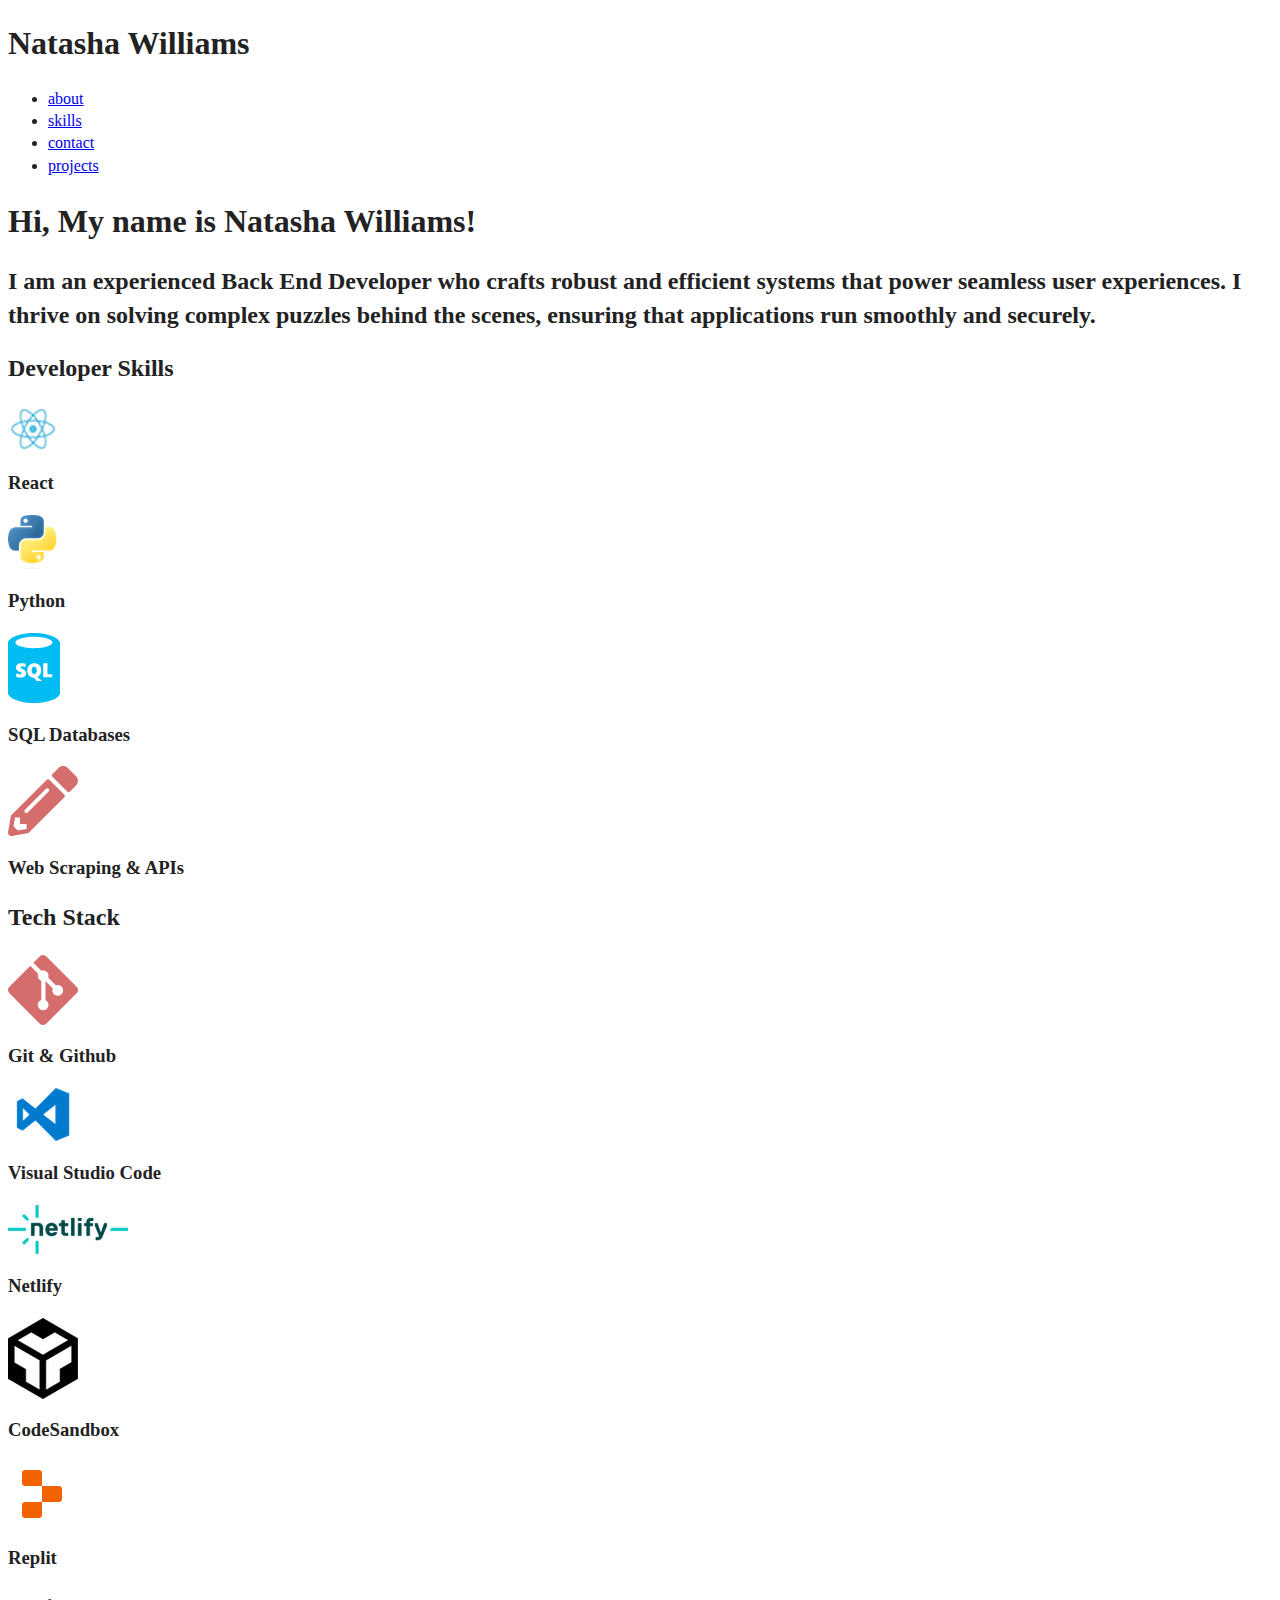
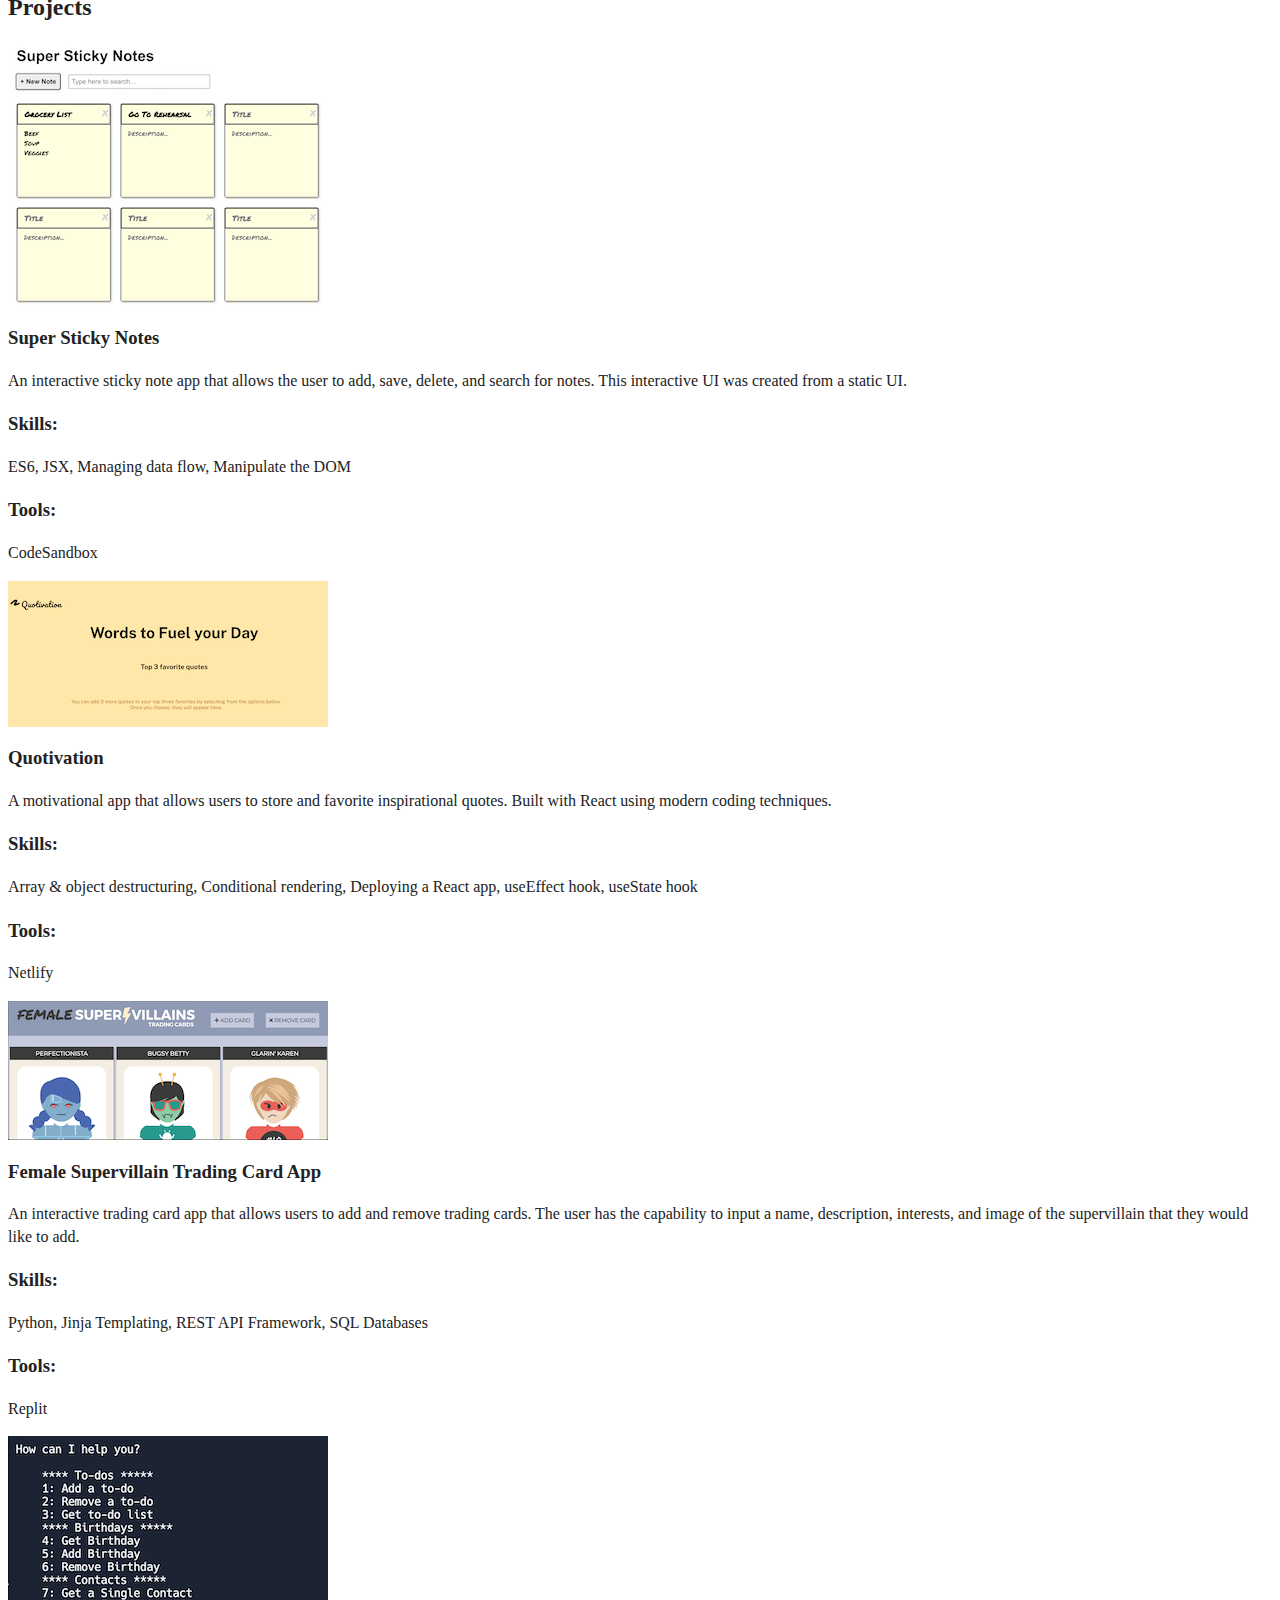
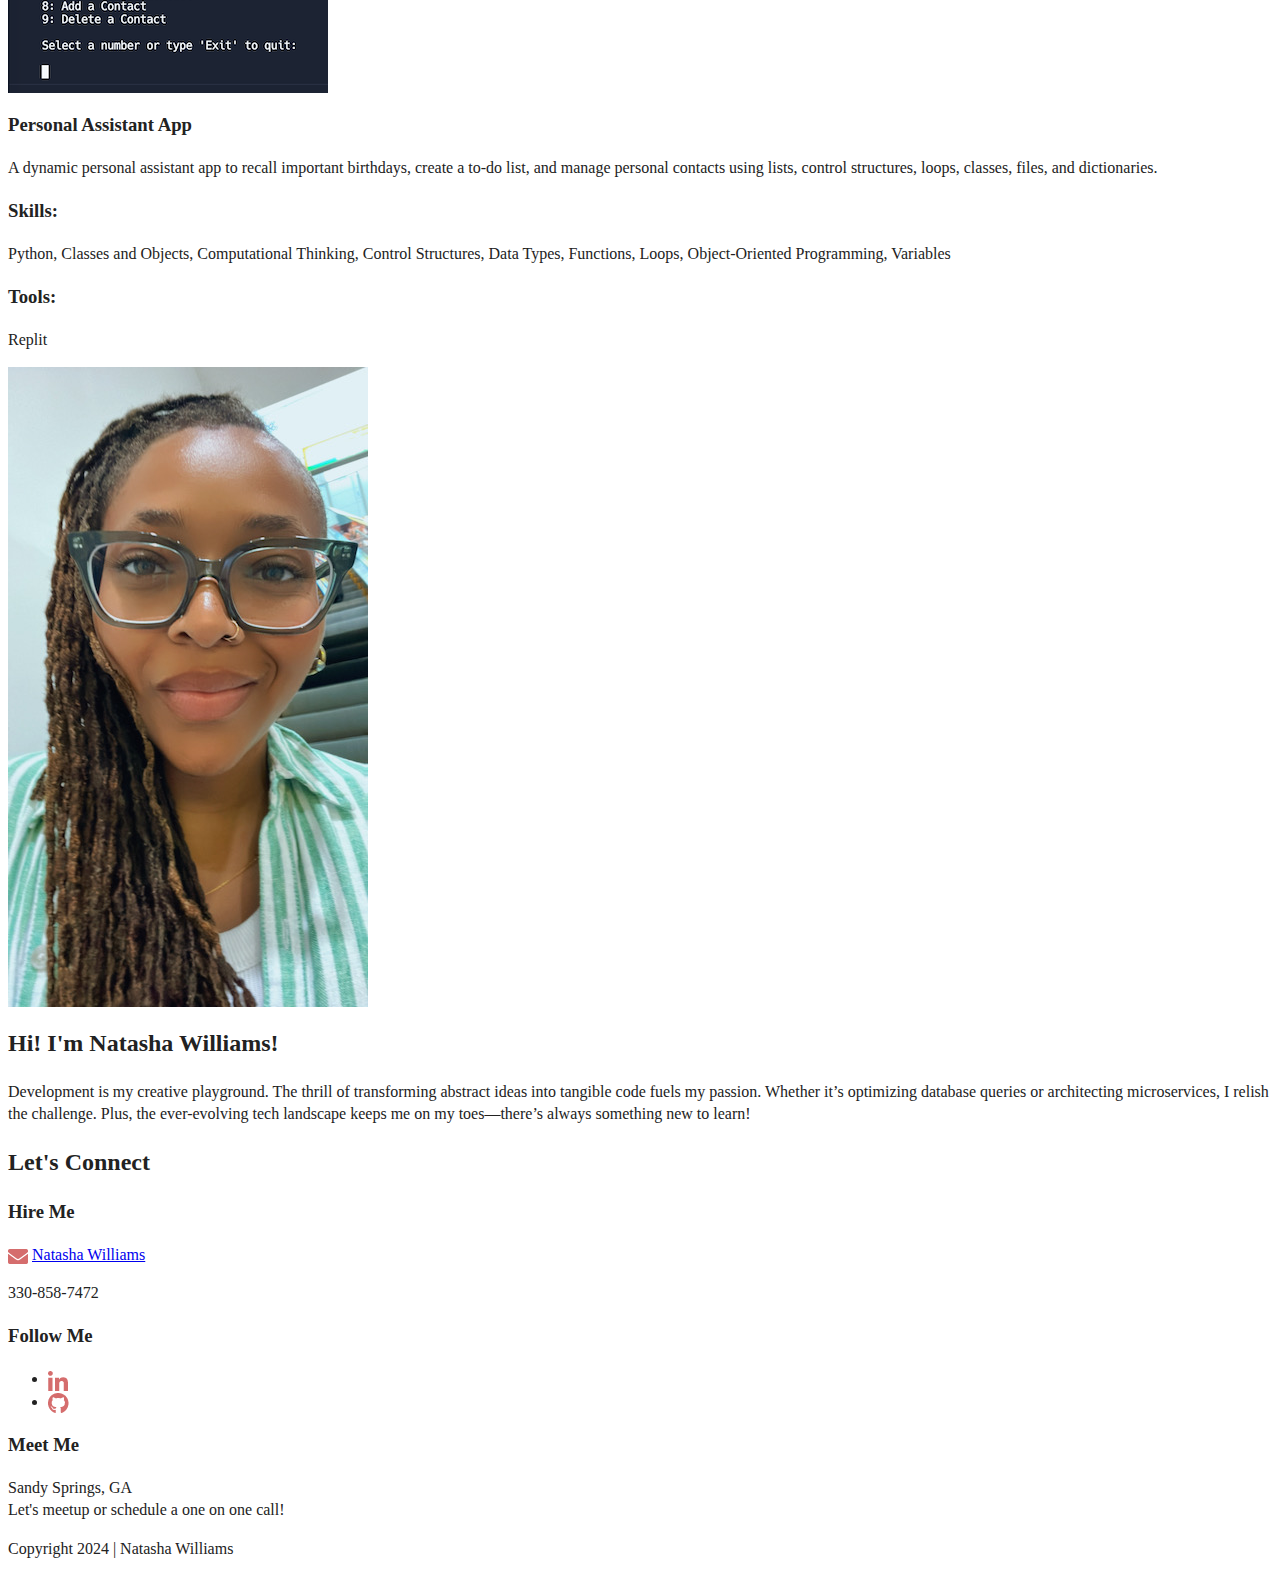
==== index.html @ 3edacfc2 "Initial commit. Code for homepage added." ====
<!doctype html>
<html class="no-js" lang="">

<head>
  <meta charset="utf-8">
  <meta name="viewport" content="width=device-width, initial-scale=1">
  <title></title>
  <link rel="stylesheet" href="/css/main.css">
  <link rel="stylesheet" href="/css/normailze.css">
  <meta name="description" content="">

  <meta property="og:title" content="">
  <meta property="og:type" content="">
  <meta property="og:url" content="">
  <meta property="og:image" content="">
  <meta property="og:image:alt" content="">

  <link rel="icon" href="/favicon.ico" sizes="any">
  <link rel="icon" href="/icon.svg" type="image/svg+xml">
  <link rel="apple-touch-icon" href="icon.png">

  <link rel="manifest" href="site.webmanifest">
  <meta name="theme-color" content="#fafafa">
</head>

<body>
  <header class="homepage-hero">
    <div class="content-wrapper">
      <h1>Natasha Williams</h1>
      <nav>
        <ul>
          <li><a href="#about">about</a></li>
          <li><a href="#skills">skills</a></li>
          <li><a href="#contact">contact</a></li>
          <li><a href="projects/index.html">projects</a></li>
        </ul>
      </nav>
      <h1>Hi, My name is Natasha Williams!</h1>
    </div>
  </header>
  <main>
    <section id="opening-header">
      <div class="content-wrapper">
        <h2>I am an experienced Back End Developer who crafts robust and efficient systems that power seamless user
          experiences. I thrive on solving complex puzzles behind the scenes, ensuring that applications run smoothly
          and securely.
        </h2>
      </div>
    </section>
    <section id="skills">
      <div class="content-wrapper">
        <h2>Developer Skills</h2>
        <div class="skill-list">
          <img src="img/react-logo.png" alt="react-icon">
          <h3>React</h3>
        </div>
        <div class="skill-list">
          <img src="img/Python-logo-notext.svg.png" alt="python-icon">
          <h3>Python</h3>
        </div>
        <div class="skill-list">
          <img src="img/sql-database-generic.svg" alt="sql-icon">
          <h3>SQL Databases</h3>
        </div>
        <div class="skill-list">
          <img src="img/pencil-icon.png" alt="pencil-icon">
          <h3>Web Scraping & APIs</h3>
        </div>
        <h2>Tech Stack</h2>
        <div class="skill-list">
          <img src="img/git-icon.png" alt="git-icon">
          <h3>Git & Github</h3>
        </div>
        <div class="skill-list">
          <img src="img/visual-studio-code-logo.png" alt="vscode-icon">
          <h3>Visual Studio Code</h3>
        </div>
        <div class="skill-list">
          <img src="img/Netlify_logo_(2).svg.png" alt="netlify-icon">
          <h3>Netlify</h3>
          <div class="skill-list">
            <img src="img/code-sandbox-logo.png" alt="codesandbox-icon">
            <h3>CodeSandbox</h3>
          </div>
          <div class="skill-list">
            <img src="img/New_Replit_Logo.svg.png" alt="replit-icon">
            <h3>Replit</h3>
          </div>
        </div>
      </div>
    </section>
    <section id="projects">
      <div class="content-wrapper">
        <h2>Projects</h2>
        <div>
          <a href="https://codesandbox.io/p/sandbox/sticky-note-ui-final-qdxdzt?file=%2Fsrc%2FApp.js"
            target="_blank"><img src="img/sticky-note.png" alt="sticky-note"></a>
          <h3>Super Sticky Notes</h3>
          <p>An interactive sticky note app that allows the user to add, save, delete, and search for notes. This
            interactive UI was created from a static UI.
          </p>
          <h3>Skills:</h3>
          <p>
            ES6, JSX, Managing data flow, Manipulate the DOM</p>
          <h3>Tools:</h3>
          <p>
            CodeSandbox</p>
        </div>
        <div>
          <a href="https://nwill86-quotivation.netlify.app/" target="_blank"><img src="img/quotivation.png"
              alt="quotivation app"></a>
          <h3>Quotivation</h3>
          <p>A motivational app that allows users to store and favorite inspirational quotes. Built with React using
            modern coding techniques.
          </p>
          <h3>Skills:</h3>
          <p>
            Array & object destructuring, Conditional rendering, Deploying a React app, useEffect hook, useState hook
          </p>
          <h3>Tools:</h3>
          <p>
            Netlify</p>
        </div>
      </div>
      <div>
        <a href="https://replit.com/@natasharenee86/SuperVillain-Trading-Card-App" target="_blank"><img
            src="img/female-supervillain.png" alt="quotivation app"></a>
        <h3>Female Supervillain Trading Card App</h3>
        <p>An interactive trading card app that allows users to add and remove trading cards. The user has the
          capability to input a name, description, interests, and image of the supervillain that they would like to add.
        </p>
        <h3>Skills:</h3>
        <p>
          Python, Jinja Templating, REST API Framework, SQL Databases
        </p>
        <h3>Tools:</h3>
        <p>
          Replit</p>
      </div>
      </div>
      <div>
        <a href="https://replit.com/@natasharenee86/Personal-Assistant-App" target="_blank"><img
            src="img/personal-assistant.png" alt="quotivation app"></a>
        <h3>Personal Assistant App</h3>
        <p>A dynamic personal assistant app to recall important birthdays, create a to-do list, and manage personal
          contacts using lists, control structures, loops, classes, files, and dictionaries.
        </p>
        <h3>Skills:</h3>
        <p>
          Python, Classes and Objects, Computational Thinking, Control Structures, Data Types, Functions, Loops,
          Object-Oriented Programming, Variables
        </p>
        <h3>Tools:</h3>
        <p>
          Replit</p>
      </div>
      </div>
    </section>
    <section>
      <div class="content-wrapper">
        <div class="about">
          <img src="img/Natasha Williams.JPG" alt="natasha in green glasses">
          <h2>Hi! I'm Natasha Williams!</h2>
          <p>Development is my creative playground. The thrill of transforming abstract ideas into tangible code fuels
            my passion. Whether it’s optimizing database queries or architecting microservices, I relish the challenge.
            Plus, the ever-evolving tech landscape keeps me on my toes—there’s always something new to learn!
          </p>

        </div>
    </section>
  </main>
  <footer id="contact">
    <div class="content-wrapper">
      <div class="contact-info">
        <h2>Let's Connect</h2>
        <h3 id="email-heager">Hire Me</h3>
        <img src="img/envelope.png" alt="envelope" id="envelope-icon">
        <a href="mailto:narewproductionsllc@gmail.com">Natasha Williams</a>
        <p>330-858-7472</p>
        <h3 id="socialmedia-header">Follow Me</h3>
        <ul>
          <li><a href="https://www.linkedin.com/in/natasha-williams-711b16265" target="_blank"><img
                src="img/linkedin.png" alt="linkedin logo"></a></li>
          <li><a href="https://github.com/" target="_blank"><img src="img/github.png" alt="github logo"></a>
          </li>
        </ul>
        <h3 id="meetup-header">Meet Me</h3>
        <p>Sandy Springs, GA<br> Let's meetup or schedule a one on one call!</p>
      </div>
      <p>Copyright 2024 | Natasha Williams</p>
    </div>
  </footer>

</body>

</html>
---- css/main.css ----
/*! HTML5 Boilerplate v9.0.0-RC1 | MIT License | https://html5boilerplate.com/ */

/* main.css 3.0.0 | MIT License | https://github.com/h5bp/main.css#readme */
/*
 * What follows is the result of much research on cross-browser styling.
 * Credit left inline and big thanks to Nicolas Gallagher, Jonathan Neal,
 * Kroc Camen, and the H5BP dev community and team.
 */

/* ==========================================================================
   Base styles: opinionated defaults
   ========================================================================== */

html {
  color: #222;
  font-size: 1em;
  line-height: 1.4;
}

/*
 * Remove text-shadow in selection highlight:
 * https://twitter.com/miketaylr/status/12228805301
 *
 * Customize the background color to match your design.
 */

::-moz-selection {
  background: #b3d4fc;
  text-shadow: none;
}

::selection {
  background: #b3d4fc;
  text-shadow: none;
}

/*
 * A better looking default horizontal rule
 */

hr {
  display: block;
  height: 1px;
  border: 0;
  border-top: 1px solid #ccc;
  margin: 1em 0;
  padding: 0;
}

/*
 * Remove the gap between audio, canvas, iframes,
 * images, videos and the bottom of their containers:
 * https://github.com/h5bp/html5-boilerplate/issues/440
 */

audio,
canvas,
iframe,
img,
svg,
video {
  vertical-align: middle;
}

/*
 * Remove default fieldset styles.
 */

fieldset {
  border: 0;
  margin: 0;
  padding: 0;
}

/*
 * Allow only vertical resizing of textareas.
 */

textarea {
  resize: vertical;
}

/* ==========================================================================
   Author's custom styles
   ========================================================================== */

/* ==========================================================================
   Helper classes
   ========================================================================== */

/*
 * Hide visually and from screen readers
 */

.hidden,
[hidden] {
  display: none !important;
}

/*
 * Hide only visually, but have it available for screen readers:
 * https://snook.ca/archives/html_and_css/hiding-content-for-accessibility
 *
 * 1. For long content, line feeds are not interpreted as spaces and small width
 *    causes content to wrap 1 word per line:
 *    https://medium.com/@jessebeach/beware-smushed-off-screen-accessible-text-5952a4c2cbfe
 */

.visually-hidden {
  border: 0;
  clip: rect(0, 0, 0, 0);
  height: 1px;
  margin: -1px;
  overflow: hidden;
  padding: 0;
  position: absolute;
  white-space: nowrap;
  width: 1px;
  /* 1 */
}

/*
 * Extends the .visually-hidden class to allow the element
 * to be focusable when navigated to via the keyboard:
 * https://www.drupal.org/node/897638
 */

.visually-hidden.focusable:active,
.visually-hidden.focusable:focus {
  clip: auto;
  height: auto;
  margin: 0;
  overflow: visible;
  position: static;
  white-space: inherit;
  width: auto;
}

/*
 * Hide visually and from screen readers, but maintain layout
 */

.invisible {
  visibility: hidden;
}

/*
 * Clearfix: contain floats
 *
 * The use of `table` rather than `block` is only necessary if using
 * `::before` to contain the top-margins of child elements.
 */

.clearfix::before,
.clearfix::after {
  content: "";
  display: table;
}

.clearfix::after {
  clear: both;
}

/* ==========================================================================
   EXAMPLE Media Queries for Responsive Design.
   These examples override the primary ('mobile first') styles.
   Modify as content requires.
   ========================================================================== */

@media only screen and (min-width: 35em) {
  /* Style adjustments for viewports that meet the condition */
}

@media print,
  (-webkit-min-device-pixel-ratio: 1.25),
  (min-resolution: 1.25dppx),
  (min-resolution: 120dpi) {
  /* Style adjustments for high resolution devices */
}

/* ==========================================================================
   Print styles.
   Inlined to avoid the additional HTTP request:
   https://www.phpied.com/delay-loading-your-print-css/
   ========================================================================== */

@media print {
  *,
  *::before,
  *::after {
    background: #fff !important;
    color: #000 !important;
    /* Black prints faster */
    box-shadow: none !important;
    text-shadow: none !important;
  }

  a,
  a:visited {
    text-decoration: underline;
  }

  a[href]::after {
    content: " (" attr(href) ")";
  }

  abbr[title]::after {
    content: " (" attr(title) ")";
  }

  /*
   * Don't show links that are fragment identifiers,
   * or use the `javascript:` pseudo protocol
   */
  a[href^="#"]::after,
  a[href^="javascript:"]::after {
    content: "";
  }

  pre {
    white-space: pre-wrap !important;
  }

  pre,
  blockquote {
    border: 1px solid #999;
    page-break-inside: avoid;
  }

  tr,
  img {
    page-break-inside: avoid;
  }

  p,
  h2,
  h3 {
    orphans: 3;
    widows: 3;
  }

  h2,
  h3 {
    page-break-after: avoid;
  }
}
---- css/normailze.css ----
/*! HTML5 Boilerplate v9.0.0-RC1 | MIT License | https://html5boilerplate.com/ */

/* main.css 3.0.0 | MIT License | https://github.com/h5bp/main.css#readme */
/*
 * What follows is the result of much research on cross-browser styling.
 * Credit left inline and big thanks to Nicolas Gallagher, Jonathan Neal,
 * Kroc Camen, and the H5BP dev community and team.
 */

/* ==========================================================================
   Base styles: opinionated defaults
   ========================================================================== */

html {
  color: #222;
  font-size: 1em;
  line-height: 1.4;
}

/*
 * Remove text-shadow in selection highlight:
 * https://twitter.com/miketaylr/status/12228805301
 *
 * Customize the background color to match your design.
 */

::-moz-selection {
  background: #b3d4fc;
  text-shadow: none;
}

::selection {
  background: #b3d4fc;
  text-shadow: none;
}

/*
 * A better looking default horizontal rule
 */

hr {
  display: block;
  height: 1px;
  border: 0;
  border-top: 1px solid #ccc;
  margin: 1em 0;
  padding: 0;
}

/*
 * Remove the gap between audio, canvas, iframes,
 * images, videos and the bottom of their containers:
 * https://github.com/h5bp/html5-boilerplate/issues/440
 */

audio,
canvas,
iframe,
img,
svg,
video {
  vertical-align: middle;
}

/*
 * Remove default fieldset styles.
 */

fieldset {
  border: 0;
  margin: 0;
  padding: 0;
}

/*
 * Allow only vertical resizing of textareas.
 */

textarea {
  resize: vertical;
}

/* ==========================================================================
   Author's custom styles
   ========================================================================== */

/* ==========================================================================
   Helper classes
   ========================================================================== */

/*
 * Hide visually and from screen readers
 */

.hidden,
[hidden] {
  display: none !important;
}

/*
 * Hide only visually, but have it available for screen readers:
 * https://snook.ca/archives/html_and_css/hiding-content-for-accessibility
 *
 * 1. For long content, line feeds are not interpreted as spaces and small width
 *    causes content to wrap 1 word per line:
 *    https://medium.com/@jessebeach/beware-smushed-off-screen-accessible-text-5952a4c2cbfe
 */

.visually-hidden {
  border: 0;
  clip: rect(0, 0, 0, 0);
  height: 1px;
  margin: -1px;
  overflow: hidden;
  padding: 0;
  position: absolute;
  white-space: nowrap;
  width: 1px;
  /* 1 */
}

/*
 * Extends the .visually-hidden class to allow the element
 * to be focusable when navigated to via the keyboard:
 * https://www.drupal.org/node/897638
 */

.visually-hidden.focusable:active,
.visually-hidden.focusable:focus {
  clip: auto;
  height: auto;
  margin: 0;
  overflow: visible;
  position: static;
  white-space: inherit;
  width: auto;
}

/*
 * Hide visually and from screen readers, but maintain layout
 */

.invisible {
  visibility: hidden;
}

/*
 * Clearfix: contain floats
 *
 * The use of `table` rather than `block` is only necessary if using
 * `::before` to contain the top-margins of child elements.
 */

.clearfix::before,
.clearfix::after {
  content: "";
  display: table;
}

.clearfix::after {
  clear: both;
}

/* ==========================================================================
   EXAMPLE Media Queries for Responsive Design.
   These examples override the primary ('mobile first') styles.
   Modify as content requires.
   ========================================================================== */

@media only screen and (min-width: 35em) {
  /* Style adjustments for viewports that meet the condition */
}

@media print,
  (-webkit-min-device-pixel-ratio: 1.25),
  (min-resolution: 1.25dppx),
  (min-resolution: 120dpi) {
  /* Style adjustments for high resolution devices */
}

/* ==========================================================================
   Print styles.
   Inlined to avoid the additional HTTP request:
   https://www.phpied.com/delay-loading-your-print-css/
   ========================================================================== */

@media print {
  *,
  *::before,
  *::after {
    background: #fff !important;
    color: #000 !important;
    /* Black prints faster */
    box-shadow: none !important;
    text-shadow: none !important;
  }

  a,
  a:visited {
    text-decoration: underline;
  }

  a[href]::after {
    content: " (" attr(href) ")";
  }

  abbr[title]::after {
    content: " (" attr(title) ")";
  }

  /*
   * Don't show links that are fragment identifiers,
   * or use the `javascript:` pseudo protocol
   */
  a[href^="#"]::after,
  a[href^="javascript:"]::after {
    content: "";
  }

  pre {
    white-space: pre-wrap !important;
  }

  pre,
  blockquote {
    border: 1px solid #999;
    page-break-inside: avoid;
  }

  tr,
  img {
    page-break-inside: avoid;
  }

  p,
  h2,
  h3 {
    orphans: 3;
    widows: 3;
  }

  h2,
  h3 {
    page-break-after: avoid;
  }
}
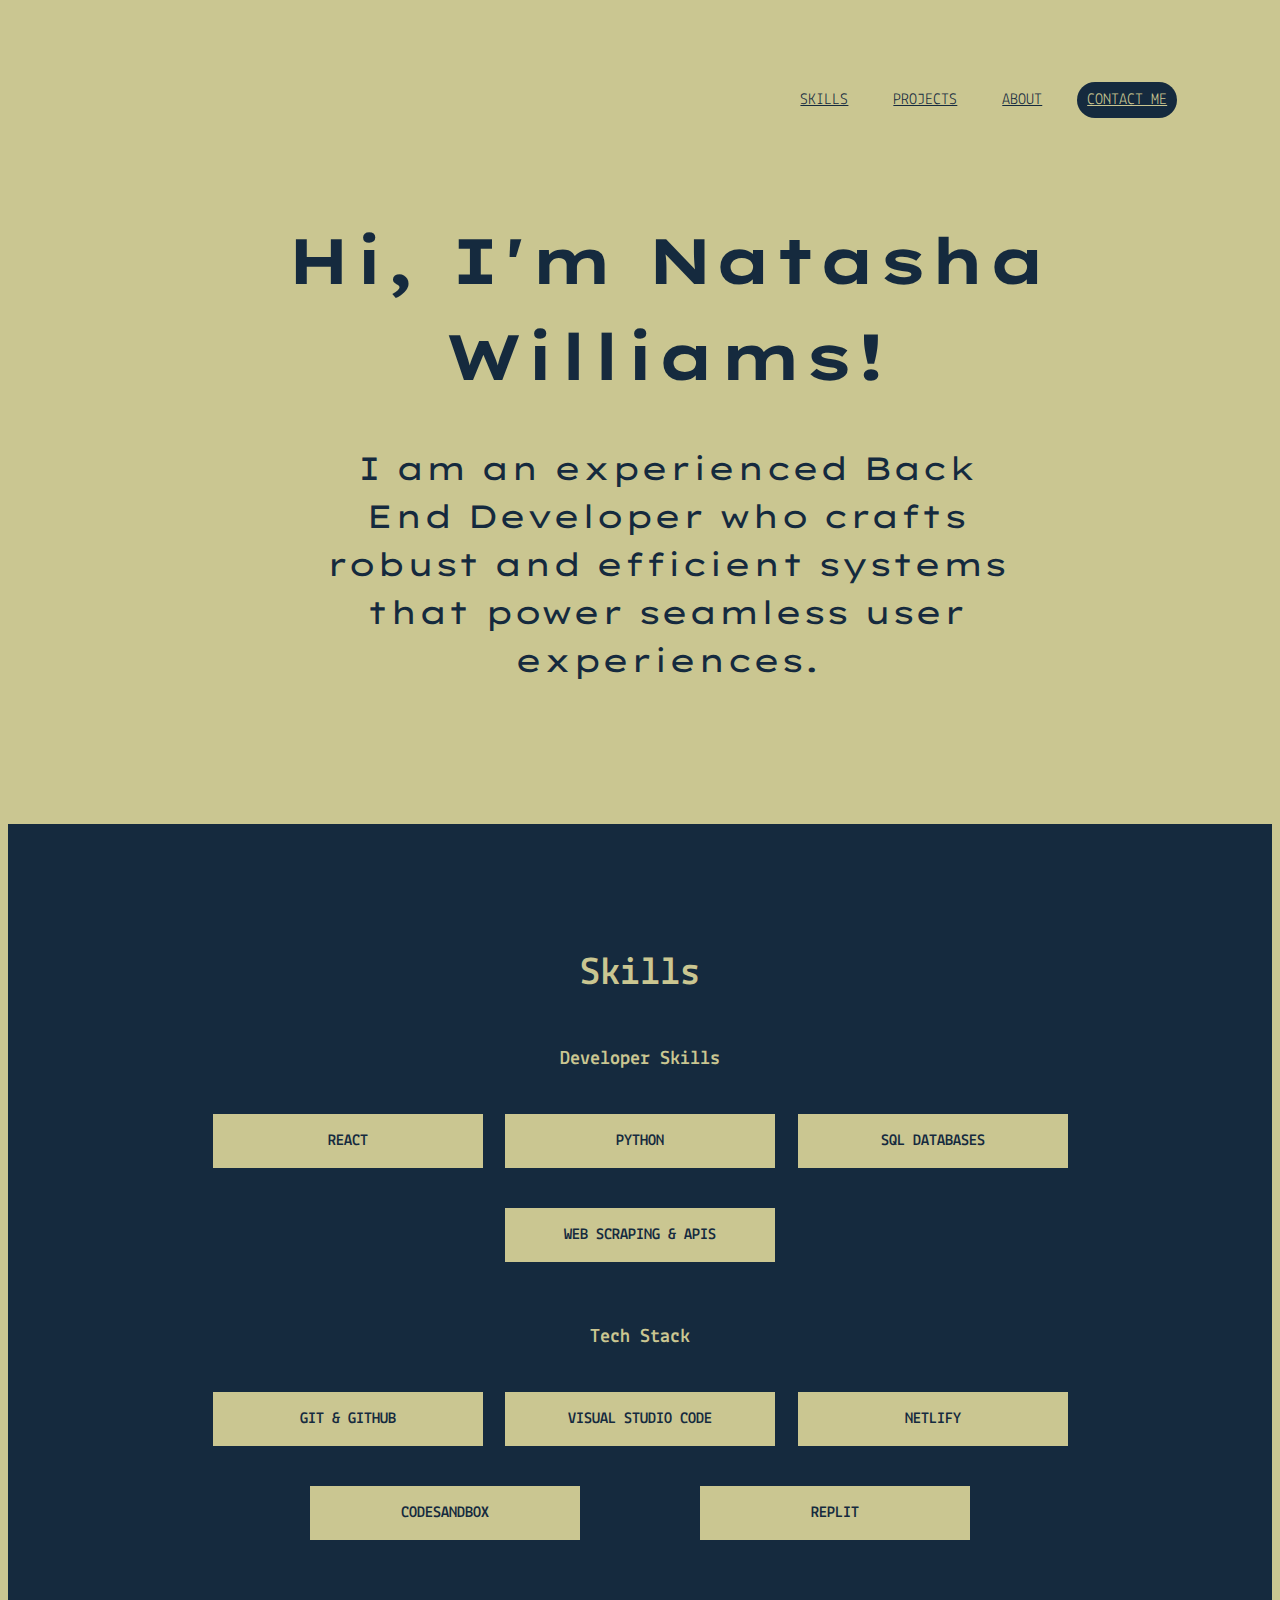
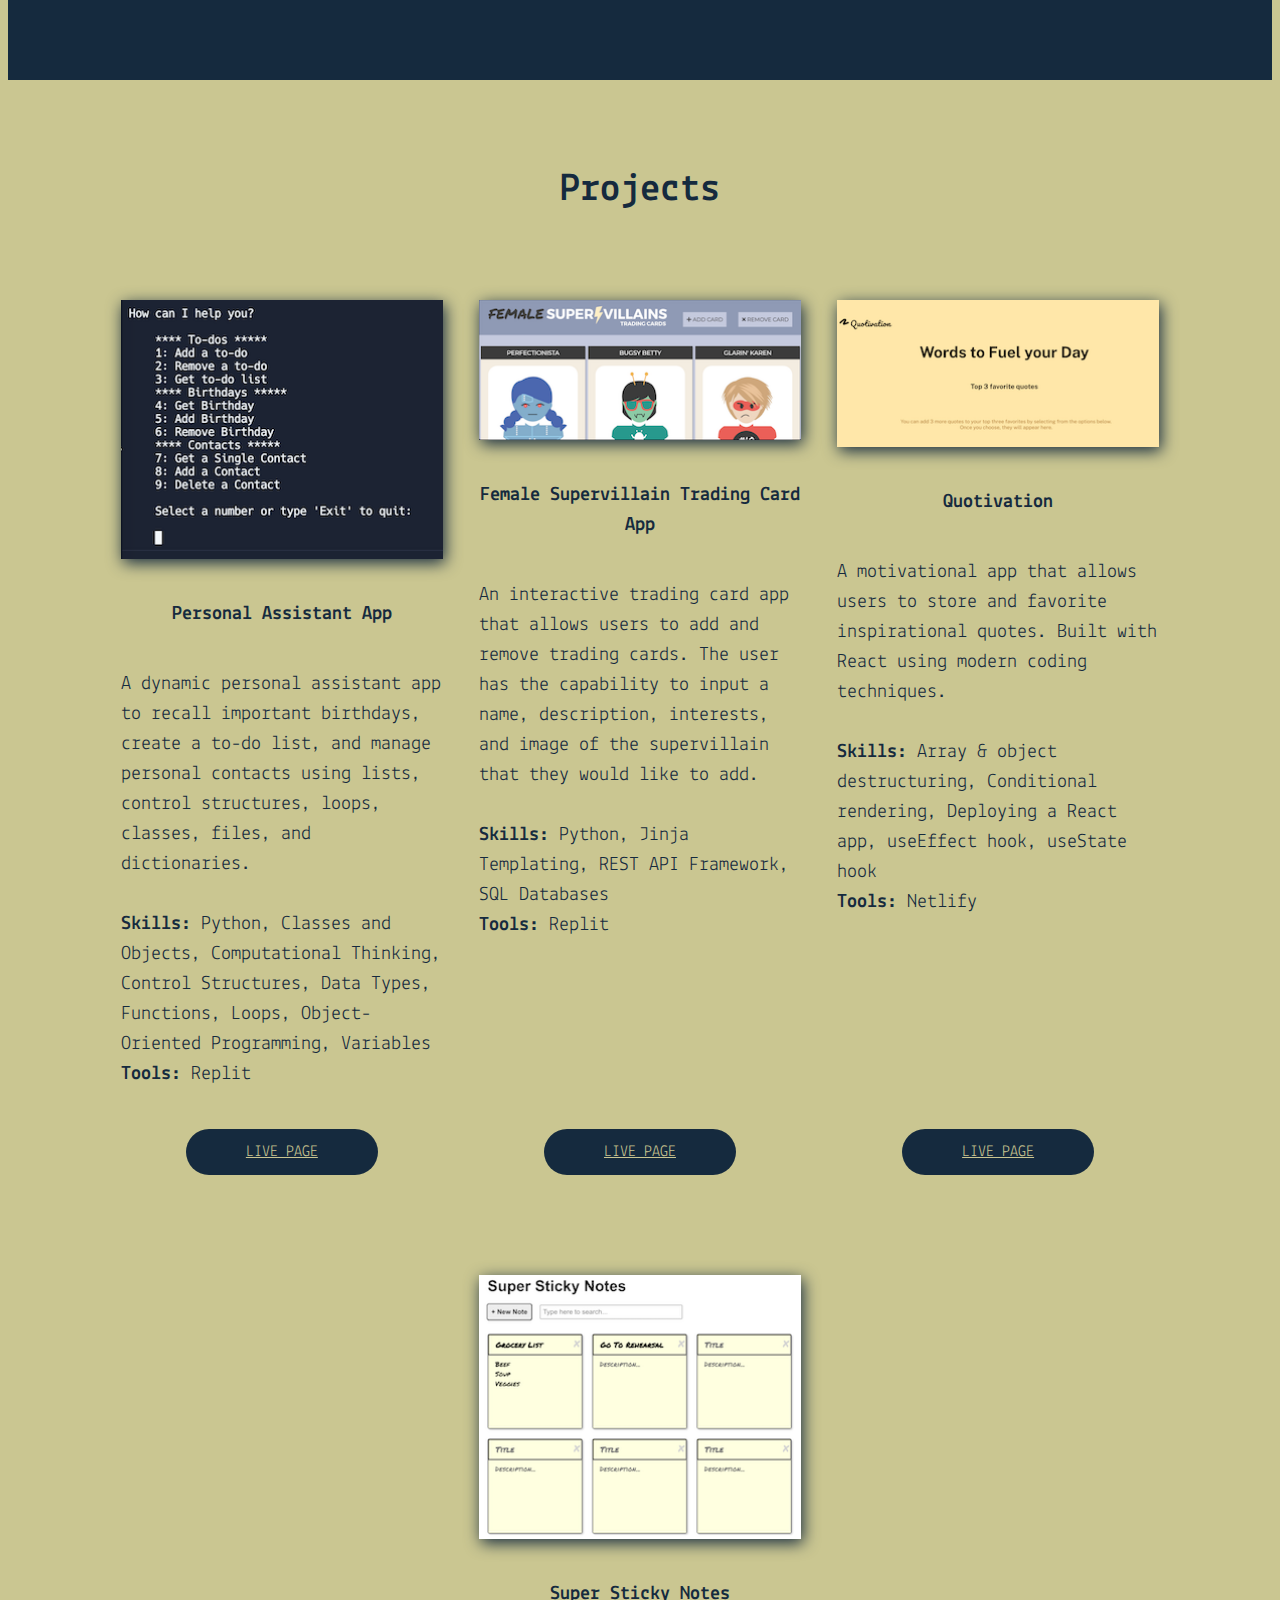
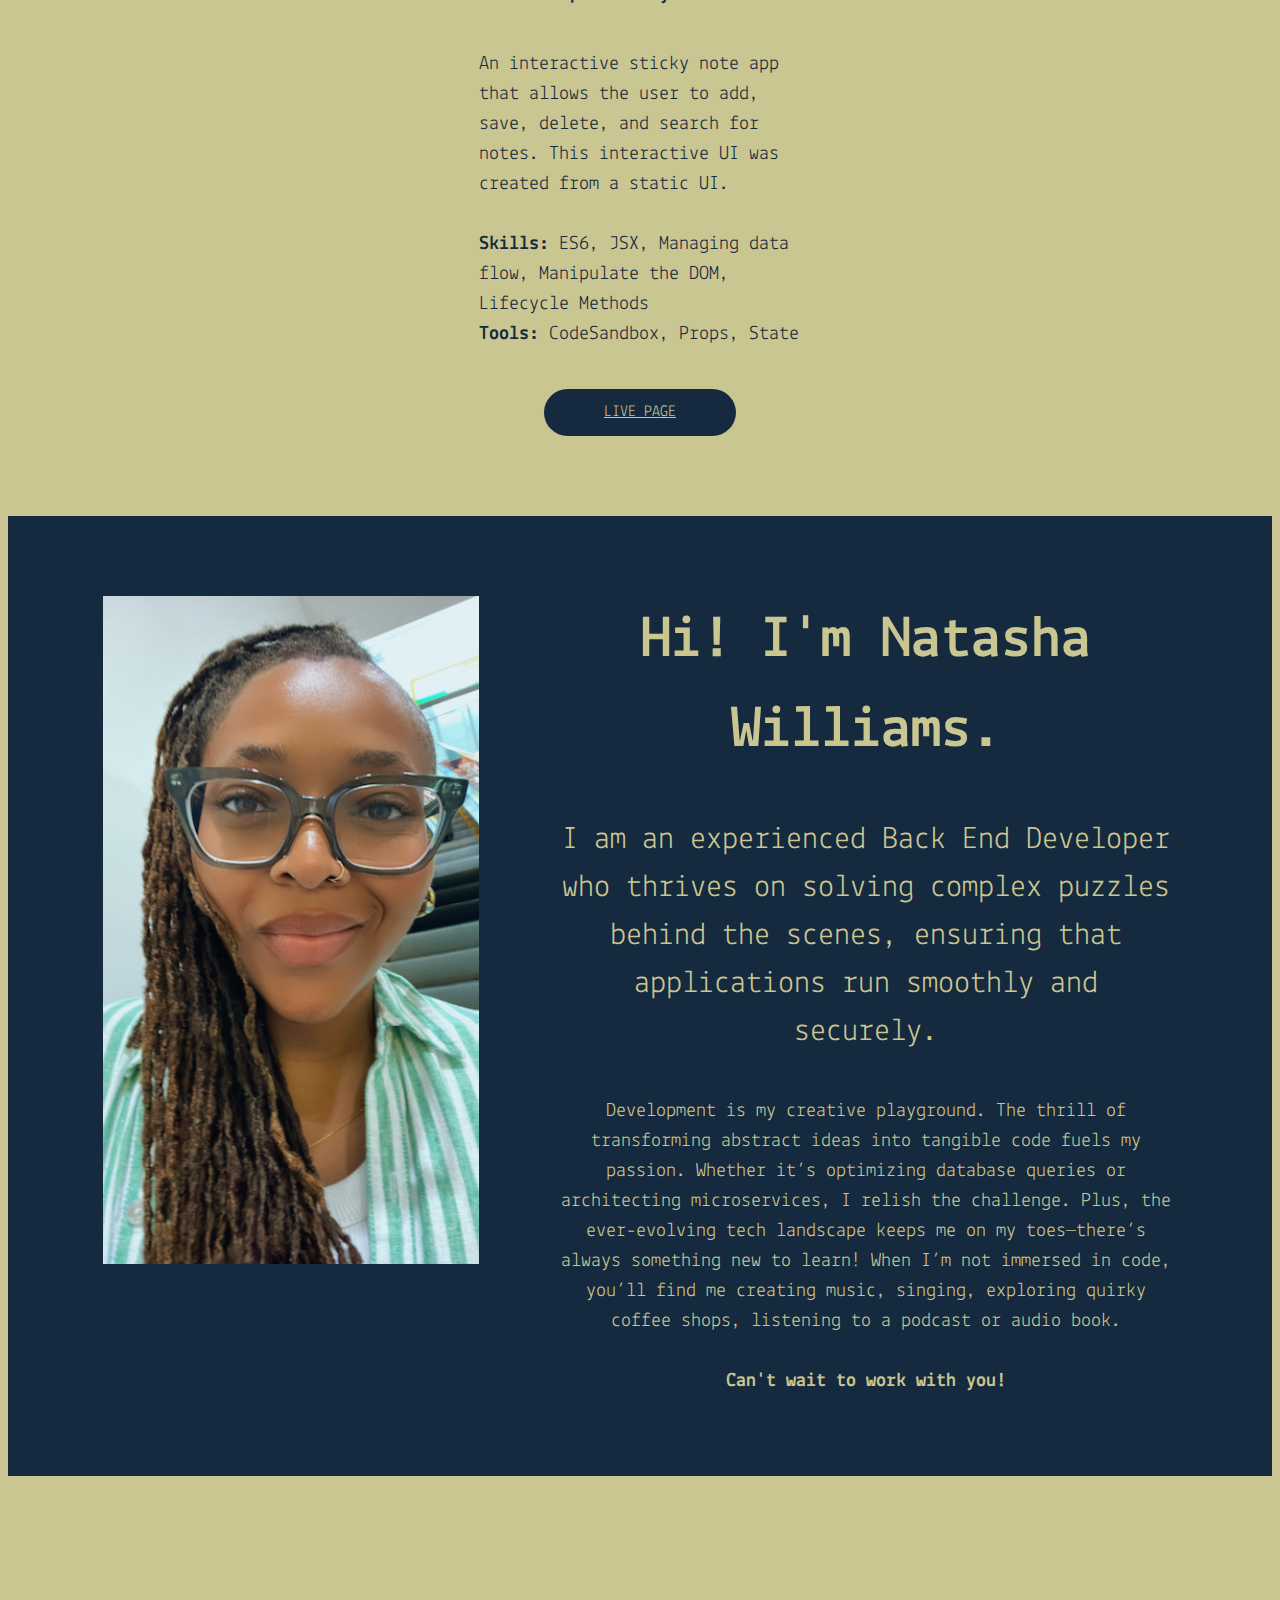
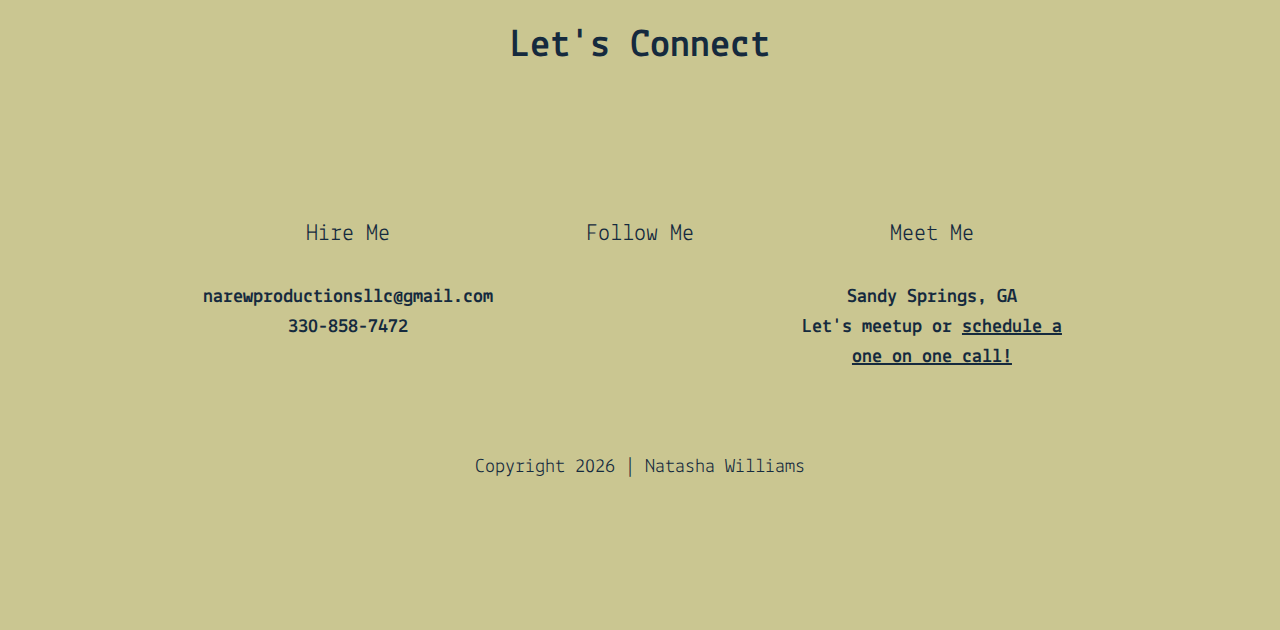
==== commit b7e002bf: "Deleted comments and console.logs in code. Also rearraged project order." ====
--- a/index.html
+++ b/index.html
@@ -4,9 +4,9 @@
 <head>
   <meta charset="utf-8">
   <meta name="viewport" content="width=device-width, initial-scale=1">
-  <title></title>
-  <link rel="stylesheet" href="/css/main.css">
-  <link rel="stylesheet" href="/css/normailze.css">
+  <title>Natasha Williams | Back End Portfolio</title>
+  <link rel="stylesheet" href="css/main.css">
+  <link rel="stylesheet" href="css/normailze.css">
   <meta name="description" content="">
 
   <meta property="og:title" content="">
@@ -20,174 +20,224 @@
   <link rel="apple-touch-icon" href="icon.png">
 
   <link rel="manifest" href="site.webmanifest">
+
+  <!-- Google Fonts -->
+
+  <link rel="preconnect" href="https://fonts.googleapis.com">
+  <link rel="preconnect" href="https://fonts.gstatic.com" crossorigin>
+  <link
+    href="https://fonts.googleapis.com/css2?family=Lekton:wght@400;700&family=Lexend+Tera:wght@100..900&display=swap"
+    rel="stylesheet">
+  <link rel="stylesheet" href="https://use.fontawesome.com/releases/v5.5.0/css/all.css"
+    integrity="sha384-B4dIYHKNBt8Bc12p+WXckhzcICo0wtJAoU8YZTY5qE0Id1GSseTk6S+L3BlXeVIU" crossorigin="anonymous">
   <meta name="theme-color" content="#fafafa">
 </head>
 
 <body>
-  <header class="homepage-hero">
+
+  <header>
     <div class="content-wrapper">
-      <h1>Natasha Williams</h1>
       <nav>
         <ul>
-          <li><a href="#about">about</a></li>
-          <li><a href="#skills">skills</a></li>
-          <li><a href="#contact">contact</a></li>
-          <li><a href="projects/index.html">projects</a></li>
+          <li><a href="#skills">Skills</a></li>
+          <li><a href="#projects">Projects</a></li>
+          <li><a href="#about">About</a></li>
+          <li><a href="#contact" id="contact-link">Contact Me</a></li>
         </ul>
       </nav>
-      <h1>Hi, My name is Natasha Williams!</h1>
+      <div class="home-title">
+        <h1>Hi, I'm Natasha Williams!</h1>
+        <h2>I am an experienced Back End Developer who crafts robust and efficient systems that power seamless user
+          experiences.
+        </h2>
+      </div>
     </div>
   </header>
+
   <main>
-    <section id="opening-header">
-      <div class="content-wrapper">
-        <h2>I am an experienced Back End Developer who crafts robust and efficient systems that power seamless user
-          experiences. I thrive on solving complex puzzles behind the scenes, ensuring that applications run smoothly
-          and securely.
-        </h2>
-      </div>
-    </section>
     <section id="skills">
       <div class="content-wrapper">
-        <h2>Developer Skills</h2>
+        <h3 class="skills-header">Skills</h3>
+        <h4>Developer Skills</h4>
         <div class="skill-list">
-          <img src="img/react-logo.png" alt="react-icon">
-          <h3>React</h3>
-        </div>
-        <div class="skill-list">
-          <img src="img/Python-logo-notext.svg.png" alt="python-icon">
-          <h3>Python</h3>
-        </div>
-        <div class="skill-list">
-          <img src="img/sql-database-generic.svg" alt="sql-icon">
-          <h3>SQL Databases</h3>
-        </div>
-        <div class="skill-list">
-          <img src="img/pencil-icon.png" alt="pencil-icon">
-          <h3>Web Scraping & APIs</h3>
-        </div>
-        <h2>Tech Stack</h2>
-        <div class="skill-list">
-          <img src="img/git-icon.png" alt="git-icon">
-          <h3>Git & Github</h3>
-        </div>
-        <div class="skill-list">
-          <img src="img/visual-studio-code-logo.png" alt="vscode-icon">
-          <h3>Visual Studio Code</h3>
-        </div>
-        <div class="skill-list">
-          <img src="img/Netlify_logo_(2).svg.png" alt="netlify-icon">
-          <h3>Netlify</h3>
-          <div class="skill-list">
-            <img src="img/code-sandbox-logo.png" alt="codesandbox-icon">
-            <h3>CodeSandbox</h3>
+          <p class="skill">React</p>
+          <p class="skill">Python</p>
+          <p class="skill">SQL Databases</p>
+          <p class="skill">Web Scraping & APIs</p>
+        </div>
+        <h4>Tech Stack</h4>
+        <div class="tool-wrapper">
+          <p class="tool">Git & Github</p>
+          <p class="tool">Visual Studio Code</p>
+          <p class="tool">Netlify</p>
+          <p class="tool">CodeSandbox</p>
+          <p class="tool">Replit</p>
+        </div>
+    </section>
+    <article class="portfolio">
+      <section id="projects">
+        <div class="content-wrapper">
+          <h3 class="portfolio-header">Projects</h3>
+          <div class="portfolio-wrapper">
+            <div class="portfolio-project">
+              <figure>
+                <a href="https://replit.com/@natasharenee86/Personal-Assistant-App" target="_blank"><img
+                    src="img/personal-assistant.png" alt="personal assistant app"></a>
+              </figure>
+              <h4>Personal Assistant App</h4>
+              <p class="project-description">A dynamic personal assistant app to recall important birthdays, create a
+                to-do
+                list, and manage personal
+                contacts using lists, control structures, loops, classes, files, and dictionaries.
+              </p>
+              <p>
+                <span>Skills: </span>
+                Python, Classes and Objects, Computational Thinking, Control Structures, Data Types, Functions, Loops,
+                Object-Oriented Programming, Variables
+              </p>
+              <p class="flex-fill">
+                <span>Tools: </span>
+                Replit
+              </p>
+              <a class="project-link" href="https://replit.com/@natasharenee86/Personal-Assistant-App"
+                target="_blank">Live
+                Page</a>
+            </div>
+            <div class="portfolio-project">
+              <figure>
+                <a href="https://replit.com/@natasharenee86/SuperVillain-Trading-Card-App" target="_blank"><img
+                    src="img/female-supervillain.png" alt="quotivation app"></a>
+              </figure>
+              <h4>Female Supervillain Trading Card App</h4>
+              <p class="project-description">An interactive trading card app that allows users to add and remove trading
+                cards. The user has the
+                capability to input a name, description, interests, and image of the supervillain that they would like
+                to add.
+              </p>
+              <p>
+                <span>Skills: </span>
+                Python, Jinja Templating, REST API Framework, SQL Databases
+              </p>
+              <p class="flex-fill">
+                <span>Tools: </span>
+                Replit
+              </p>
+              <a class="project-link" href="https://replit.com/@natasharenee86/SuperVillain-Trading-Card-App"
+                target="_blank">Live
+                Page</a>
+            </div>
+            <div class="portfolio-project">
+              <figure>
+                <a href="https://nwill86-quotivation.netlify.app/" target="_blank"><img src="img/quotivation.png"
+                    alt="Quotivation App"></a>
+              </figure>
+              <h4>Quotivation</h4>
+              <p class="project-description">A motivational app that allows users to store and favorite inspirational
+                quotes. Built with React using
+                modern coding techniques.
+              </p>
+              <p>
+                <span>Skills: </span>
+                Array & object destructuring, Conditional rendering, Deploying a React app, useEffect hook, useState
+                hook
+              </p>
+              <p class="flex-fill">
+                <span>Tools: </span>
+                Netlify
+              </p>
+              <a class="project-link" href="https://nwill86-quotivation.netlify.app/" target="_blank">Live
+                Page</a>
+            </div>
+          
+            <div class="portfolio-project">
+              <figure>
+                <a href="https://qdxdzt.csb.app/"
+                  target="_blank"><img src="img/sticky-note.png" alt="Sticky Note Project"></a>
+              </figure>
+              <h4>Super Sticky Notes</h4>
+              <p class="project-description">An interactive sticky note app that allows the user to add, save, delete,
+                and search for notes. This
+                interactive UI was created from a static UI.
+              </p>
+              <p>
+                <span>Skills: </span>
+                ES6, JSX, Managing data flow, Manipulate the DOM, Lifecycle Methods
+              </p>
+              <p class="flex-fill">
+                <span>Tools: </span>
+                CodeSandbox, Props, State
+              </p>
+              <a class="project-link"
+                href="https://qdxdzt.csb.app/"
+                target="_blank">Live Page</a>
+            </div>
+      </section>
+    </article>
+    <section id="about">
+      <div class="content-wrapper">
+        <div class="about-content-wrapper">
+          <figure>
+            <img src="img/Natasha Williams.JPG" alt="natasha in green glasses">
+          </figure>
+          <div class="about-info">
+            <h3>Hi! I'm Natasha Williams.</h3>
+            <h4>I am an experienced Back End Developer who thrives on solving complex puzzles behind the scenes,
+              ensuring that applications run smoothly
+              and securely.</h4>
+            <p class="about-text">Development is my creative playground. The thrill of transforming abstract ideas into
+              tangible code fuels
+              my passion. Whether it’s optimizing database queries or architecting microservices, I relish the
+              challenge. Plus, the ever-evolving tech landscape keeps me on my toes—there’s always something new to
+              learn! When I’m not immersed in code, you’ll find me creating music, singing, exploring quirky coffee
+              shops, listening to a podcast or audio book.
+            </p>
+            <p>
+              <span>Can't wait to work with you!</span>
+            </p>
           </div>
-          <div class="skill-list">
-            <img src="img/New_Replit_Logo.svg.png" alt="replit-icon">
-            <h3>Replit</h3>
-          </div>
         </div>
       </div>
-    </section>
-    <section id="projects">
-      <div class="content-wrapper">
-        <h2>Projects</h2>
-        <div>
-          <a href="https://codesandbox.io/p/sandbox/sticky-note-ui-final-qdxdzt?file=%2Fsrc%2FApp.js"
-            target="_blank"><img src="img/sticky-note.png" alt="sticky-note"></a>
-          <h3>Super Sticky Notes</h3>
-          <p>An interactive sticky note app that allows the user to add, save, delete, and search for notes. This
-            interactive UI was created from a static UI.
-          </p>
-          <h3>Skills:</h3>
-          <p>
-            ES6, JSX, Managing data flow, Manipulate the DOM</p>
-          <h3>Tools:</h3>
-          <p>
-            CodeSandbox</p>
-        </div>
-        <div>
-          <a href="https://nwill86-quotivation.netlify.app/" target="_blank"><img src="img/quotivation.png"
-              alt="quotivation app"></a>
-          <h3>Quotivation</h3>
-          <p>A motivational app that allows users to store and favorite inspirational quotes. Built with React using
-            modern coding techniques.
-          </p>
-          <h3>Skills:</h3>
-          <p>
-            Array & object destructuring, Conditional rendering, Deploying a React app, useEffect hook, useState hook
-          </p>
-          <h3>Tools:</h3>
-          <p>
-            Netlify</p>
-        </div>
-      </div>
-      <div>
-        <a href="https://replit.com/@natasharenee86/SuperVillain-Trading-Card-App" target="_blank"><img
-            src="img/female-supervillain.png" alt="quotivation app"></a>
-        <h3>Female Supervillain Trading Card App</h3>
-        <p>An interactive trading card app that allows users to add and remove trading cards. The user has the
-          capability to input a name, description, interests, and image of the supervillain that they would like to add.
-        </p>
-        <h3>Skills:</h3>
-        <p>
-          Python, Jinja Templating, REST API Framework, SQL Databases
-        </p>
-        <h3>Tools:</h3>
-        <p>
-          Replit</p>
-      </div>
-      </div>
-      <div>
-        <a href="https://replit.com/@natasharenee86/Personal-Assistant-App" target="_blank"><img
-            src="img/personal-assistant.png" alt="quotivation app"></a>
-        <h3>Personal Assistant App</h3>
-        <p>A dynamic personal assistant app to recall important birthdays, create a to-do list, and manage personal
-          contacts using lists, control structures, loops, classes, files, and dictionaries.
-        </p>
-        <h3>Skills:</h3>
-        <p>
-          Python, Classes and Objects, Computational Thinking, Control Structures, Data Types, Functions, Loops,
-          Object-Oriented Programming, Variables
-        </p>
-        <h3>Tools:</h3>
-        <p>
-          Replit</p>
-      </div>
-      </div>
-    </section>
-    <section>
-      <div class="content-wrapper">
-        <div class="about">
-          <img src="img/Natasha Williams.JPG" alt="natasha in green glasses">
-          <h2>Hi! I'm Natasha Williams!</h2>
-          <p>Development is my creative playground. The thrill of transforming abstract ideas into tangible code fuels
-            my passion. Whether it’s optimizing database queries or architecting microservices, I relish the challenge.
-            Plus, the ever-evolving tech landscape keeps me on my toes—there’s always something new to learn!
-          </p>
-
-        </div>
     </section>
   </main>
   <footer id="contact">
     <div class="content-wrapper">
-      <div class="contact-info">
-        <h2>Let's Connect</h2>
-        <h3 id="email-heager">Hire Me</h3>
-        <img src="img/envelope.png" alt="envelope" id="envelope-icon">
-        <a href="mailto:narewproductionsllc@gmail.com">Natasha Williams</a>
-        <p>330-858-7472</p>
-        <h3 id="socialmedia-header">Follow Me</h3>
-        <ul>
-          <li><a href="https://www.linkedin.com/in/natasha-williams-711b16265" target="_blank"><img
-                src="img/linkedin.png" alt="linkedin logo"></a></li>
-          <li><a href="https://github.com/" target="_blank"><img src="img/github.png" alt="github logo"></a>
-          </li>
-        </ul>
-        <h3 id="meetup-header">Meet Me</h3>
-        <p>Sandy Springs, GA<br> Let's meetup or schedule a one on one call!</p>
+      <h3>Let's Connect</h3>
+      <div class="contact-wrapper">
+        <div class="contact-info">
+          <h5 class="contact-title">Hire Me</h5>
+          <p class="email">narewproductionsllc@gmail.com</p>
+          <p>330-858-7472</p>
+          
+        </div>
+        <div class="contact-info follow-section">
+          <h5 class="contact-title">Follow Me</h5>
+          <ul class="social-icons">
+            <li>
+              <a href="https://www.linkedin.com/in/natasha-williams-711b16265" target="_blank">
+                <i class="fab fa-linkedin-in">
+                </i>
+              </a>
+            </li>
+            <li>
+              <a href="https://github.com/nwill86" target="_blank">
+                <i class="fab fa-github">
+                </i>
+              </a>
+            </li>
+          </ul>
+        </div>
+        <div class="contact-info">
+          <h5 class="contact-title">Meet Me</h5>
+          <p>Sandy Springs, GA</p>
+          <p>Let's meetup or <a href="https://calendly.com/narewproductionsllc/30min" target="_blank">schedule a one on
+              one call!</a></p>
+        </div>
       </div>
-      <p>Copyright 2024 | Natasha Williams</p>
+      <p>Copyright
+        <script>document.write(new Date().getFullYear())</script>
+        | Natasha Williams
+      </p>
+    </div>
     </div>
   </footer>
 
--- a/css/main.css
+++ b/css/main.css
@@ -1,247 +1,984 @@
-/*! HTML5 Boilerplate v9.0.0-RC1 | MIT License | https://html5boilerplate.com/ */
-
-/* main.css 3.0.0 | MIT License | https://github.com/h5bp/main.css#readme */
-/*
- * What follows is the result of much research on cross-browser styling.
- * Credit left inline and big thanks to Nicolas Gallagher, Jonathan Neal,
- * Kroc Camen, and the H5BP dev community and team.
- */
-
-/* ==========================================================================
-   Base styles: opinionated defaults
-   ========================================================================== */
-
-html {
-  color: #222;
-  font-size: 1em;
-  line-height: 1.4;
-}
-
-/*
- * Remove text-shadow in selection highlight:
- * https://twitter.com/miketaylr/status/12228805301
- *
- * Customize the background color to match your design.
- */
-
-::-moz-selection {
-  background: #b3d4fc;
-  text-shadow: none;
-}
-
-::selection {
-  background: #b3d4fc;
-  text-shadow: none;
-}
-
-/*
- * A better looking default horizontal rule
- */
-
-hr {
-  display: block;
-  height: 1px;
-  border: 0;
-  border-top: 1px solid #ccc;
-  margin: 1em 0;
-  padding: 0;
-}
-
-/*
- * Remove the gap between audio, canvas, iframes,
- * images, videos and the bottom of their containers:
- * https://github.com/h5bp/html5-boilerplate/issues/440
- */
-
-audio,
-canvas,
-iframe,
-img,
-svg,
-video {
-  vertical-align: middle;
-}
-
-/*
- * Remove default fieldset styles.
- */
-
-fieldset {
-  border: 0;
-  margin: 0;
-  padding: 0;
-}
-
-/*
- * Allow only vertical resizing of textareas.
- */
-
-textarea {
-  resize: vertical;
-}
-
-/* ==========================================================================
-   Author's custom styles
-   ========================================================================== */
-
-/* ==========================================================================
-   Helper classes
-   ========================================================================== */
-
-/*
- * Hide visually and from screen readers
- */
-
-.hidden,
-[hidden] {
-  display: none !important;
-}
-
-/*
- * Hide only visually, but have it available for screen readers:
- * https://snook.ca/archives/html_and_css/hiding-content-for-accessibility
- *
- * 1. For long content, line feeds are not interpreted as spaces and small width
- *    causes content to wrap 1 word per line:
- *    https://medium.com/@jessebeach/beware-smushed-off-screen-accessible-text-5952a4c2cbfe
- */
-
-.visually-hidden {
-  border: 0;
-  clip: rect(0, 0, 0, 0);
-  height: 1px;
-  margin: -1px;
-  overflow: hidden;
-  padding: 0;
-  position: absolute;
-  white-space: nowrap;
-  width: 1px;
-  /* 1 */
-}
-
-/*
- * Extends the .visually-hidden class to allow the element
- * to be focusable when navigated to via the keyboard:
- * https://www.drupal.org/node/897638
- */
-
-.visually-hidden.focusable:active,
-.visually-hidden.focusable:focus {
-  clip: auto;
-  height: auto;
-  margin: 0;
-  overflow: visible;
-  position: static;
-  white-space: inherit;
-  width: auto;
-}
-
-/*
- * Hide visually and from screen readers, but maintain layout
- */
-
-.invisible {
-  visibility: hidden;
-}
-
-/*
- * Clearfix: contain floats
- *
- * The use of `table` rather than `block` is only necessary if using
- * `::before` to contain the top-margins of child elements.
- */
-
-.clearfix::before,
-.clearfix::after {
-  content: "";
-  display: table;
-}
-
-.clearfix::after {
-  clear: both;
-}
-
-/* ==========================================================================
-   EXAMPLE Media Queries for Responsive Design.
-   These examples override the primary ('mobile first') styles.
-   Modify as content requires.
-   ========================================================================== */
-
-@media only screen and (min-width: 35em) {
-  /* Style adjustments for viewports that meet the condition */
-}
-
-@media print,
+   html {
+    color: #222;
+    font-size: 1em;
+    line-height: 1.4;
+  }
+  
+  
+  ::-moz-selection {
+    background: #b3d4fc;
+    text-shadow: none;
+  }
+  
+  ::selection {
+    background: #b3d4fc;
+    text-shadow: none;
+  }
+  
+  
+  hr {
+    display: block;
+    height: 1px;
+    border: 0;
+    border-top: 1px solid #ccc;
+    margin: 1em 0;
+    padding: 0;
+  }
+
+  audio,
+  canvas,
+  iframe,
+  img,
+  svg,
+  video {
+    vertical-align: middle;
+  }
+  
+
+  
+  fieldset {
+    border: 0;
+    margin: 0;
+    padding: 0;
+  }
+  
+  
+  textarea {
+    resize: vertical;
+  }
+  
+  
+  body {
+    font-size: 1em;
+    font-family: 'Lekton', sans-serif;
+    color: #152A3E;
+    background-color: #CAC691;
+
+  }
+  
+  ul,
+  ol {
+    list-style-type: none;
+    margin: 0;
+    padding: 0;
+  }
+  
+  a {
+    color: #152A3E;
+    text-decoration: underline;
+  }
+  
+  h1 {
+    color: #152A3E;
+    font-family: 'Lexend Tera', serif;
+    font-size: 1.75rem;
+    line-height: 1.5;
+    width: 100%
+  }
+  
+  h2 {
+    color: #152A3E;
+    font-family: 'Lexend Tera', serif;
+    font-size: 1.25rem;
+    line-height: 1.5;
+    width: 100%;
+    font-weight: 400;
+  }
+  
+  h3 {
+    font-size: 1.75rem;
+  }
+  
+  h4 {
+    font-size: 1.25rem;
+  }
+  
+  h5 {
+    font-size: 1.5rem;
+  }
+  
+  .project-link,
+  .skill-list p,
+  .tool-wrapper p {
+    text-transform: uppercase;
+    font-size: 1.125rem;
+    color: #152A3E;
+  }
+  
+  
+  
+  .about-info h4,
+  .contact-title {
+    font-weight: 400;
+  }
+  
+  h3,
+  h4,
+  h5,
+  h6 {
+    font-family: 'Lekton', serif;
+    line-height: 1.5;
+    width: 100%
+  }
+  
+  p,
+  li {
+    font-size: 1rem;
+    line-height: 1.5;
+  }
+  
+  span {
+    font-weight: bold;
+  }
+  
+  img {
+    width: 100%;
+  }
+  
+  figure {
+    margin: 0;
+  }
+  
+  address {
+    font-style: normal;
+  }
+  
+
+  header,
+  #projects,
+  #skills,
+  #about,
+  footer {
+    display: flex;
+    justify-content: center;
+    text-align: center;
+    flex-flow: row wrap;
+  }
+  
+  .content-wrapper {
+    width: 85%;
+  }
+  
+  #projects p,
+  #about p {
+    width: 100%;
+    text-align: left;
+  }
+  
+  h1,
+  h2,
+  h3,
+  h4,
+  h5,
+  h6 {
+    margin: 0;
+  }
+  
+  p {
+    margin: 0;
+  }
+  
+  header {
+    padding-top: 30px;
+    padding-bottom: 60px;
+  }
+  
+  nav {
+    margin-bottom: 60px;
+  }
+  
+  #projects {
+    padding-top: 60px;
+  }
+  
+  #skills {
+    padding-bottom: 80px;
+  }
+  
+  #about {
+    padding-top: 60px;
+    padding-bottom: 60px;
+  }
+  
+  footer {
+    padding: 80px 0;
+  }
+  
+  h2 {
+    margin-top: 60px;
+  }
+  
+  h3 {
+    margin-bottom: 20px;
+  }
+  
+  h4 {
+    margin: 0 0 40px 0;
+  }
+  
+  .project-description {
+    margin: 0 0 30px 0;
+  }
+  
+  .project-link {
+    margin: 40px 0 60px 0;
+  }
+  
+  #skills {
+    padding-top: 80px;
+  }
+  
+  figure {
+    margin: 20px 0 40px 0;
+  }
+  
+  .skills-header {
+    margin-bottom: 20px;
+  }
+  
+  .about-info h3 {
+    margin: 40px 0 40px 0;
+  }
+  
+  .about-text {
+    margin: 0 0 30px 0;
+  }
+  
+  #contact h3 {
+    margin-bottom: 60px;
+  }
+  
+  .contact-info {
+    margin: 0 0 60px 0;
+  }
+  
+  .contact-title {
+    margin: 0 0 40px 0;
+  }
+
+  
+  header {
+    background-color: #CAC691;
+  }
+  
+  header nav ul li {
+    font-size: .75rem;
+    margin-bottom: 20px;
+    font-weight: lighter;
+    text-transform: uppercase;
+  }
+  
+  nav #contact-link {
+    background-color: #152A3E;
+    padding: 10px 10px;
+    border-radius: 30px;
+    color: #CAC691;
+  }
+  
+  nav ul {
+    display: flex;
+    justify-content: space-between;
+  }
+  
+  header h1 {
+    width: 100%;
+  }
+  
+  header h2 {
+    width: 100%
+    font-weight lighter;
+  }
+  
+  /* -------------------- Mobile Styles - Homepage -------------------- */
+  
+  /* Portfolio */
+  #projects,
+  #skills {
+    width: 100%;
+  }
+  
+  #projects h3 {
+    width: 100%;
+  }
+  
+  .portfolio-wrapper {
+    display: flex;
+    justify-content: center;
+    align-items: stretch;
+    flex-flow: row wrap;
+  }
+  
+  .portfolio-project {
+    width: 100%;
+    display: flex;
+    justify-content: center;
+    flex-direction: column;
+    align-items: center;
+  }
+  
+  .portfolio-project h4 {
+    font-weight: bold;
+  }
+  
+  .portfolio-project figure {
+    width: 100%;
+    filter: drop-shadow(2px 4px 8px #152A3E);
+  }
+  
+  .flex-fill {
+    flex-grow: 1;
+  }
+  
+  .project-link {
+    background-color: #152A3E;
+    padding: .75rem 3.75rem;
+    border-radius: 30px;
+    color: #CAC691;
+  }
+  
+  .project-link:hover {
+    background-color: #F8C6C6;
+    color: #453E4F;
+  }
+  
+  #skills {
+    background-color: #152A3E;
+  }
+  
+  #skills h3 {
+    color: #CAC691
+  }
+
+  #skills h4 {
+    margin: 40px 0 40px 0;
+    font-weight: bold;
+    color: #CAC691;
+  }
+  
+  .skill-list p,
+  .tool-wrapper p {
+    background-color: #CAC691;
+    padding: 15px 0;
+    margin: 20px 0;
+    font-weight: bold;
+  }
+  
+  .tool {
+    width: 100%;
+  }
+  
+  /* About */
+  #about {
+    width: 100%;
+    background-color: #152A3E;
+  }
+  
+  #profile-image {
+    width: 90%;
+  }
+  
+  #about h3,
+  #about h4,
+  #about p {
+    color: #CAC691;
+    text-align: center;
+  }
+  
+  /* -------------------- Base Header Styles -------------------- */
+  footer {
+    background-color: #CAC691;
+  }
+  
+  footer .contact-wrapper {
+    display: flex;
+    flex-flow: row wrap;
+    justify-content: center;
+    align-items: flex-start;
+  }
+  
+  footer .contact-info {
+    width: 75%;
+    color: #152A3E;
+    font-weight: bold;
+  }
+  
+  footer h4 {
+    width: 100%;
+    color: #CAC691;
+  }
+  
+  footer .follow-section {
+    display: flex;
+    flex-flow: row wrap;
+    justify-content: center;
+    color: #152A3E;
+  }
+  
+  footer .social-icons {
+    display: flex;
+    justify-content: space-around;
+    color: #152A3E;
+  }
+  
+  footer ul {
+    width: 100%;
+  }
+  
+  footer .social-icons li {
+    width: 40px;
+    height: 40px;
+    display: flex;
+    justify-content: center;
+    align-items: center;
+  }
+  
+  footer .social-icons li i {
+    font-size: 1.875rem;
+    color: #152A3E;
+  }
+  
+  
+  .hidden,
+  [hidden] {
+    display: none !important;
+  }
+  
+  
+  .sr-only {
+    border: 0;
+    clip: rect(0, 0, 0, 0);
+    height: 1px;
+    margin: -1px;
+    overflow: hidden;
+    padding: 0;
+    position: absolute;
+    white-space: nowrap;
+    width: 1px;
+
+  }
+  
+  .sr-only.focusable:active,
+  .sr-only.focusable:focus {
+    clip: auto;
+    height: auto;
+    margin: 0;
+    overflow: visible;
+    position: static;
+    white-space: inherit;
+    width: auto;
+  }
+  
+  .invisible {
+    visibility: hidden;
+  }
+  
+  
+  .clearfix::before,
+  .clearfix::after {
+    content: " ";
+    display: table;
+  }
+  
+  .clearfix::after {
+    clear: both;
+  }
+  
+  @media only screen and (min-width:768px) {
+  
+    /* General styles */
+    .content-wrapper {
+      max-width: 640px;
+    }
+  
+    /* font styles */
+    h1 {
+      font-size: 2.5rem;
+    }
+  
+    h2 {
+      font-size: 1.5rem;
+    }
+  
+    h3 {
+      font-size: 2rem;
+    }
+  
+    h4 {
+      font-size: 1.25rem;
+    }
+  
+    h5 {
+      font-size: 1.5rem;
+    }
+  
+    header nav ul li {
+      font-size: 1rem;
+    }
+  
+
+    header {
+      padding-top: 60px;
+      padding-bottom: 80px;
+    }
+  
+    nav {
+      margin: 0 0 80px 0;
+    }
+  
+    /*#projects */
+    #projects {
+      padding-top: 80px;
+    }
+  
+    #skills {
+      padding-bottom: 80px;
+    }
+  
+    footer {
+      padding: 140px 0;
+    }
+  
+    #about {
+      padding: 80px 0;
+    }
+  
+    footer {
+      padding-bottom: 80px;
+    }
+  
+    h2 {
+      margin-top: 80px;
+    }
+  
+    .portfolio-header {
+      margin: 0 0 60px 0;
+    }
+  
+    .project-description {
+      margin: 0 0 30px 0;
+    }
+  
+    .project-link {
+      margin: 40px 0 60px 0;
+    }
+  
+    #skills {
+      padding-top: 80px;
+    }
+  
+    .skills-header {
+      margin-bottom: 40px;
+    }
+  
+    #skills h4 {
+      margin: 40px 0 20px 0;
+    }
+  
+    .about-info h3 {
+      margin: 80px 0;
+    }
+  
+    .about-info h4 {
+      margin: 0 0 60px 0;
+    }
+  
+    .about-text {
+      margin: 0 0 30px 0;
+    }
+  
+    .contact-info {
+      margin: 80px 0;
+    }
+  
+    .contact-title {
+      margin: 0 0 30px 0;
+    }
+  
+    /* header */
+    header .content-wrapper {
+      display: flex;
+      justify-content: center;
+      flex-flow: row wrap;
+    }
+  
+    header nav {
+    
+      display: flex;
+      justify-content: center;
+      width: 100%;
+      text-transform: uppercase;
+    }
+  
+    header nav ul {
+  
+      display: flex;
+      justify-content: space-between;
+      width: 80%;
+    }
+  
+    .home-title {
+      display: flex;
+      flex-flow: row wrap;
+      justify-content: center;
+    }
+  
+    .home-title h2 {
+      max-width: 80%;
+    }
+  
+    /* portfolio */
+    .portfolio-wrapper {
+      justify-content: space-around;
+    }
+  
+    .portfolio-project {
+      width: 45%;
+      align-items: center;
+    }
+  
+    .project-description {
+      width: 95%;
+    }
+  
+    .skill-list,
+    .tool-wrapper {
+      display: flex;
+      justify-content: space-evenly;
+      width: 100%;
+      flex-flow: row wrap;
+      text-transform: uppercase;
+    }
+  
+    .skill,
+    .tool {
+
+      width: 45%;
+    }
+  
+    .skill-list p,
+    .tool-wrapper p {
+      padding: 15px 0;
+    }
+  
+    /* about */
+    .about-content-wrapper {
+      display: flex;
+      justify-content: center;
+      flex-flow: row wrap;
+    }
+  
+    #about figure {
+      width: 60%;
+    }
+  
+    .about-info h4 {
+      text-align: left;
+    }
+  
+    /* Footer */
+    .contact-wrapper {
+      display: flex;
+      justify-content: space-between;
+    }
+  
+    footer .contact-info {
+      width: 33%;
+    }
+  
+    footer ul {
+      display: flex;
+      justify-content: space-between;
+      align-items: center;
+      flex-direction: row;
+      width: 100%;
+    }
+  
+    footer .social-icons {
+      width: 12.5em;
+    }
+  
+    footer .social-icons li i {
+      font-size: 2rem;
+    }
+  
+    footer .copyright {
+      width: 100%;
+    }
+  }
+  
+  @media only screen and (min-width:1024px) {
+  
+
+    .content-wrapper {
+      max-width: 900px;
+    }
+  
+    .about-info h3 {
+      font-size: 3.5rem;
+    }
+  }
+  
+  @media only screen and (min-width:1200px) {
+  
+    /*Desktop styles here*/
+    .content-wrapper {
+      max-width: 1450px;
+    }
+  
+    /* font styles */
+    h1 {
+      font-size: 4rem;
+    }
+  
+    h2 {
+      font-size: 2rem;
+    }
+  
+    h3 {
+      font-size: 2.5rem;
+    }
+  
+    h4 {
+      font-size: 1.25rem;
+    }
+  
+    h5 {
+      font-size: 1.5rem;
+    }
+  
+    .about-info h3 {
+      font-size: 3.75rem;
+      text-align: left;
+    }
+  
+    .about-info h4 {
+      font-size: 2rem;
+    }
+  
+    p {
+      font-size: 1.25rem;
+    }
+  
+    .project-link,
+    .skill-list p,
+    .tool-wrapper p {
+      font-size: 1rem;
+    }
+  
+ 
+    header {
+      padding-top: 80px;
+      padding-bottom: 140px;
+    }
+  
+    nav {
+      margin-bottom: 80px;
+    }
+  
+    #projects {
+      padding-top: 80px;
+    }
+  
+    #skills {
+      padding-bottom: 120px;
+    }
+  
+    #about {
+      padding-top: 80px;
+      padding-bottom: 80px;
+    }
+  
+    footer {
+      padding: 140px 0 140px 0;
+    }
+  
+    h2 {
+      margin: 40px 0 0 0;
+    }
+  
+    .portfolio-header {
+      margin: 0 0 60px 0;
+    }
+  
+    .project-description {
+      margin: 0 0 30px 0;
+    }
+  
+    .project-link {
+      margin: 40px 0 80px 0;
+    }
+  
+    #skills {
+      padding-top: 120px;
+    }
+  
+    #skills .content-wrapper {
+      max-width: 900px;
+    }
+  
+    .skills-header {
+      margin-bottom: 40px;
+    }
+  
+    .about-info h3 {
+      margin: 0;
+    }
+  
+    .about-info h4 {
+      margin: 40px 0;
+    }
+  
+    .about-text {
+      margin: 0 0 30px 0;
+    }
+  
+    .contact-info {
+      margin: 80px 0 80px 0;
+    }
+  
+    .contact-title {
+      margin: 0 0 30px 0;
+    }
+  
+    /* header */
+    header .content-wrapper {
+      justify-content: flex-end;
+    }
+  
+    header nav {
+      justify-content: flex-end;
+      width: 45%;
+    }
+  
+    nav ul li a {
+      padding: 10px 10px;
+    }
+  
+    nav ul li a:hover,
+    nav #contact-link:hover {
+      background-color: #F8C6C6;
+      color: #453E4F;
+      padding: 10px 10px;
+      border-radius: 30px;
+    }
+  
+    .home-title {
+      max-width: 95%;
+    }
+  
+    .home-title h2 {
+      max-width: 70%;
+    }
+  
+    /* portfolio */
+    .portfolio-project {
+      width: 30%;
+    }
+  
+    /* skills */
+    .skill,
+    .tool {
+      width: 30%;
+    }
+  
+    /* about */
+    .about-content-wrapper {
+      display: flex;
+      justify-content: space-between;
+    }
+  
+    #about figure {
+      width: 35%;
+      margin-top: 0;
+    }
+  
+    .about-info {
+      width: 58%;
+    }
+  
+    /* contact */
+    footer .content-wrapper {
+      max-width: 70%;
+    }
+  
+  }
+  
+  
+  @media only screen and (min-width: 35em) {
+  
+  }
+  
+  
+  
+  @media print,
   (-webkit-min-device-pixel-ratio: 1.25),
   (min-resolution: 1.25dppx),
   (min-resolution: 120dpi) {
-  /* Style adjustments for high resolution devices */
-}
-
-/* ==========================================================================
-   Print styles.
-   Inlined to avoid the additional HTTP request:
-   https://www.phpied.com/delay-loading-your-print-css/
-   ========================================================================== */
-
-@media print {
-  *,
-  *::before,
-  *::after {
-    background: #fff !important;
-    color: #000 !important;
-    /* Black prints faster */
-    box-shadow: none !important;
-    text-shadow: none !important;
-  }
-
-  a,
-  a:visited {
-    text-decoration: underline;
-  }
-
-  a[href]::after {
-    content: " (" attr(href) ")";
-  }
-
-  abbr[title]::after {
-    content: " (" attr(title) ")";
-  }
-
-  /*
-   * Don't show links that are fragment identifiers,
-   * or use the `javascript:` pseudo protocol
-   */
-  a[href^="#"]::after,
-  a[href^="javascript:"]::after {
-    content: "";
-  }
-
-  pre {
-    white-space: pre-wrap !important;
-  }
-
-  pre,
-  blockquote {
-    border: 1px solid #999;
-    page-break-inside: avoid;
-  }
-
-  tr,
-  img {
-    page-break-inside: avoid;
-  }
-
-  p,
-  h2,
-  h3 {
-    orphans: 3;
-    widows: 3;
-  }
-
-  h2,
-  h3 {
-    page-break-after: avoid;
-  }
-}
-
+  
+  }
+  
+  
+  @media print {
+  
+    *,
+    *::before,
+    *::after {
+      background: #fff !important;
+      color: #000 !important;
+
+      box-shadow: none !important;
+      text-shadow: none !important;
+    }
+  
+    a,
+    a:visited {
+      text-decoration: underline;
+    }
+  
+    a[href]::after {
+      content: " ("attr(href) ")";
+    }
+  
+    abbr[title]::after {
+      content: " ("attr(title) ")";
+    }
+  
+  
+    a[href^="#"]::after,
+    a[href^="javascript:"]::after {
+      content: "";
+    }
+  
+    pre {
+      white-space: pre-wrap !important;
+    }
+  
+    pre,
+    blockquote {
+      border: 1px solid #999;
+      page-break-inside: avoid;
+    }
+  
+  
+    thead {
+      display: table-header-group;
+    }
+  
+    tr,
+    img {
+      page-break-inside: avoid;
+    }
+  
+    p,
+    h2,
+    h3 {
+      orphans: 3;
+      widows: 3;
+    }
+  
+    h2,
+    h3 {
+      page-break-after: avoid;
+    }
+  }
+  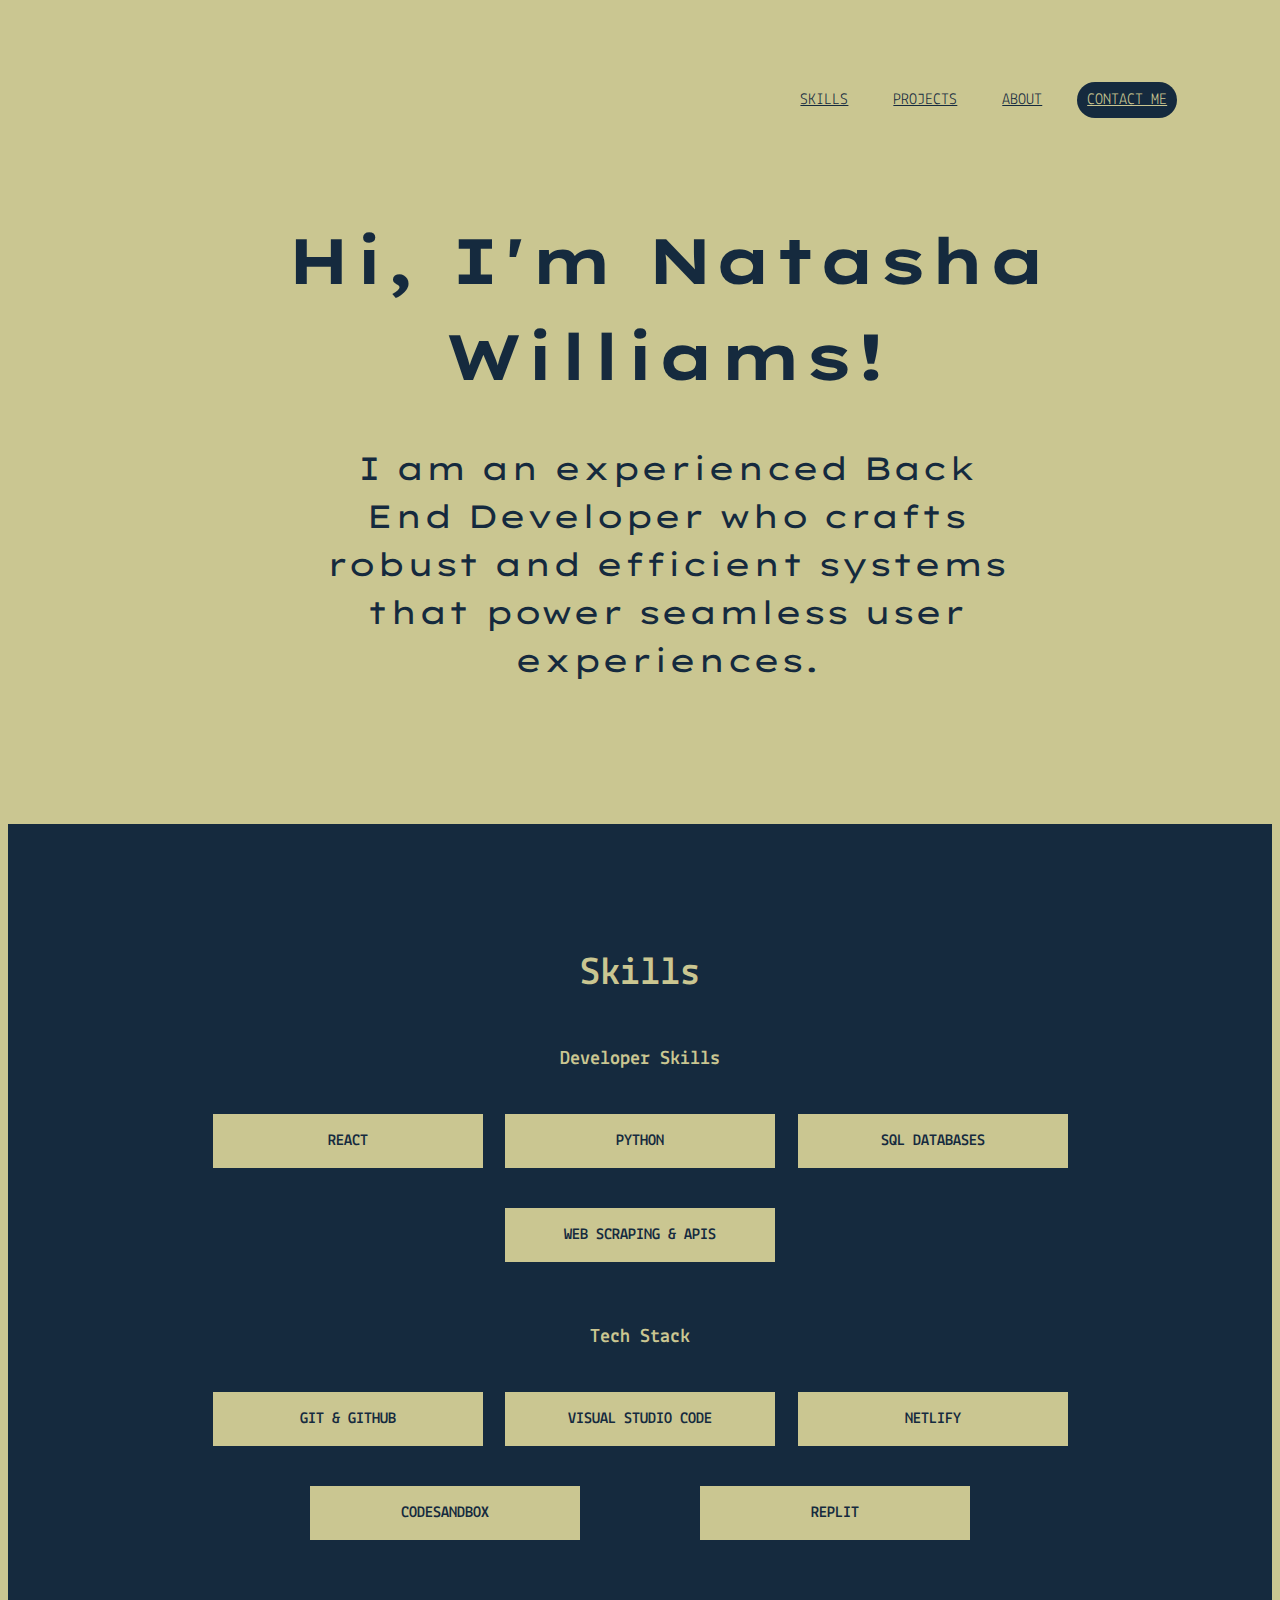
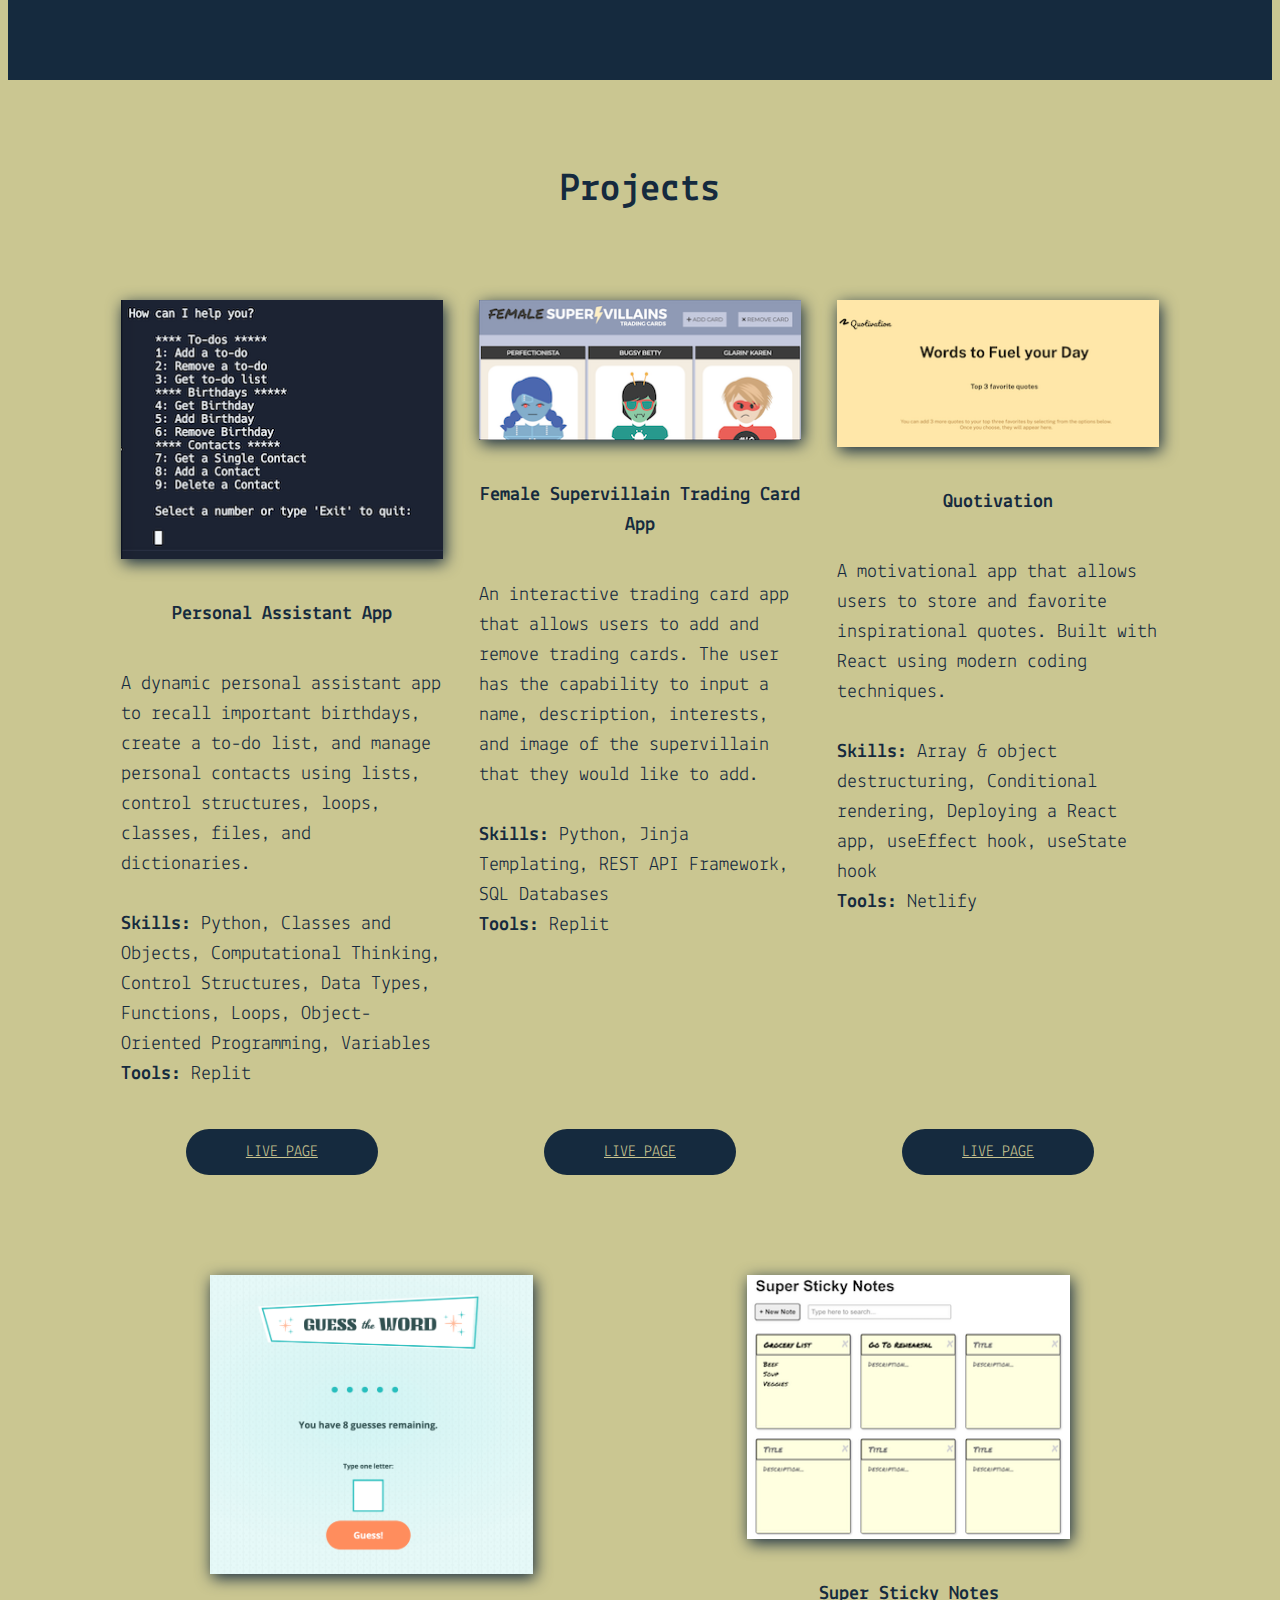
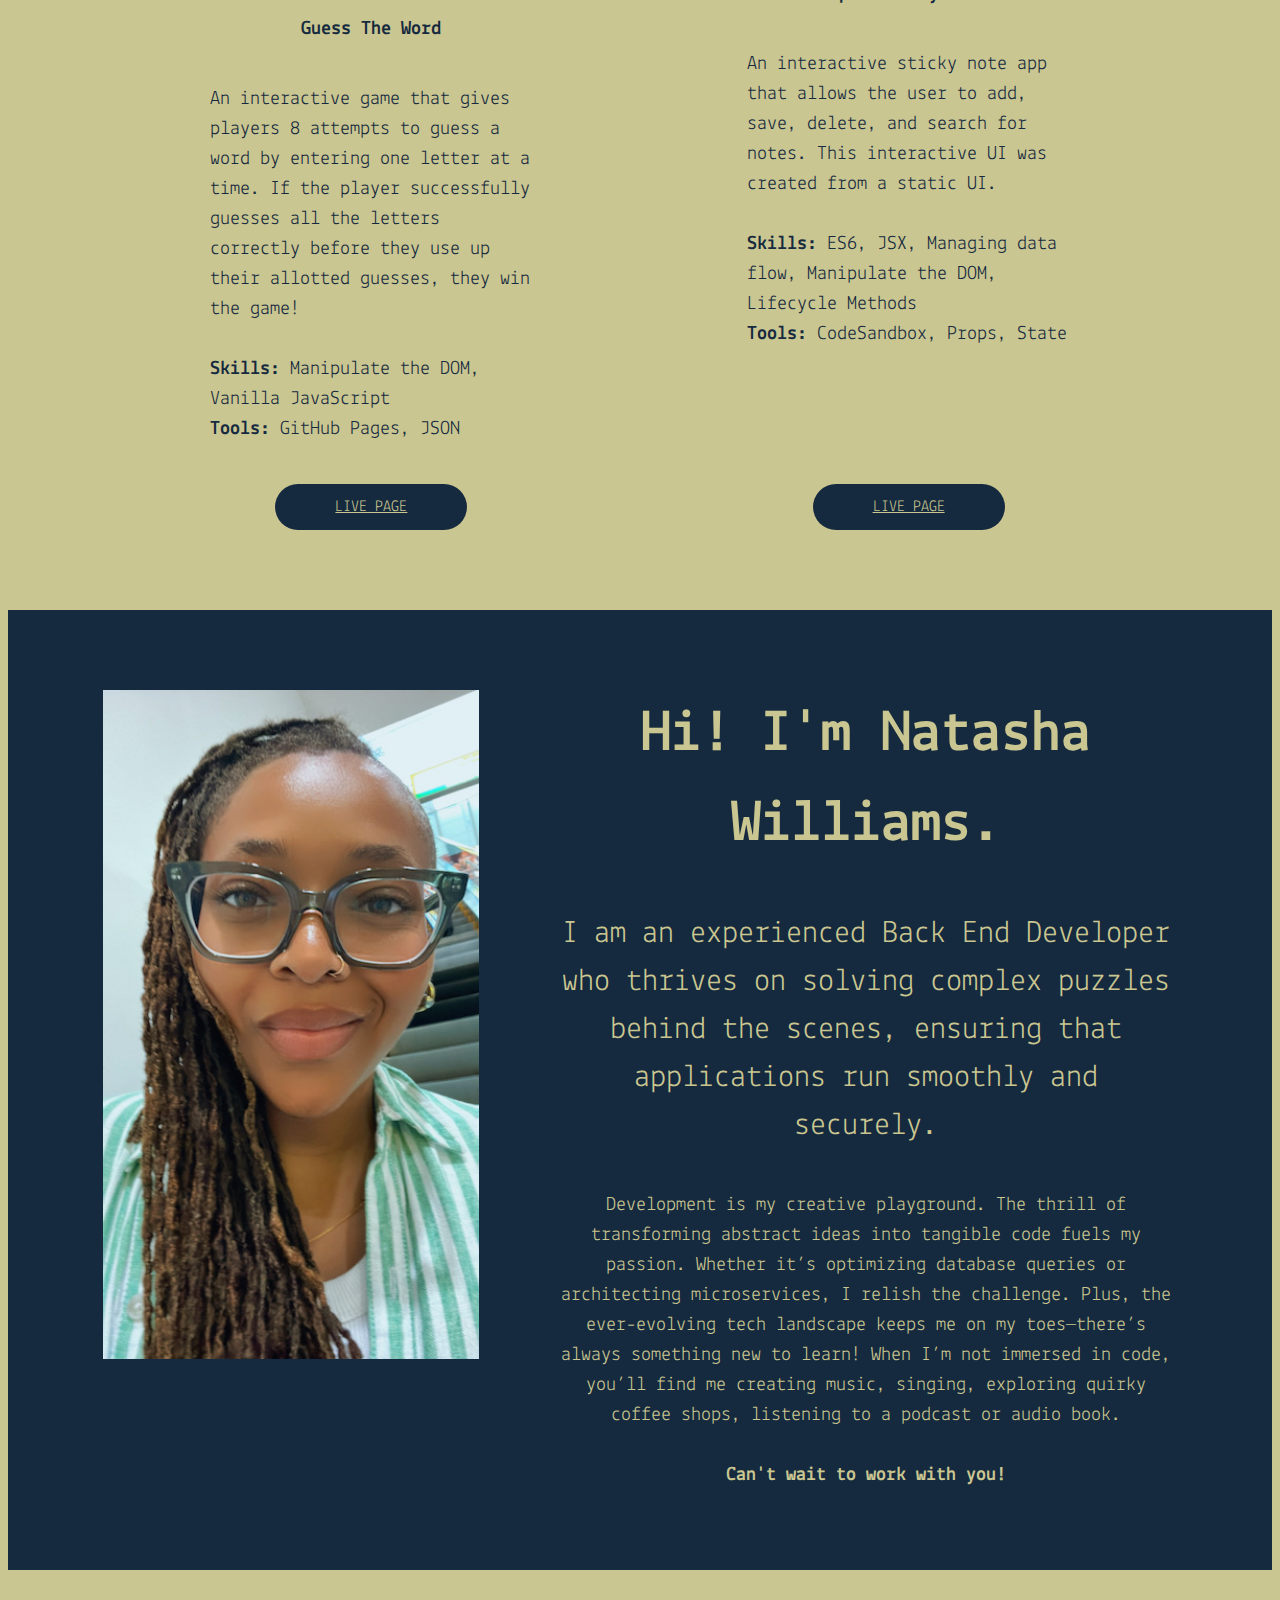
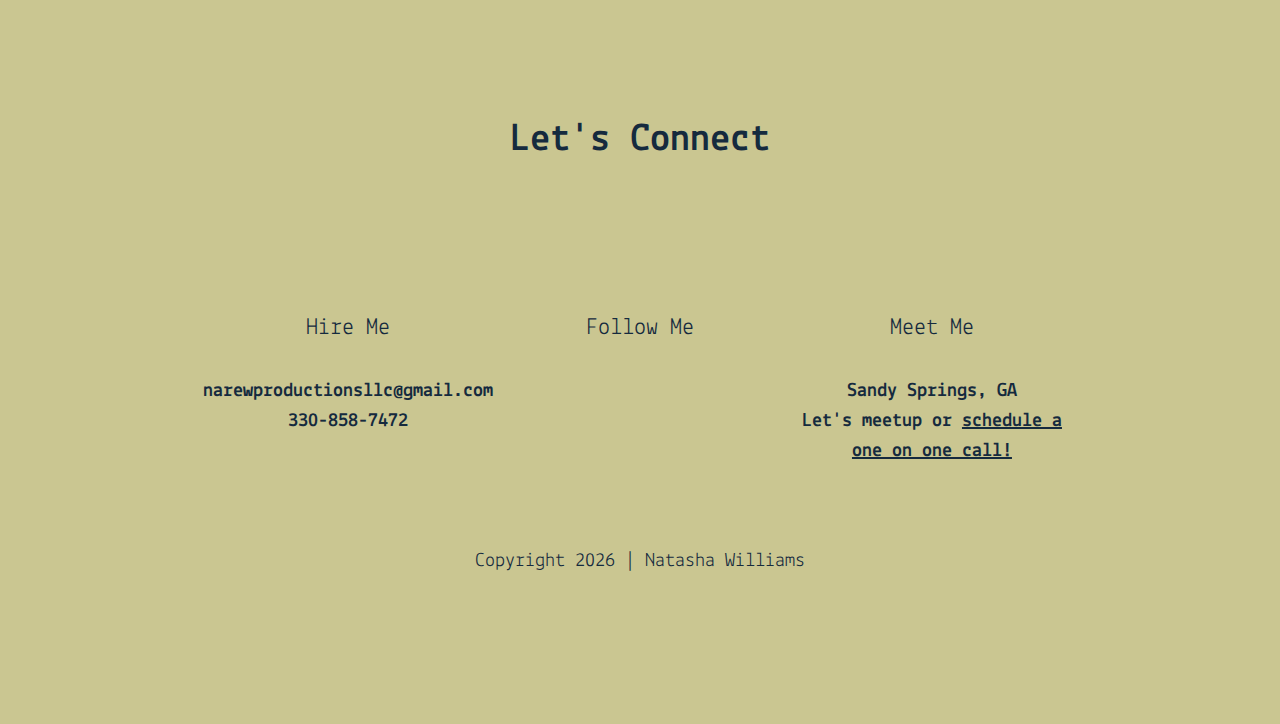
==== commit 05dec222: "Added guess the word game to portfolio. Also added new images for the game and supervillain app to i" ====
--- a/index.html
+++ b/index.html
@@ -148,11 +148,31 @@
               <a class="project-link" href="https://nwill86-quotivation.netlify.app/" target="_blank">Live
                 Page</a>
             </div>
-          
-            <div class="portfolio-project">
-              <figure>
-                <a href="https://qdxdzt.csb.app/"
-                  target="_blank"><img src="img/sticky-note.png" alt="Sticky Note Project"></a>
+            <div class="portfolio-project">
+              <figure>
+                <a href="https://nwill86.github.io/guess-the-word-main/" target="_blank"><img
+                    src="img/guess-the-word.png" alt="Guess The Word"></a>
+              </figure>
+              <h4>Guess The Word</h4>
+              <p class="project-description">An interactive game that gives players 8 attempts to guess a word by
+                entering one letter at a time. If the player successfully guesses all the letters correctly before
+                they use up their allotted guesses, they win the game!
+              </p>
+              <p>
+                <span>Skills: </span>
+                Manipulate the DOM, Vanilla JavaScript
+              </p>
+              <p class="flex-fill">
+                <span>Tools: </span>
+                GitHub Pages, JSON
+              </p>
+              <a class="project-link" href="https://nwill86-quotivation.netlify.app/" target="_blank">Live
+                Page</a>
+            </div>
+            <div class="portfolio-project">
+              <figure>
+                <a href="https://qdxdzt.csb.app/" target="_blank"><img src="img/sticky-note.png"
+                    alt="Sticky Note Project"></a>
               </figure>
               <h4>Super Sticky Notes</h4>
               <p class="project-description">An interactive sticky note app that allows the user to add, save, delete,
@@ -167,9 +187,7 @@
                 <span>Tools: </span>
                 CodeSandbox, Props, State
               </p>
-              <a class="project-link"
-                href="https://qdxdzt.csb.app/"
-                target="_blank">Live Page</a>
+              <a class="project-link" href="https://qdxdzt.csb.app/" target="_blank">Live Page</a>
             </div>
       </section>
     </article>
@@ -207,7 +225,7 @@
           <h5 class="contact-title">Hire Me</h5>
           <p class="email">narewproductionsllc@gmail.com</p>
           <p>330-858-7472</p>
-          
+
         </div>
         <div class="contact-info follow-section">
           <h5 class="contact-title">Follow Me</h5>
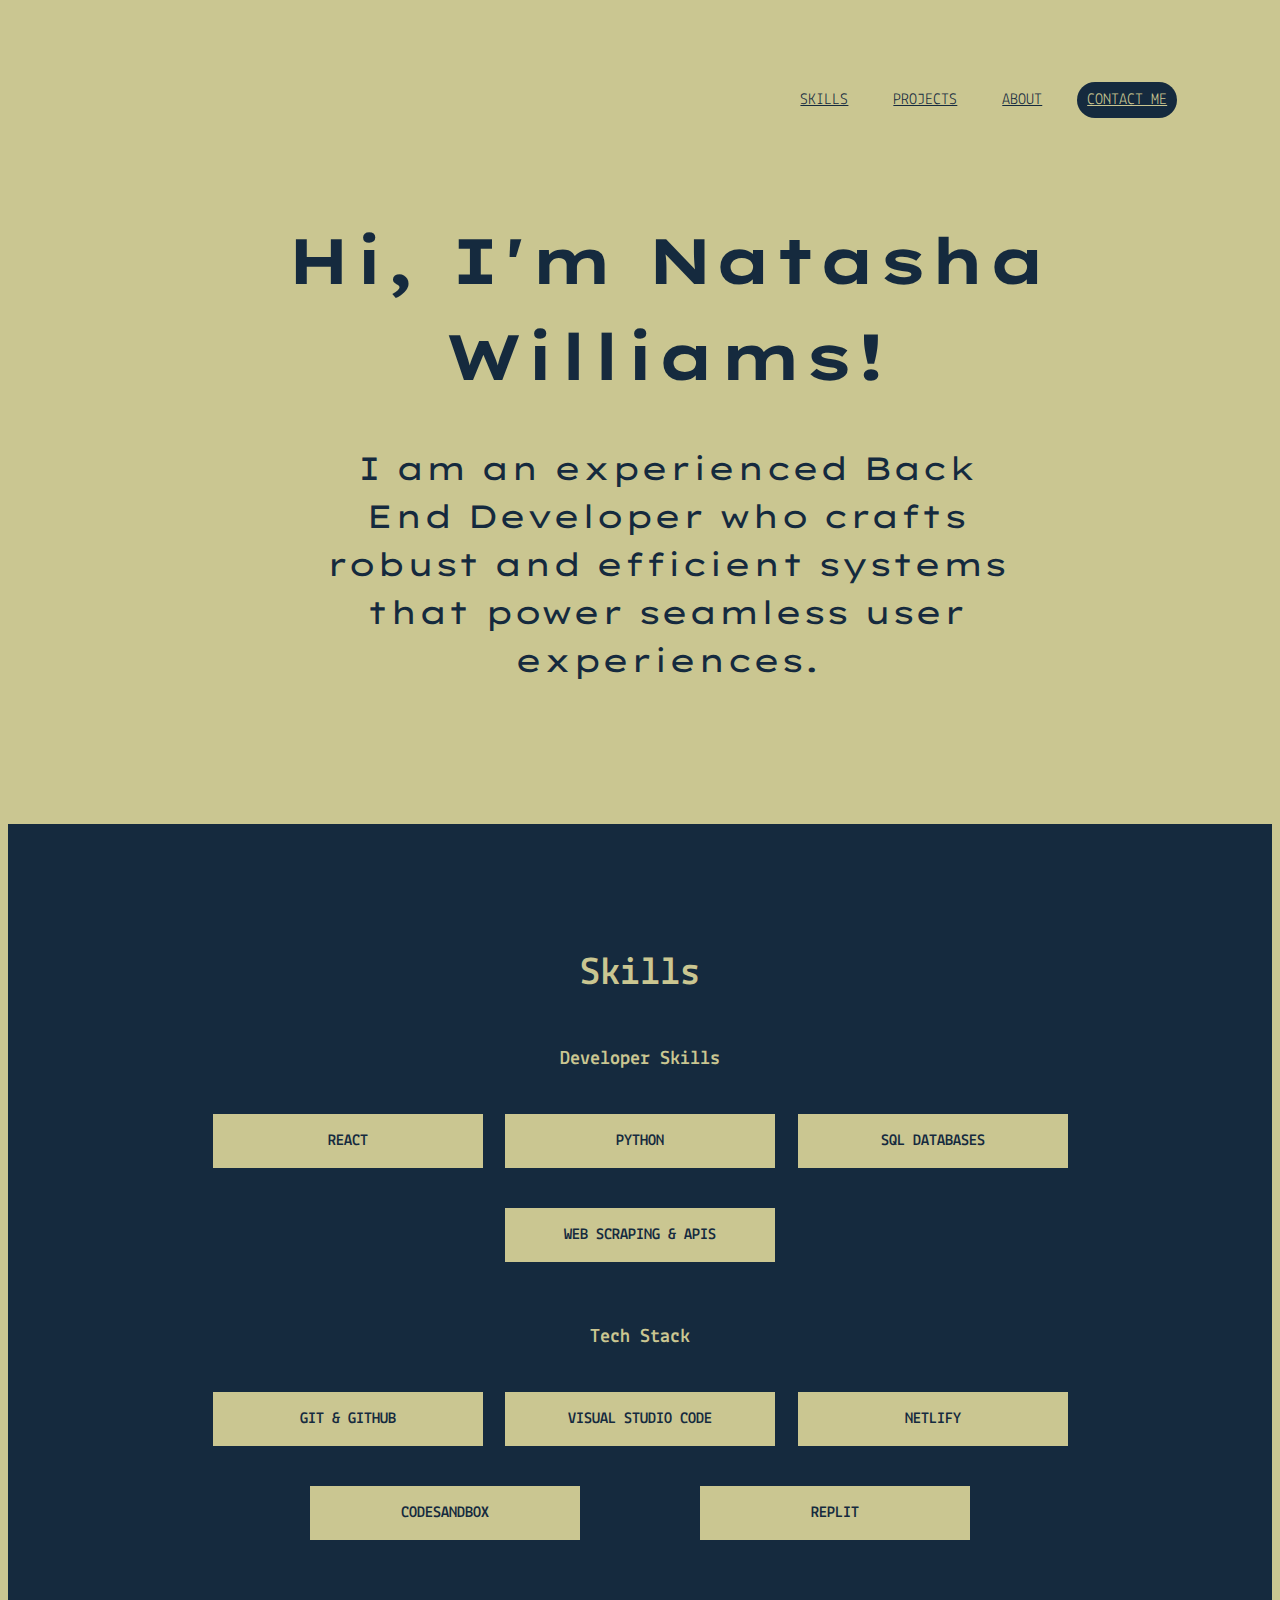
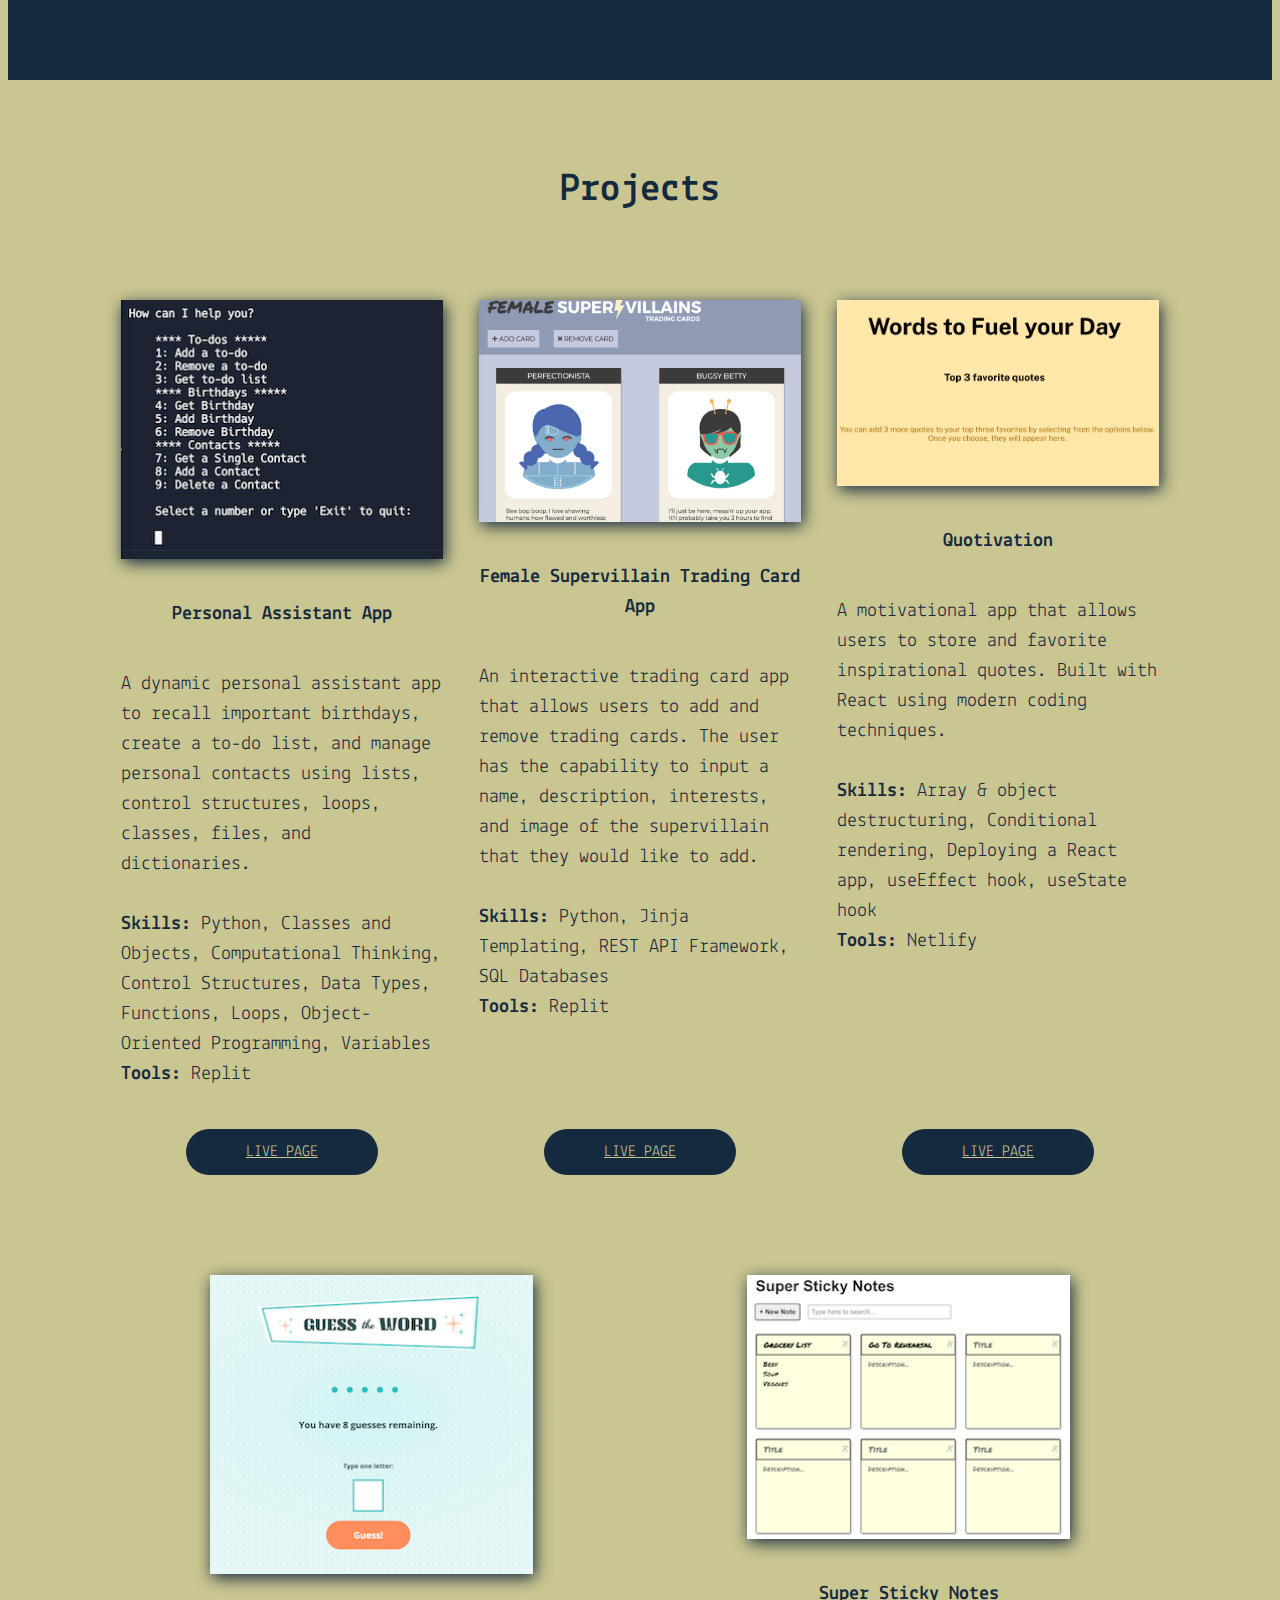
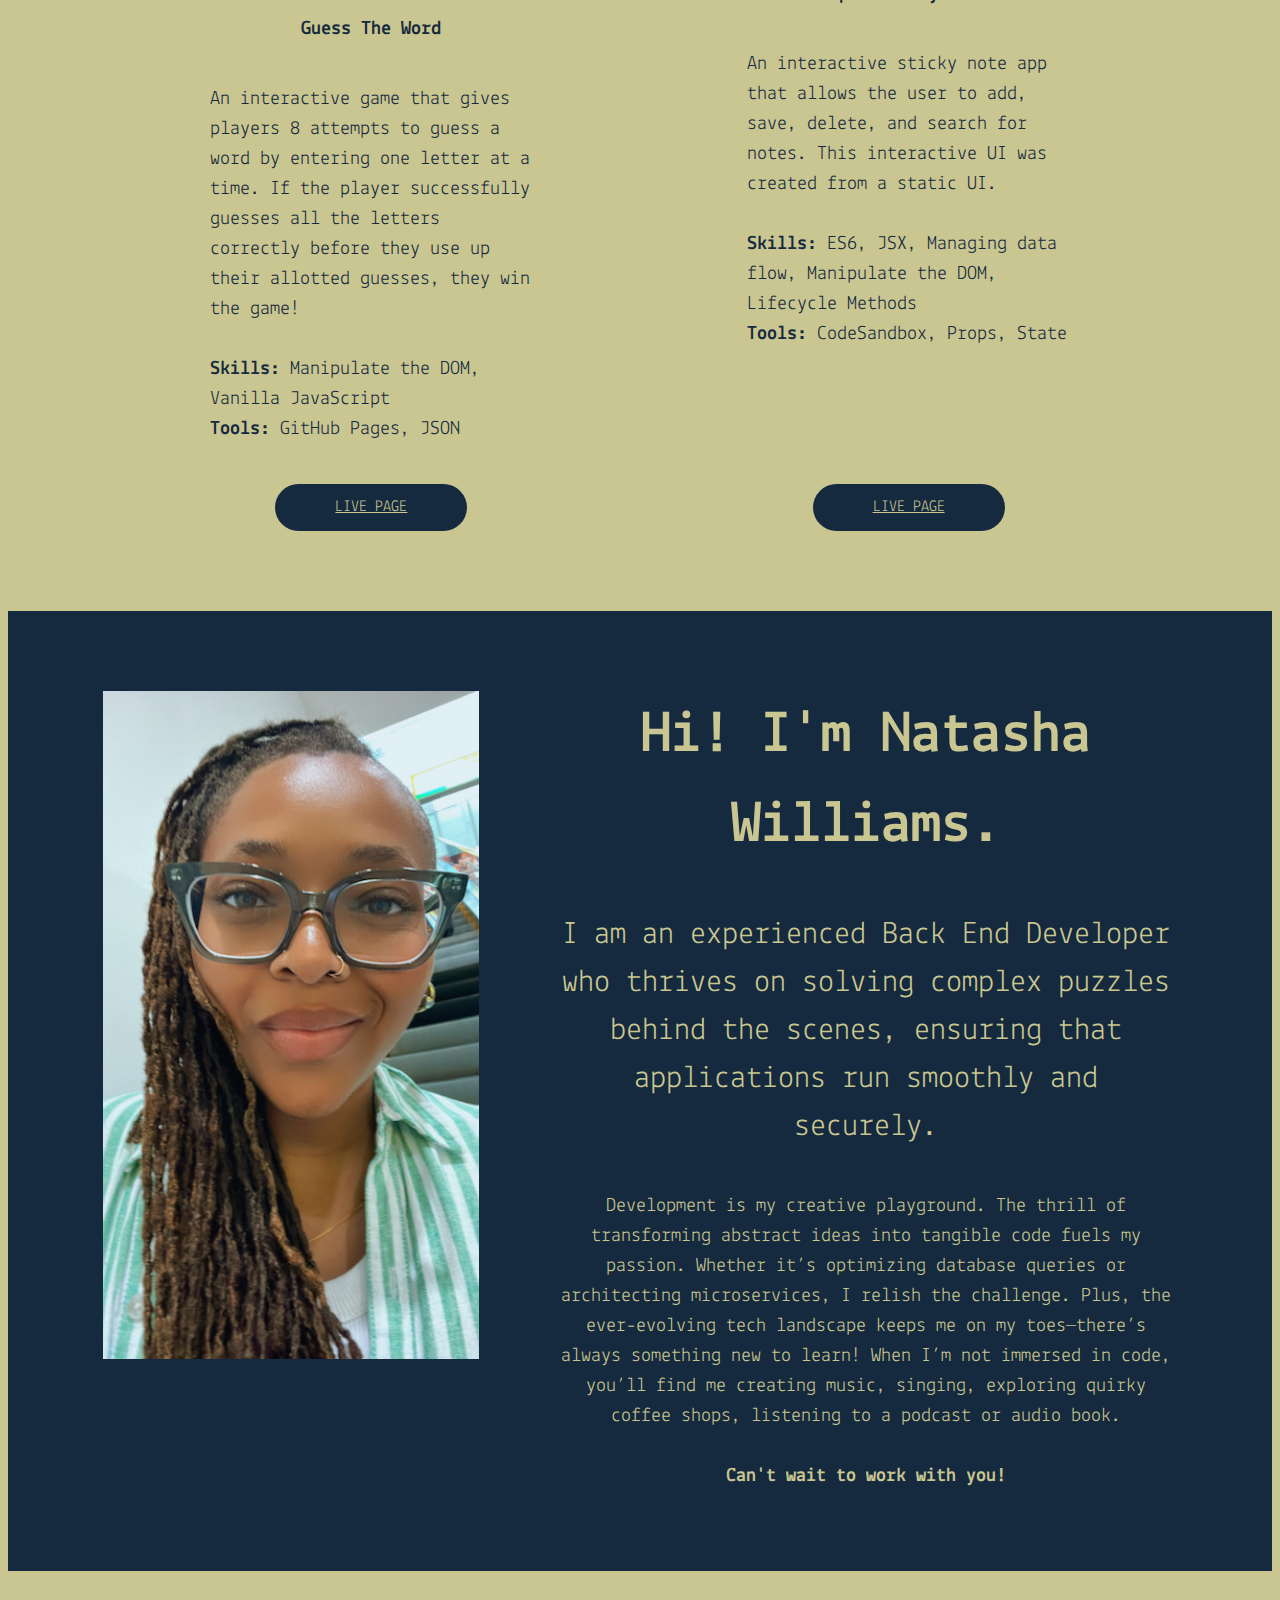
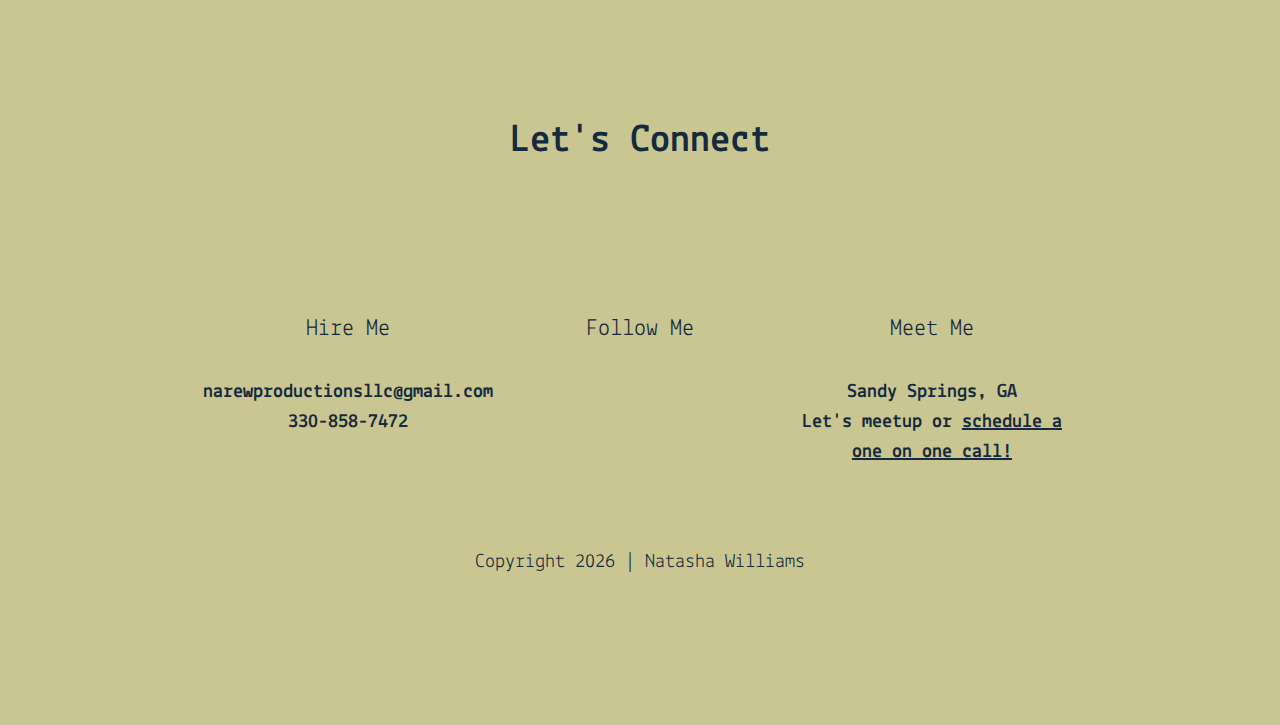
==== commit ff0500e2: "Updated sizing and images for quotivation and supervillain projects." ====
--- a/index.html
+++ b/index.html
@@ -106,7 +106,7 @@
             <div class="portfolio-project">
               <figure>
                 <a href="https://replit.com/@natasharenee86/SuperVillain-Trading-Card-App" target="_blank"><img
-                    src="img/female-supervillain.png" alt="quotivation app"></a>
+                    src="img/supervillain.png" alt="SuperVillain Trading Card App"></a>
               </figure>
               <h4>Female Supervillain Trading Card App</h4>
               <p class="project-description">An interactive trading card app that allows users to add and remove trading
@@ -166,7 +166,7 @@
                 <span>Tools: </span>
                 GitHub Pages, JSON
               </p>
-              <a class="project-link" href="https://nwill86-quotivation.netlify.app/" target="_blank">Live
+              <a class="project-link" href="https://nwill86.github.io/guess-the-word-main/" target="_blank">Live
                 Page</a>
             </div>
             <div class="portfolio-project">
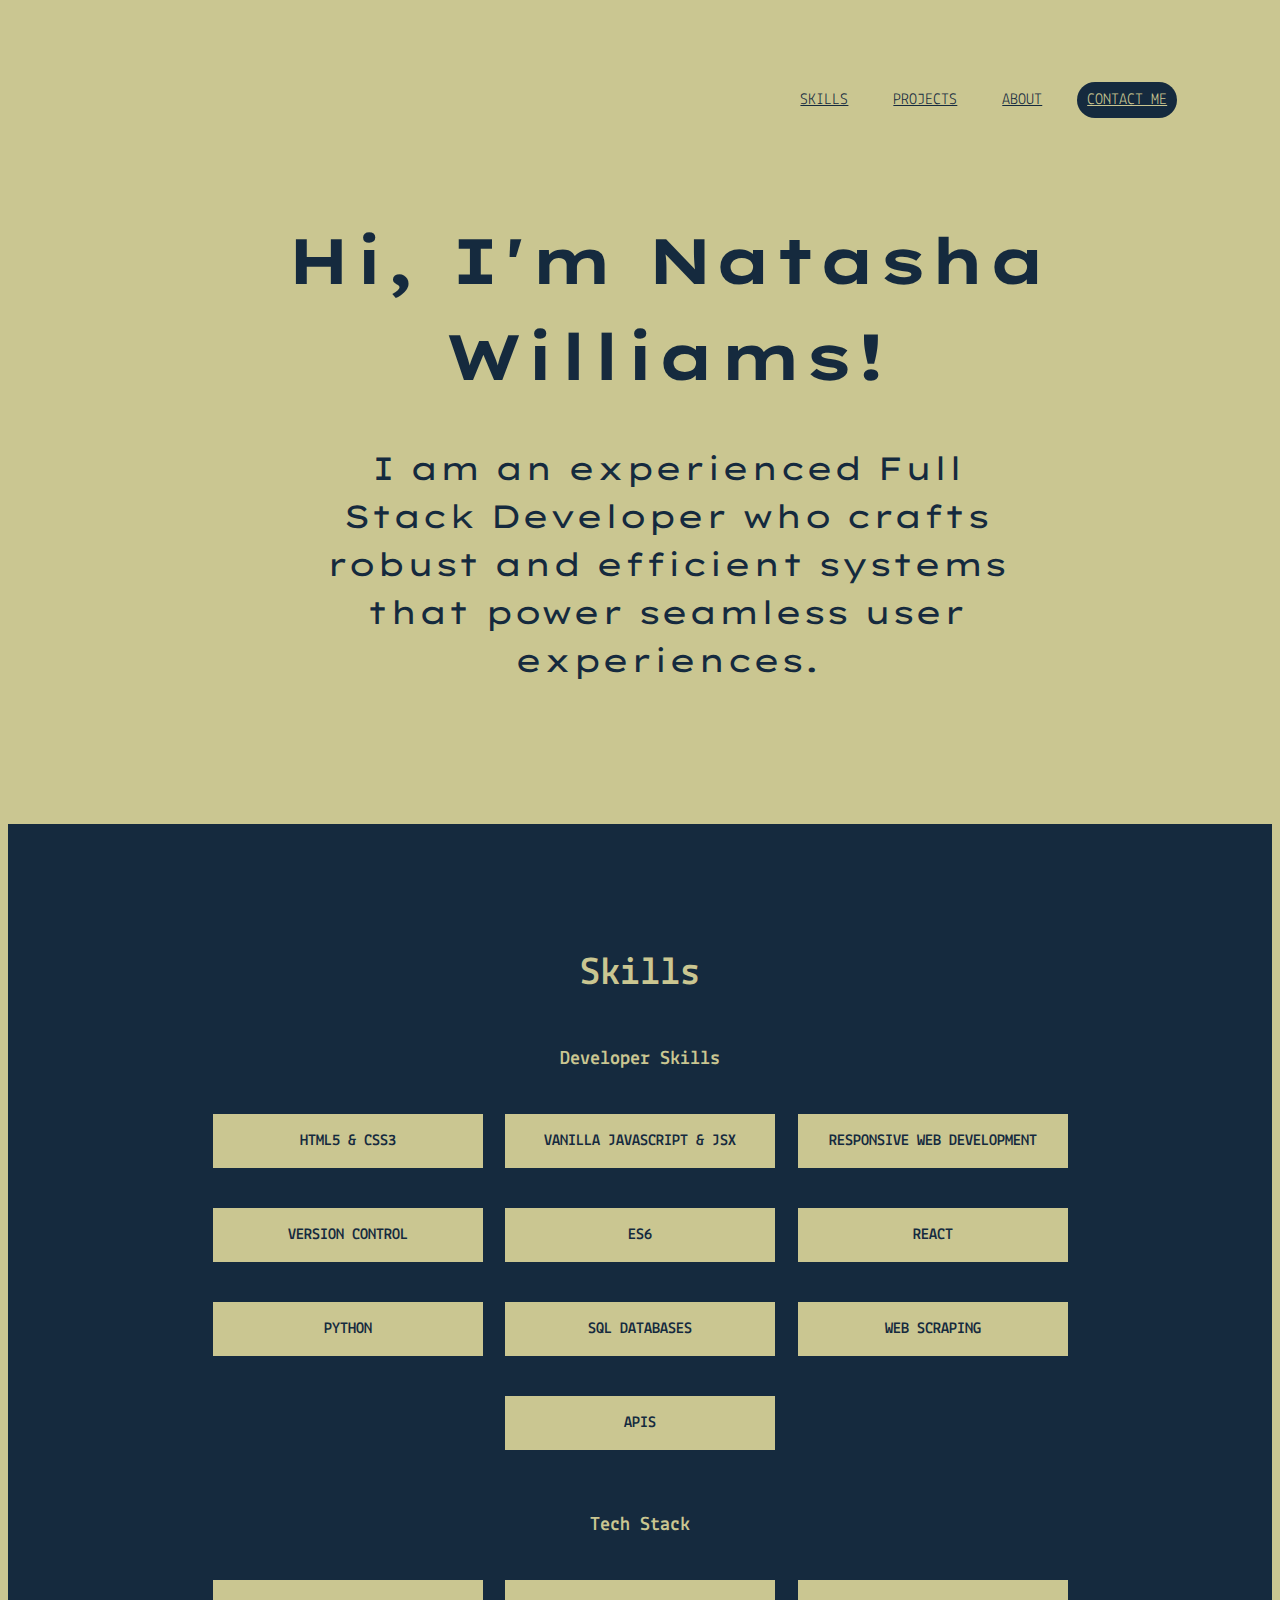
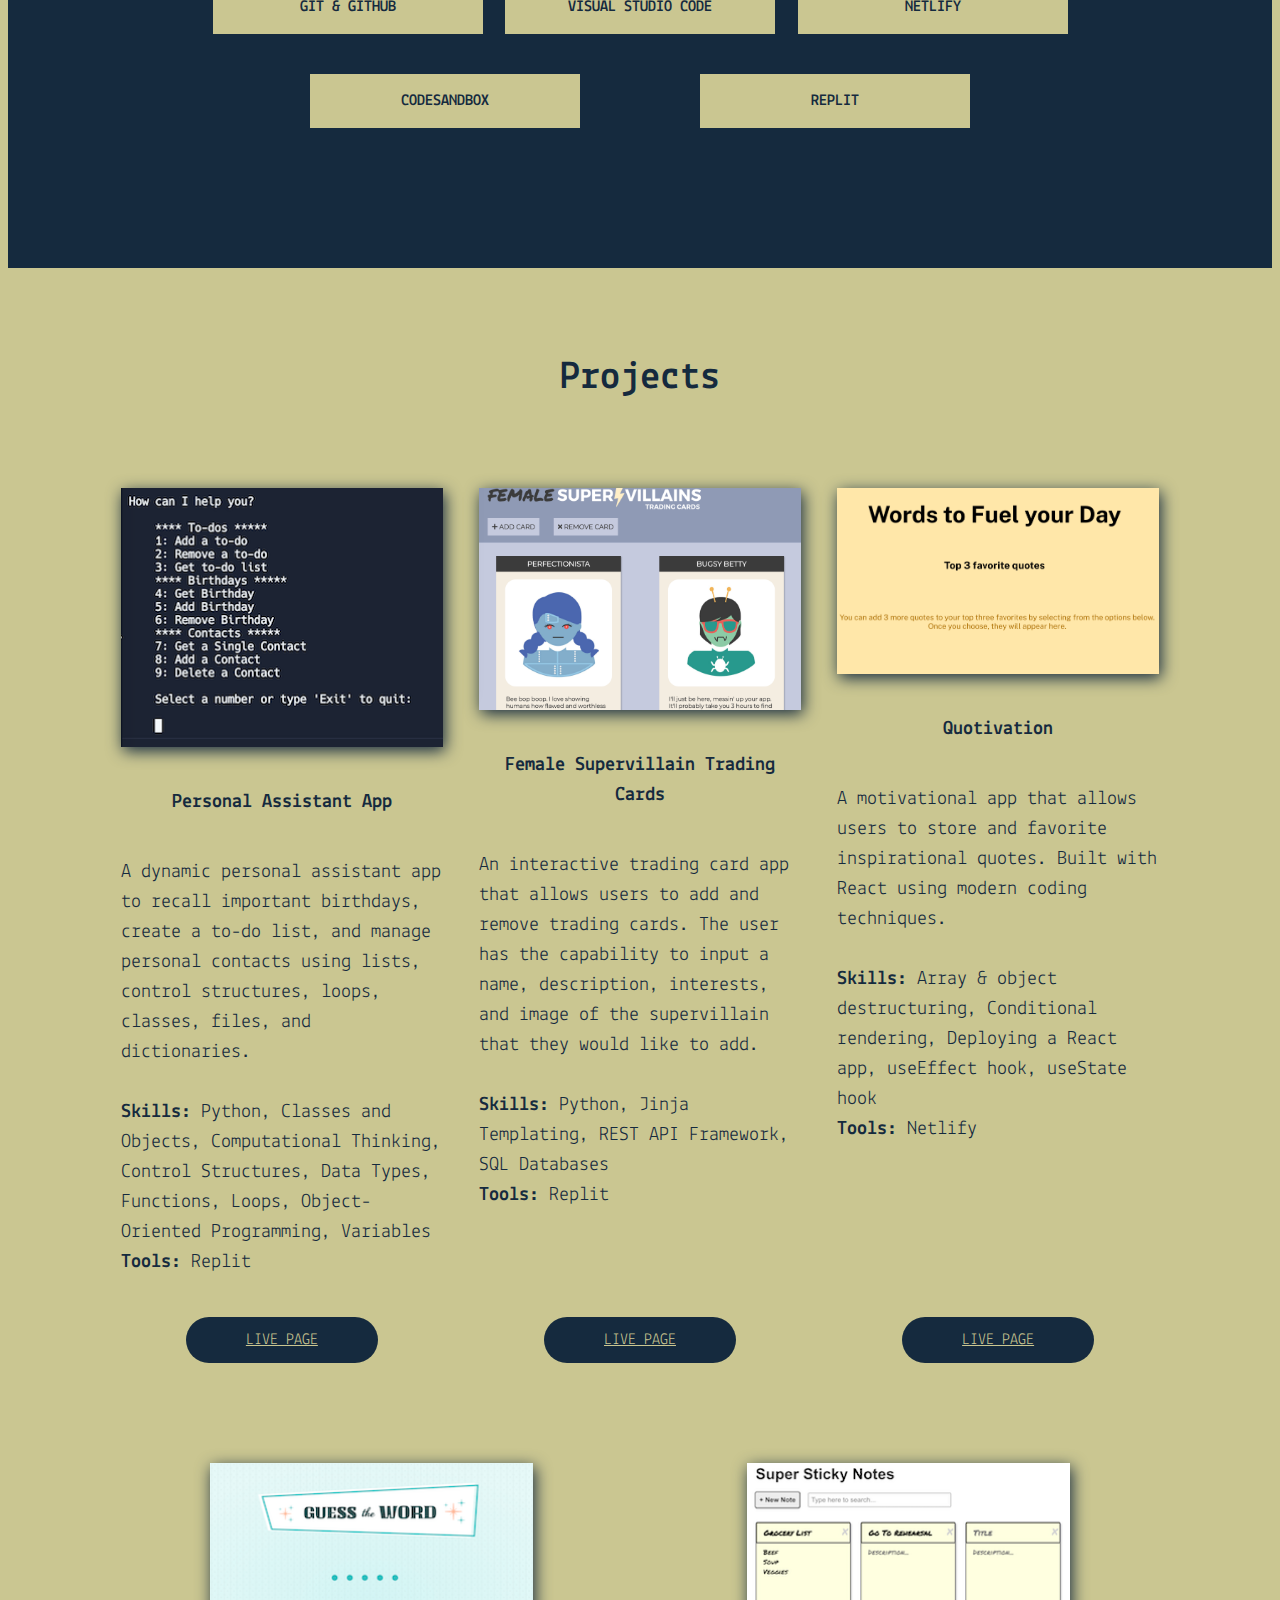
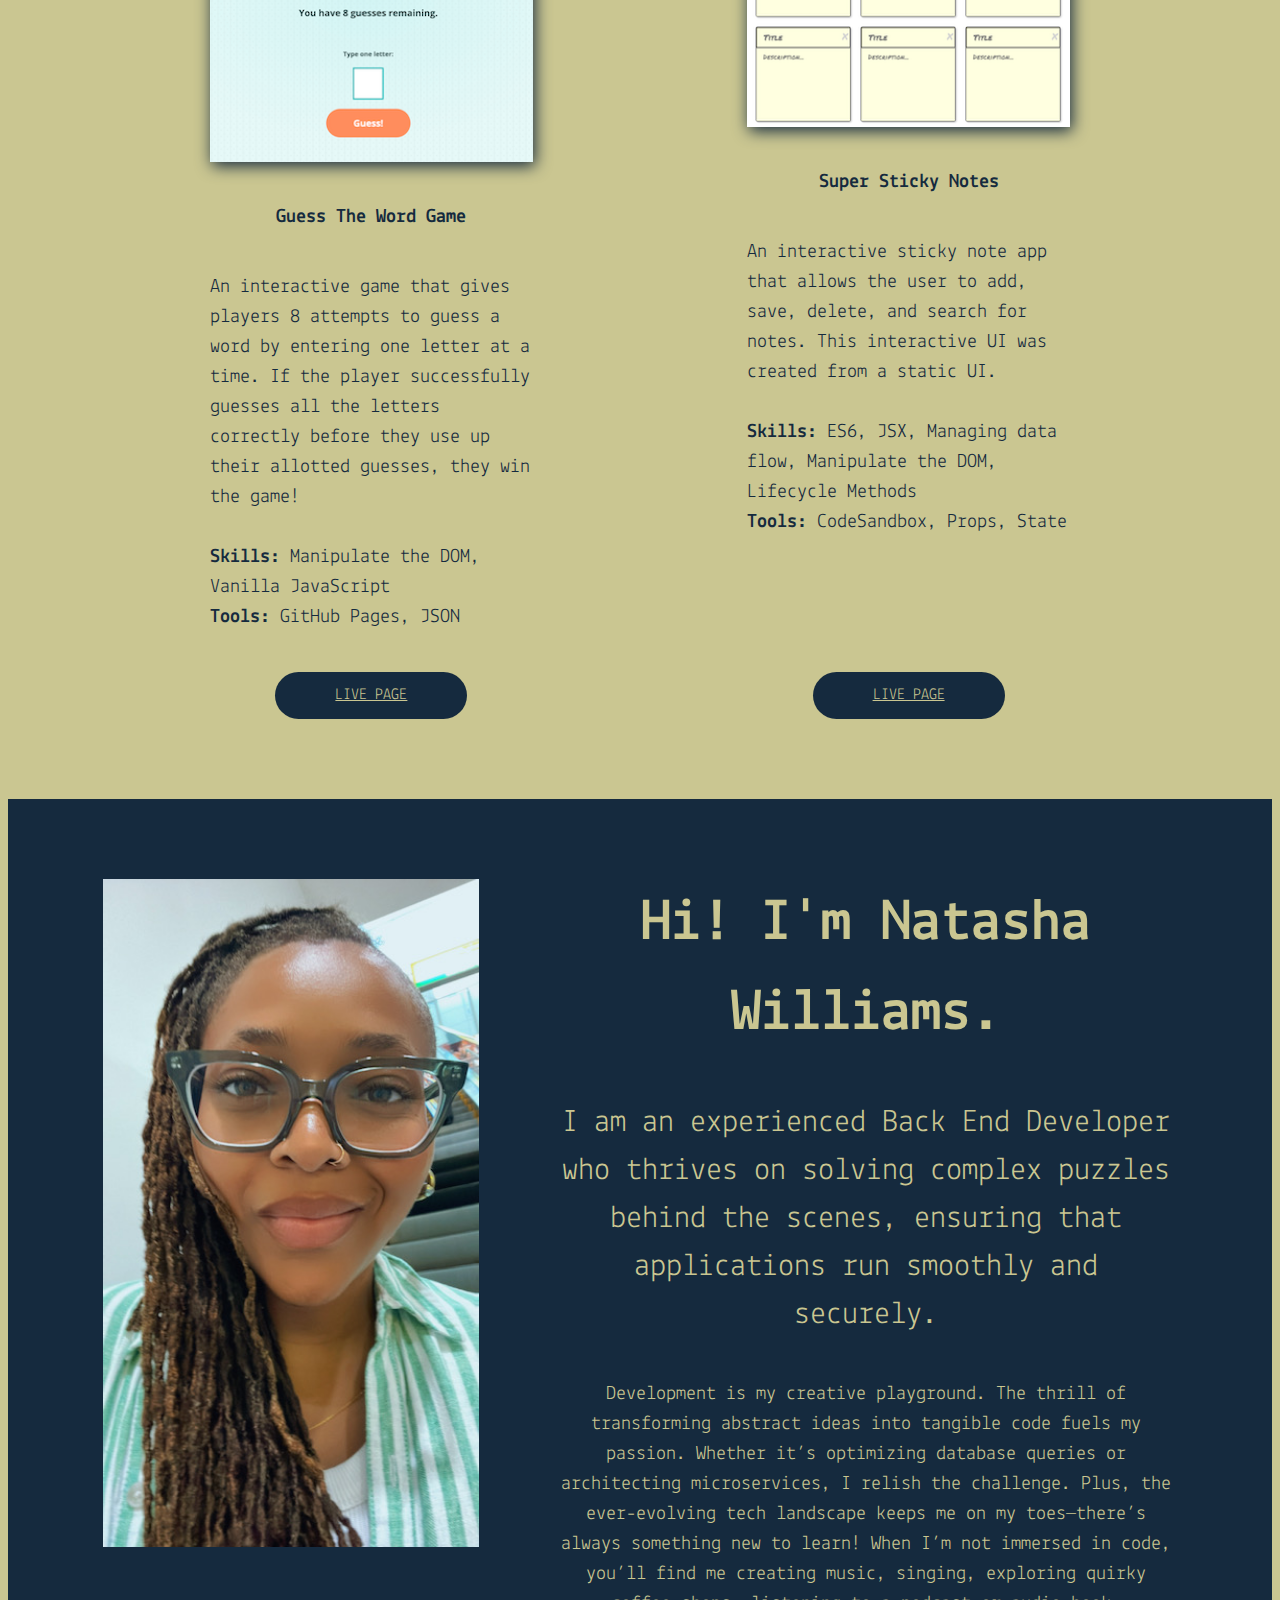
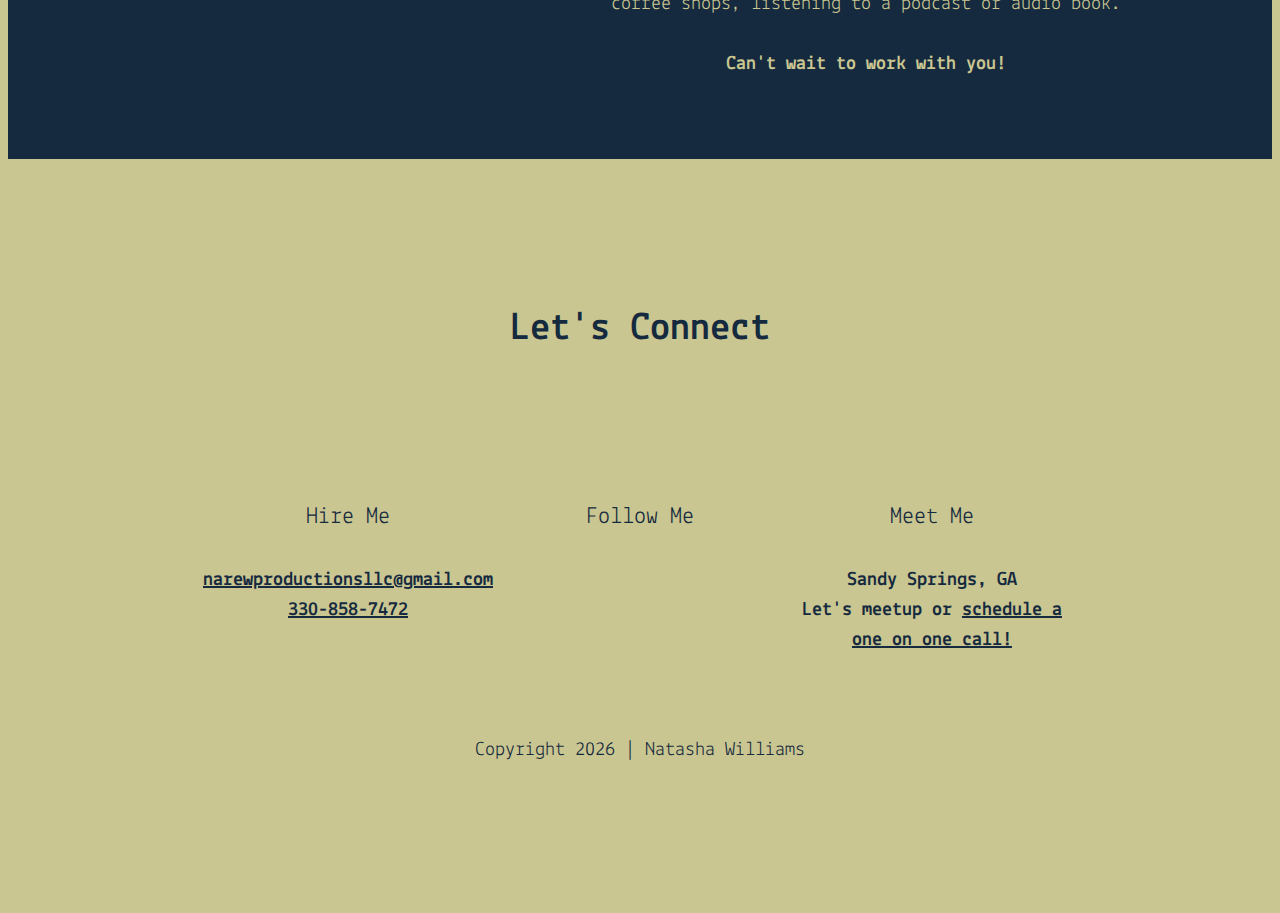
==== commit 832b90da: "Added skills" ====
--- a/index.html
+++ b/index.html
@@ -4,7 +4,7 @@
 <head>
   <meta charset="utf-8">
   <meta name="viewport" content="width=device-width, initial-scale=1">
-  <title>Natasha Williams | Back End Portfolio</title>
+  <title>Natasha Williams | Full Stack Portfolio</title>
   <link rel="stylesheet" href="css/main.css">
   <link rel="stylesheet" href="css/normailze.css">
   <meta name="description" content="">
@@ -47,7 +47,7 @@
       </nav>
       <div class="home-title">
         <h1>Hi, I'm Natasha Williams!</h1>
-        <h2>I am an experienced Back End Developer who crafts robust and efficient systems that power seamless user
+        <h2>I am an experienced Full Stack Developer who crafts robust and efficient systems that power seamless user
           experiences.
         </h2>
       </div>
@@ -60,10 +60,16 @@
         <h3 class="skills-header">Skills</h3>
         <h4>Developer Skills</h4>
         <div class="skill-list">
+          <p class="skill">HTML5 & CSS3</p>
+          <p class="skill">Vanilla JavaScript & JSX</p>
+          <p class="skill">Responsive Web Development</p>
+          <p class="skill">Version Control</p>
+          <p class="skill">ES6</p>
           <p class="skill">React</p>
           <p class="skill">Python</p>
           <p class="skill">SQL Databases</p>
-          <p class="skill">Web Scraping & APIs</p>
+          <p class="skill">Web Scraping</p>
+          <p class="skill">APIs</p>
         </div>
         <h4>Tech Stack</h4>
         <div class="tool-wrapper">
@@ -108,7 +114,7 @@
                 <a href="https://replit.com/@natasharenee86/SuperVillain-Trading-Card-App" target="_blank"><img
                     src="img/supervillain.png" alt="SuperVillain Trading Card App"></a>
               </figure>
-              <h4>Female Supervillain Trading Card App</h4>
+              <h4>Female Supervillain Trading Cards</h4>
               <p class="project-description">An interactive trading card app that allows users to add and remove trading
                 cards. The user has the
                 capability to input a name, description, interests, and image of the supervillain that they would like
@@ -151,9 +157,9 @@
             <div class="portfolio-project">
               <figure>
                 <a href="https://nwill86.github.io/guess-the-word-main/" target="_blank"><img
-                    src="img/guess-the-word.png" alt="Guess The Word"></a>
-              </figure>
-              <h4>Guess The Word</h4>
+                    src="img/guess-the-word.png" alt="Guess The Word Game"></a>
+              </figure>
+              <h4>Guess The Word Game</h4>
               <p class="project-description">An interactive game that gives players 8 attempts to guess a word by
                 entering one letter at a time. If the player successfully guesses all the letters correctly before
                 they use up their allotted guesses, they win the game!
@@ -223,8 +229,8 @@
       <div class="contact-wrapper">
         <div class="contact-info">
           <h5 class="contact-title">Hire Me</h5>
-          <p class="email">narewproductionsllc@gmail.com</p>
-          <p>330-858-7472</p>
+          <p class="email"> <a href="mailto:narewproductionsllc@gmail.com" target="_blank">narewproductionsllc@gmail.com</a></p>
+          <p><a href="tel:+3308587472">330-858-7472</a></p>
 
         </div>
         <div class="contact-info follow-section">
--- a/css/main.css
+++ b/css/main.css
@@ -483,6 +483,12 @@
     clear: both;
   }
   
+  @media (prefers-reduced-motion: no-preference) {
+    html {
+        scroll-behavior: smooth;  
+    }
+}
+
   @media only screen and (min-width:768px) {
   
     /* General styles */
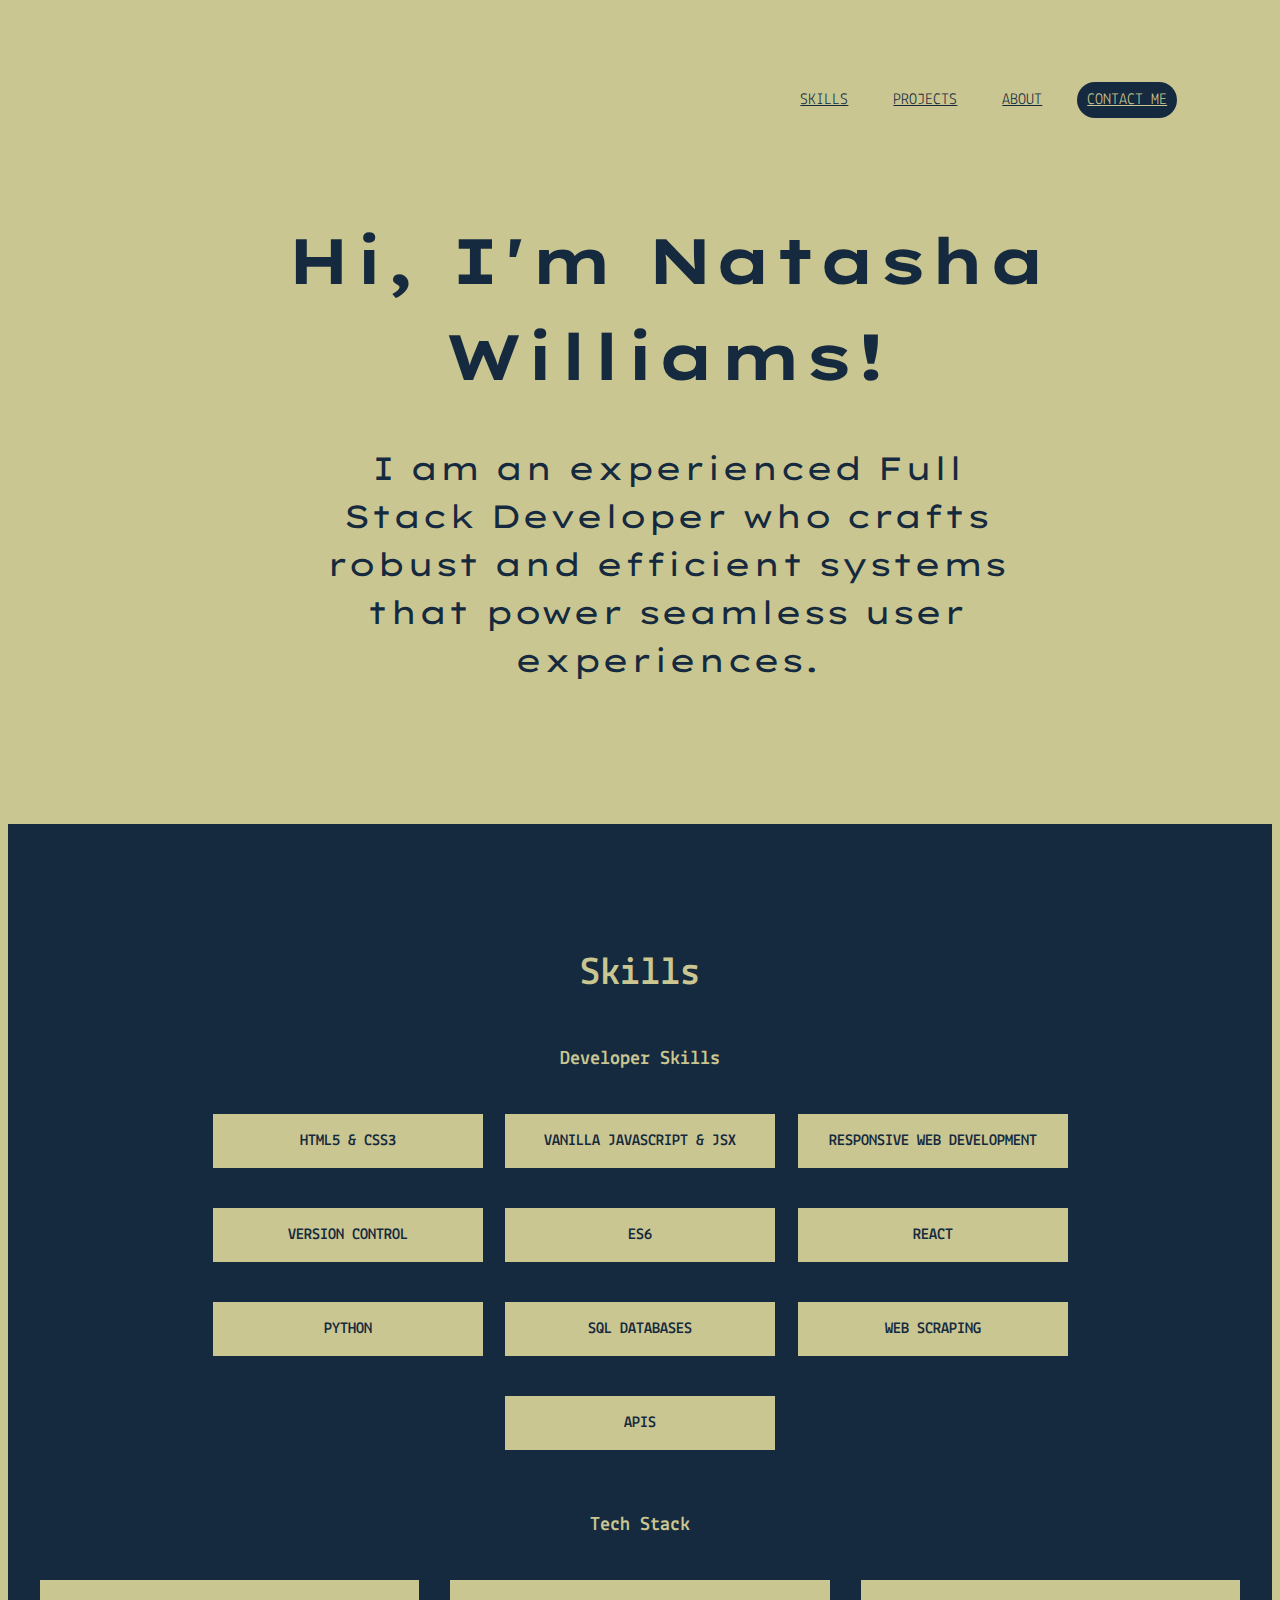
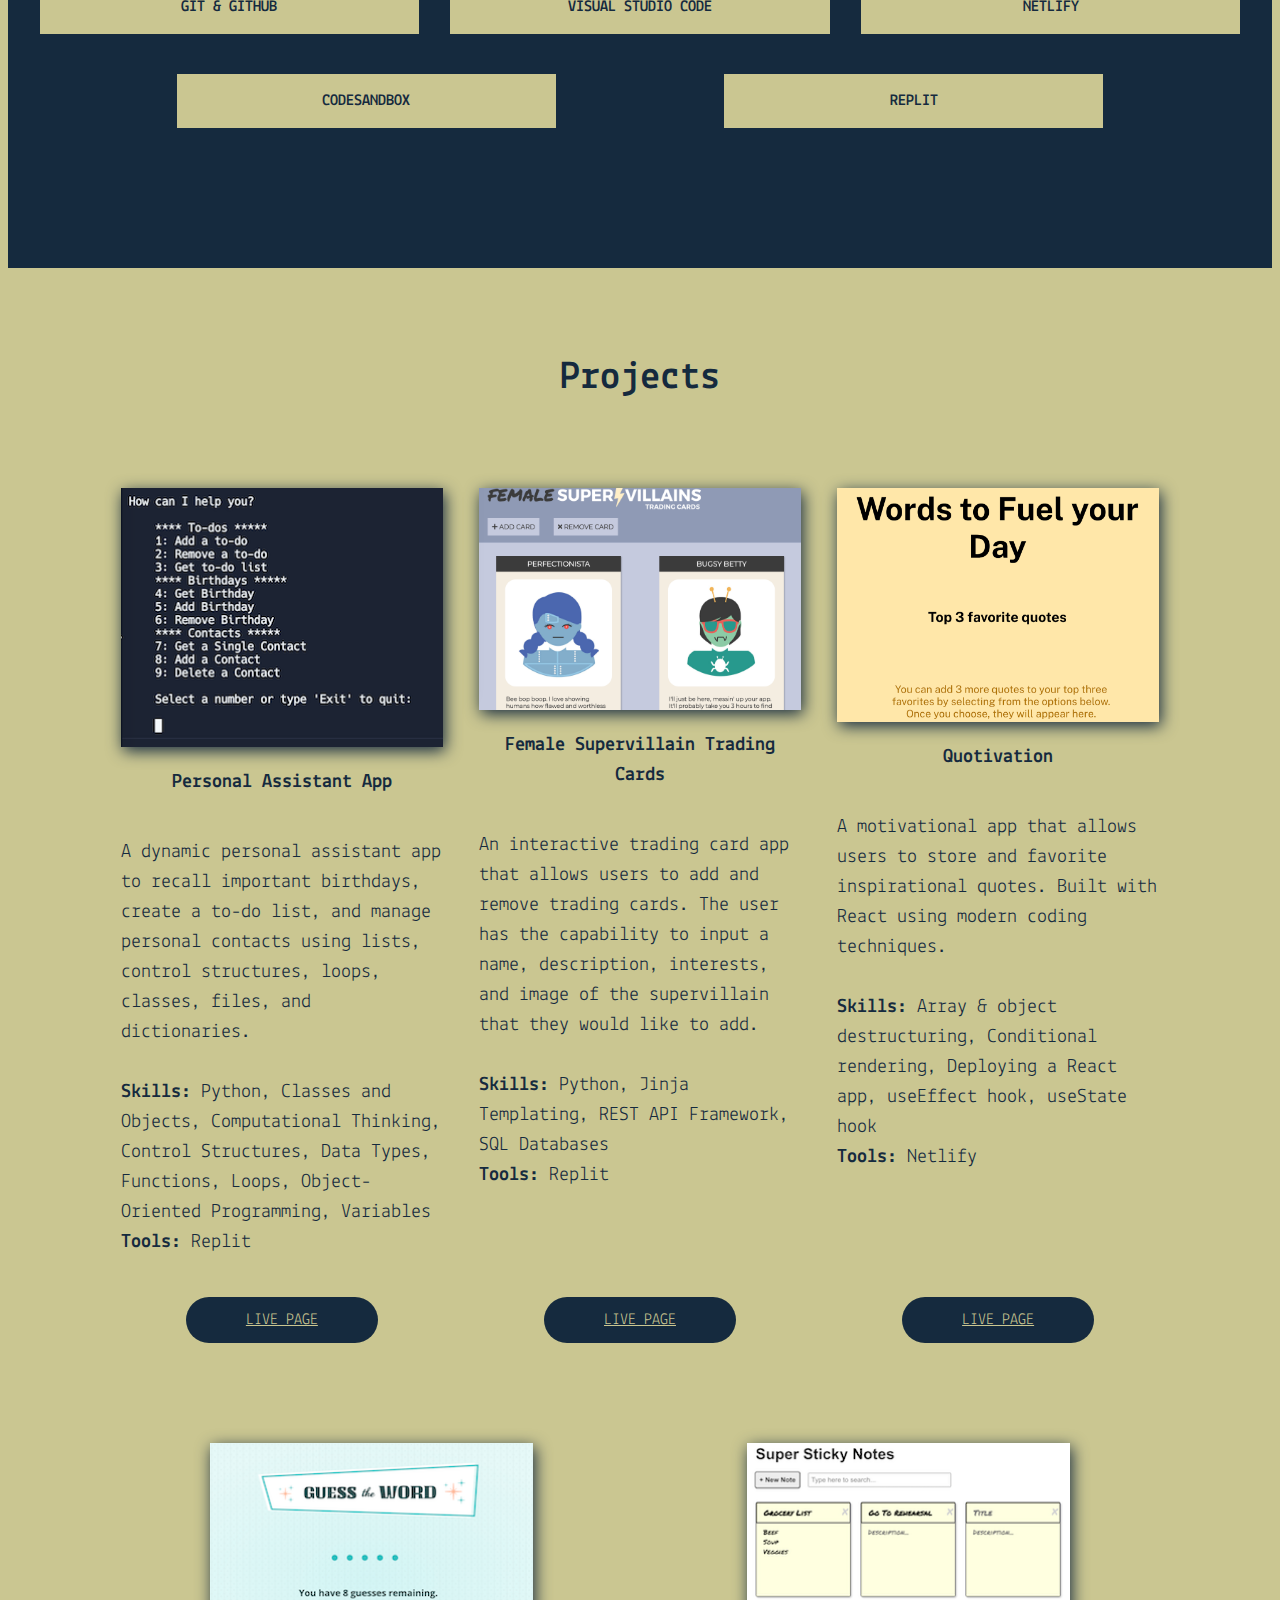
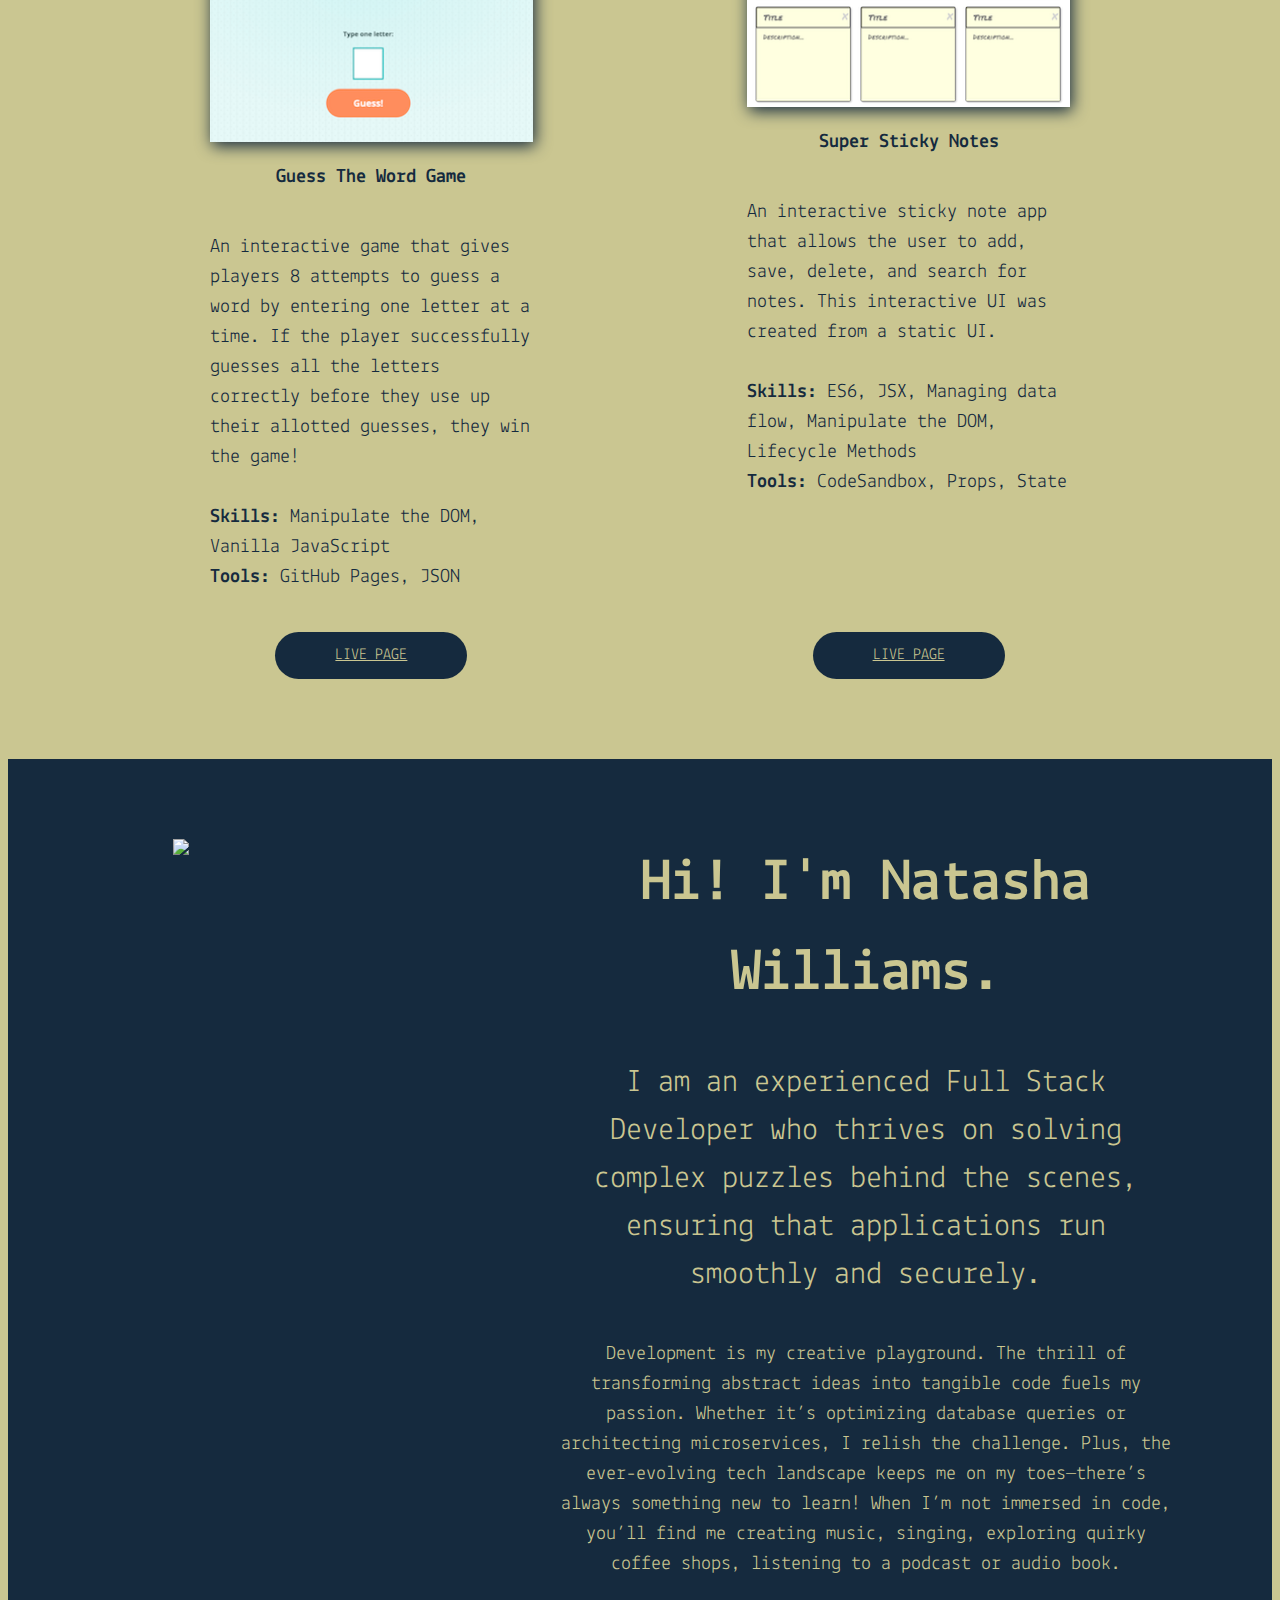
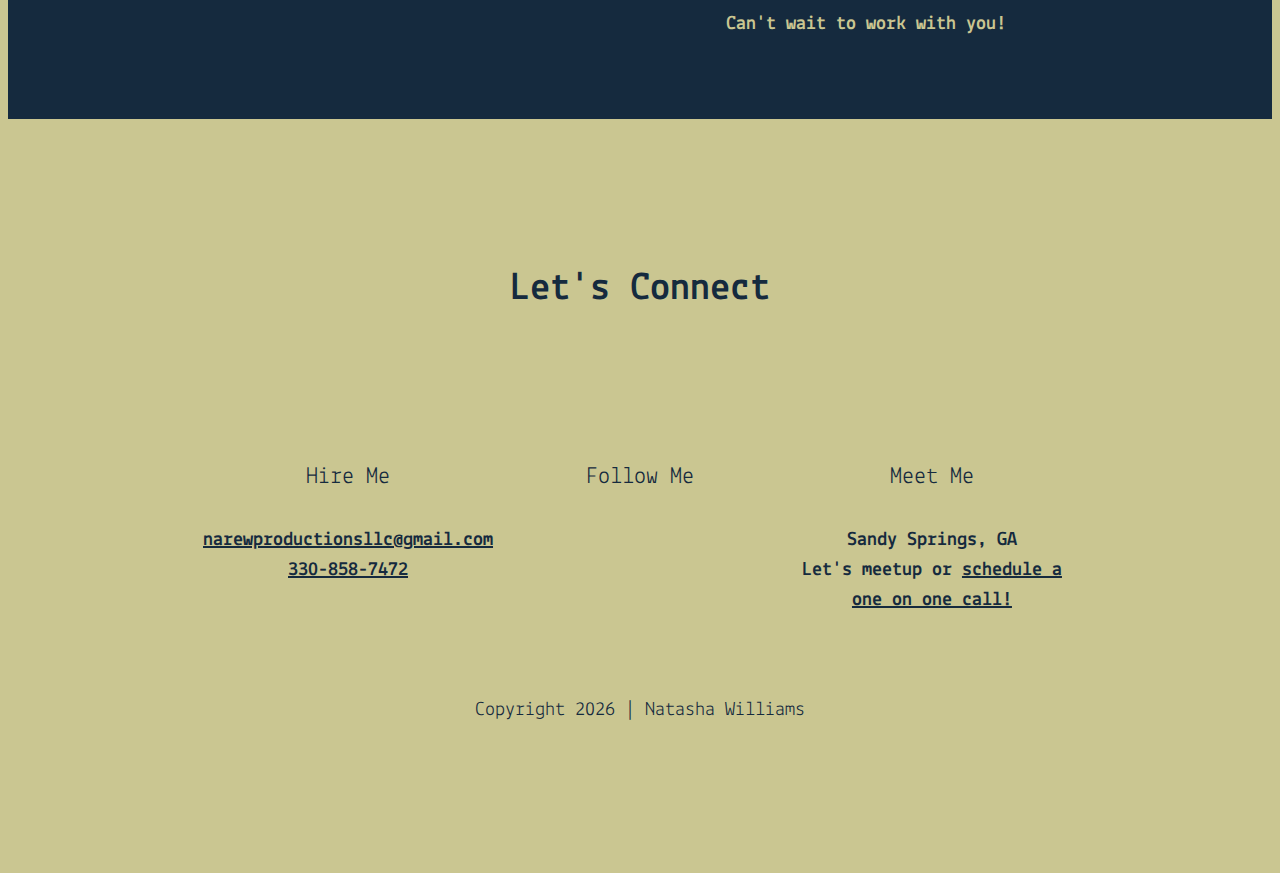
==== commit 5e01e461: "Added language to empty string at top of html and put normalize.css above main.css in top of html." ====
--- a/index.html
+++ b/index.html
@@ -1,12 +1,13 @@
 <!doctype html>
-<html class="no-js" lang="">
+<html class="no-js" lang="en">
 
 <head>
   <meta charset="utf-8">
   <meta name="viewport" content="width=device-width, initial-scale=1">
   <title>Natasha Williams | Full Stack Portfolio</title>
+  <link rel="stylesheet" href="css/normailze.css">
   <link rel="stylesheet" href="css/main.css">
-  <link rel="stylesheet" href="css/normailze.css">
+ 
   <meta name="description" content="">
 
   <meta property="og:title" content="">
@@ -71,15 +72,17 @@
           <p class="skill">Web Scraping</p>
           <p class="skill">APIs</p>
         </div>
-        <h4>Tech Stack</h4>
-        <div class="tool-wrapper">
-          <p class="tool">Git & Github</p>
-          <p class="tool">Visual Studio Code</p>
-          <p class="tool">Netlify</p>
-          <p class="tool">CodeSandbox</p>
-          <p class="tool">Replit</p>
-        </div>
+      </div>
+      <h4>Tech Stack</h4>
+      <div class="tool-wrapper">
+        <p class="tool">Git & Github</p>
+        <p class="tool">Visual Studio Code</p>
+        <p class="tool">Netlify</p>
+        <p class="tool">CodeSandbox</p>
+        <p class="tool">Replit</p>
+      </div>
     </section>
+
     <article class="portfolio">
       <section id="projects">
         <div class="content-wrapper">
@@ -195,17 +198,21 @@
               </p>
               <a class="project-link" href="https://qdxdzt.csb.app/" target="_blank">Live Page</a>
             </div>
+          </div>
+          </div>
       </section>
     </article>
+
+
     <section id="about">
       <div class="content-wrapper">
         <div class="about-content-wrapper">
           <figure>
-            <img src="img/Natasha Williams.JPG" alt="natasha in green glasses">
+            <img src="img/Natasha-Williams.JPG" alt="natasha in green glasses">
           </figure>
           <div class="about-info">
             <h3>Hi! I'm Natasha Williams.</h3>
-            <h4>I am an experienced Back End Developer who thrives on solving complex puzzles behind the scenes,
+            <h4>I am an experienced Full Stack Developer who thrives on solving complex puzzles behind the scenes,
               ensuring that applications run smoothly
               and securely.</h4>
             <p class="about-text">Development is my creative playground. The thrill of transforming abstract ideas into
@@ -229,8 +236,9 @@
       <div class="contact-wrapper">
         <div class="contact-info">
           <h5 class="contact-title">Hire Me</h5>
-          <p class="email"> <a href="mailto:narewproductionsllc@gmail.com" target="_blank">narewproductionsllc@gmail.com</a></p>
-          <p><a href="tel:+3308587472">330-858-7472</a></p>
+          <p class="email"> <a href="mailto:narewproductionsllc@gmail.com"
+              target="_blank">narewproductionsllc@gmail.com</a></p>
+          <p><a href="tel:+13308587472">330-858-7472</a></p>
 
         </div>
         <div class="contact-info follow-section">
@@ -262,7 +270,6 @@
         | Natasha Williams
       </p>
     </div>
-    </div>
   </footer>
 
 </body>
--- a/css/main.css
+++ b/css/main.css
@@ -1,990 +1,984 @@
    html {
-    color: #222;
-    font-size: 1em;
-    line-height: 1.4;
-  }
-  
-  
-  ::-moz-selection {
-    background: #b3d4fc;
-    text-shadow: none;
-  }
-  
-  ::selection {
-    background: #b3d4fc;
-    text-shadow: none;
-  }
-  
-  
-  hr {
-    display: block;
-    height: 1px;
-    border: 0;
-    border-top: 1px solid #ccc;
-    margin: 1em 0;
-    padding: 0;
-  }
-
-  audio,
-  canvas,
-  iframe,
-  img,
-  svg,
-  video {
-    vertical-align: middle;
-  }
-  
-
-  
-  fieldset {
-    border: 0;
-    margin: 0;
-    padding: 0;
-  }
-  
-  
-  textarea {
-    resize: vertical;
-  }
-  
-  
-  body {
-    font-size: 1em;
-    font-family: 'Lekton', sans-serif;
-    color: #152A3E;
-    background-color: #CAC691;
-
-  }
-  
-  ul,
-  ol {
-    list-style-type: none;
-    margin: 0;
-    padding: 0;
-  }
-  
-  a {
-    color: #152A3E;
-    text-decoration: underline;
-  }
-  
-  h1 {
-    color: #152A3E;
-    font-family: 'Lexend Tera', serif;
-    font-size: 1.75rem;
-    line-height: 1.5;
-    width: 100%
-  }
-  
-  h2 {
-    color: #152A3E;
-    font-family: 'Lexend Tera', serif;
-    font-size: 1.25rem;
-    line-height: 1.5;
-    width: 100%;
-    font-weight: 400;
-  }
-  
-  h3 {
-    font-size: 1.75rem;
-  }
-  
-  h4 {
-    font-size: 1.25rem;
-  }
-  
-  h5 {
-    font-size: 1.5rem;
-  }
-  
-  .project-link,
-  .skill-list p,
-  .tool-wrapper p {
-    text-transform: uppercase;
-    font-size: 1.125rem;
-    color: #152A3E;
-  }
-  
-  
-  
-  .about-info h4,
-  .contact-title {
-    font-weight: 400;
-  }
-  
-  h3,
-  h4,
-  h5,
-  h6 {
-    font-family: 'Lekton', serif;
-    line-height: 1.5;
-    width: 100%
-  }
-  
-  p,
-  li {
-    font-size: 1rem;
-    line-height: 1.5;
-  }
-  
-  span {
-    font-weight: bold;
-  }
-  
-  img {
-    width: 100%;
-  }
-  
-  figure {
-    margin: 0;
-  }
-  
-  address {
-    font-style: normal;
-  }
-  
-
-  header,
-  #projects,
-  #skills,
-  #about,
-  footer {
-    display: flex;
-    justify-content: center;
-    text-align: center;
-    flex-flow: row wrap;
-  }
-  
-  .content-wrapper {
-    width: 85%;
-  }
-  
-  #projects p,
-  #about p {
-    width: 100%;
-    text-align: left;
-  }
-  
-  h1,
-  h2,
-  h3,
-  h4,
-  h5,
-  h6 {
-    margin: 0;
-  }
-  
-  p {
-    margin: 0;
-  }
-  
-  header {
-    padding-top: 30px;
-    padding-bottom: 60px;
-  }
-  
-  nav {
-    margin-bottom: 60px;
-  }
-  
-  #projects {
-    padding-top: 60px;
-  }
-  
-  #skills {
-    padding-bottom: 80px;
-  }
-  
-  #about {
-    padding-top: 60px;
-    padding-bottom: 60px;
-  }
-  
-  footer {
-    padding: 80px 0;
-  }
-  
-  h2 {
-    margin-top: 60px;
-  }
-  
-  h3 {
-    margin-bottom: 20px;
-  }
-  
-  h4 {
-    margin: 0 0 40px 0;
-  }
-  
-  .project-description {
-    margin: 0 0 30px 0;
-  }
-  
-  .project-link {
-    margin: 40px 0 60px 0;
-  }
-  
-  #skills {
-    padding-top: 80px;
-  }
-  
-  figure {
-    margin: 20px 0 40px 0;
-  }
-  
-  .skills-header {
-    margin-bottom: 20px;
-  }
-  
-  .about-info h3 {
-    margin: 40px 0 40px 0;
-  }
-  
-  .about-text {
-    margin: 0 0 30px 0;
-  }
-  
-  #contact h3 {
-    margin-bottom: 60px;
-  }
-  
-  .contact-info {
-    margin: 0 0 60px 0;
-  }
-  
-  .contact-title {
-    margin: 0 0 40px 0;
-  }
-
-  
-  header {
-    background-color: #CAC691;
-  }
-  
-  header nav ul li {
-    font-size: .75rem;
-    margin-bottom: 20px;
-    font-weight: lighter;
-    text-transform: uppercase;
-  }
-  
-  nav #contact-link {
-    background-color: #152A3E;
-    padding: 10px 10px;
-    border-radius: 30px;
-    color: #CAC691;
-  }
-  
-  nav ul {
-    display: flex;
-    justify-content: space-between;
-  }
-  
-  header h1 {
-    width: 100%;
-  }
-  
-  header h2 {
-    width: 100%
-    font-weight lighter;
-  }
-  
-  /* -------------------- Mobile Styles - Homepage -------------------- */
-  
-  /* Portfolio */
-  #projects,
-  #skills {
-    width: 100%;
-  }
-  
-  #projects h3 {
-    width: 100%;
-  }
-  
-  .portfolio-wrapper {
-    display: flex;
-    justify-content: center;
-    align-items: stretch;
-    flex-flow: row wrap;
-  }
-  
-  .portfolio-project {
-    width: 100%;
-    display: flex;
-    justify-content: center;
-    flex-direction: column;
-    align-items: center;
-  }
-  
-  .portfolio-project h4 {
-    font-weight: bold;
-  }
-  
-  .portfolio-project figure {
-    width: 100%;
-    filter: drop-shadow(2px 4px 8px #152A3E);
-  }
-  
-  .flex-fill {
-    flex-grow: 1;
-  }
-  
-  .project-link {
-    background-color: #152A3E;
-    padding: .75rem 3.75rem;
-    border-radius: 30px;
-    color: #CAC691;
-  }
-  
-  .project-link:hover {
-    background-color: #F8C6C6;
-    color: #453E4F;
-  }
-  
-  #skills {
-    background-color: #152A3E;
-  }
-  
-  #skills h3 {
-    color: #CAC691
-  }
-
-  #skills h4 {
-    margin: 40px 0 40px 0;
-    font-weight: bold;
-    color: #CAC691;
-  }
-  
-  .skill-list p,
-  .tool-wrapper p {
-    background-color: #CAC691;
-    padding: 15px 0;
-    margin: 20px 0;
-    font-weight: bold;
-  }
-  
-  .tool {
-    width: 100%;
-  }
-  
-  /* About */
-  #about {
-    width: 100%;
-    background-color: #152A3E;
-  }
-  
-  #profile-image {
-    width: 90%;
-  }
-  
-  #about h3,
-  #about h4,
-  #about p {
-    color: #CAC691;
-    text-align: center;
-  }
-  
-  /* -------------------- Base Header Styles -------------------- */
-  footer {
-    background-color: #CAC691;
-  }
-  
-  footer .contact-wrapper {
-    display: flex;
-    flex-flow: row wrap;
-    justify-content: center;
-    align-items: flex-start;
-  }
-  
-  footer .contact-info {
-    width: 75%;
-    color: #152A3E;
-    font-weight: bold;
-  }
-  
-  footer h4 {
-    width: 100%;
-    color: #CAC691;
-  }
-  
-  footer .follow-section {
-    display: flex;
-    flex-flow: row wrap;
-    justify-content: center;
-    color: #152A3E;
-  }
-  
-  footer .social-icons {
-    display: flex;
-    justify-content: space-around;
-    color: #152A3E;
-  }
-  
-  footer ul {
-    width: 100%;
-  }
-  
-  footer .social-icons li {
-    width: 40px;
-    height: 40px;
-    display: flex;
-    justify-content: center;
-    align-items: center;
-  }
-  
-  footer .social-icons li i {
-    font-size: 1.875rem;
-    color: #152A3E;
-  }
-  
-  
-  .hidden,
-  [hidden] {
-    display: none !important;
-  }
-  
-  
-  .sr-only {
-    border: 0;
-    clip: rect(0, 0, 0, 0);
-    height: 1px;
-    margin: -1px;
-    overflow: hidden;
-    padding: 0;
-    position: absolute;
-    white-space: nowrap;
-    width: 1px;
-
-  }
-  
-  .sr-only.focusable:active,
-  .sr-only.focusable:focus {
-    clip: auto;
-    height: auto;
-    margin: 0;
-    overflow: visible;
-    position: static;
-    white-space: inherit;
-    width: auto;
-  }
-  
-  .invisible {
-    visibility: hidden;
-  }
-  
-  
-  .clearfix::before,
-  .clearfix::after {
-    content: " ";
-    display: table;
-  }
-  
-  .clearfix::after {
-    clear: both;
-  }
-  
-  @media (prefers-reduced-motion: no-preference) {
-    html {
-        scroll-behavior: smooth;  
-    }
-}
-
-  @media only screen and (min-width:768px) {
-  
-    /* General styles */
-    .content-wrapper {
-      max-width: 640px;
-    }
-  
-    /* font styles */
-    h1 {
-      font-size: 2.5rem;
-    }
-  
-    h2 {
-      font-size: 1.5rem;
-    }
-  
-    h3 {
-      font-size: 2rem;
-    }
-  
-    h4 {
-      font-size: 1.25rem;
-    }
-  
-    h5 {
-      font-size: 1.5rem;
-    }
-  
-    header nav ul li {
-      font-size: 1rem;
-    }
-  
-
-    header {
-      padding-top: 60px;
-      padding-bottom: 80px;
-    }
-  
-    nav {
-      margin: 0 0 80px 0;
-    }
-  
-    /*#projects */
-    #projects {
-      padding-top: 80px;
-    }
-  
-    #skills {
-      padding-bottom: 80px;
-    }
-  
-    footer {
-      padding: 140px 0;
-    }
-  
-    #about {
-      padding: 80px 0;
-    }
-  
-    footer {
-      padding-bottom: 80px;
-    }
-  
-    h2 {
-      margin-top: 80px;
-    }
-  
-    .portfolio-header {
-      margin: 0 0 60px 0;
-    }
-  
-    .project-description {
-      margin: 0 0 30px 0;
-    }
-  
-    .project-link {
-      margin: 40px 0 60px 0;
-    }
-  
-    #skills {
-      padding-top: 80px;
-    }
-  
-    .skills-header {
-      margin-bottom: 40px;
-    }
-  
-    #skills h4 {
-      margin: 40px 0 20px 0;
-    }
-  
-    .about-info h3 {
-      margin: 80px 0;
-    }
-  
-    .about-info h4 {
-      margin: 0 0 60px 0;
-    }
-  
-    .about-text {
-      margin: 0 0 30px 0;
-    }
-  
-    .contact-info {
-      margin: 80px 0;
-    }
-  
-    .contact-title {
-      margin: 0 0 30px 0;
-    }
-  
-    /* header */
-    header .content-wrapper {
-      display: flex;
-      justify-content: center;
-      flex-flow: row wrap;
-    }
-  
-    header nav {
-    
-      display: flex;
-      justify-content: center;
-      width: 100%;
-      text-transform: uppercase;
-    }
-  
-    header nav ul {
-  
-      display: flex;
-      justify-content: space-between;
-      width: 80%;
-    }
-  
-    .home-title {
-      display: flex;
-      flex-flow: row wrap;
-      justify-content: center;
-    }
-  
-    .home-title h2 {
-      max-width: 80%;
-    }
-  
-    /* portfolio */
-    .portfolio-wrapper {
-      justify-content: space-around;
-    }
-  
-    .portfolio-project {
-      width: 45%;
-      align-items: center;
-    }
-  
-    .project-description {
-      width: 95%;
-    }
-  
-    .skill-list,
-    .tool-wrapper {
-      display: flex;
-      justify-content: space-evenly;
-      width: 100%;
-      flex-flow: row wrap;
-      text-transform: uppercase;
-    }
-  
-    .skill,
-    .tool {
-
-      width: 45%;
-    }
-  
-    .skill-list p,
-    .tool-wrapper p {
-      padding: 15px 0;
-    }
-  
-    /* about */
-    .about-content-wrapper {
-      display: flex;
-      justify-content: center;
-      flex-flow: row wrap;
-    }
-  
-    #about figure {
-      width: 60%;
-    }
-  
-    .about-info h4 {
-      text-align: left;
-    }
-  
-    /* Footer */
-    .contact-wrapper {
-      display: flex;
-      justify-content: space-between;
-    }
-  
-    footer .contact-info {
-      width: 33%;
-    }
-  
-    footer ul {
-      display: flex;
-      justify-content: space-between;
-      align-items: center;
-      flex-direction: row;
-      width: 100%;
-    }
-  
-    footer .social-icons {
-      width: 12.5em;
-    }
-  
-    footer .social-icons li i {
-      font-size: 2rem;
-    }
-  
-    footer .copyright {
-      width: 100%;
-    }
-  }
-  
-  @media only screen and (min-width:1024px) {
-  
-
-    .content-wrapper {
-      max-width: 900px;
-    }
-  
-    .about-info h3 {
-      font-size: 3.5rem;
-    }
-  }
-  
-  @media only screen and (min-width:1200px) {
-  
-    /*Desktop styles here*/
-    .content-wrapper {
-      max-width: 1450px;
-    }
-  
-    /* font styles */
-    h1 {
-      font-size: 4rem;
-    }
-  
-    h2 {
-      font-size: 2rem;
-    }
-  
-    h3 {
-      font-size: 2.5rem;
-    }
-  
-    h4 {
-      font-size: 1.25rem;
-    }
-  
-    h5 {
-      font-size: 1.5rem;
-    }
-  
-    .about-info h3 {
-      font-size: 3.75rem;
-      text-align: left;
-    }
-  
-    .about-info h4 {
-      font-size: 2rem;
-    }
-  
-    p {
-      font-size: 1.25rem;
-    }
-  
-    .project-link,
-    .skill-list p,
-    .tool-wrapper p {
-      font-size: 1rem;
-    }
-  
- 
-    header {
-      padding-top: 80px;
-      padding-bottom: 140px;
-    }
-  
-    nav {
-      margin-bottom: 80px;
-    }
-  
-    #projects {
-      padding-top: 80px;
-    }
-  
-    #skills {
-      padding-bottom: 120px;
-    }
-  
-    #about {
-      padding-top: 80px;
-      padding-bottom: 80px;
-    }
-  
-    footer {
-      padding: 140px 0 140px 0;
-    }
-  
-    h2 {
-      margin: 40px 0 0 0;
-    }
-  
-    .portfolio-header {
-      margin: 0 0 60px 0;
-    }
-  
-    .project-description {
-      margin: 0 0 30px 0;
-    }
-  
-    .project-link {
-      margin: 40px 0 80px 0;
-    }
-  
-    #skills {
-      padding-top: 120px;
-    }
-  
-    #skills .content-wrapper {
-      max-width: 900px;
-    }
-  
-    .skills-header {
-      margin-bottom: 40px;
-    }
-  
-    .about-info h3 {
-      margin: 0;
-    }
-  
-    .about-info h4 {
-      margin: 40px 0;
-    }
-  
-    .about-text {
-      margin: 0 0 30px 0;
-    }
-  
-    .contact-info {
-      margin: 80px 0 80px 0;
-    }
-  
-    .contact-title {
-      margin: 0 0 30px 0;
-    }
-  
-    /* header */
-    header .content-wrapper {
-      justify-content: flex-end;
-    }
-  
-    header nav {
-      justify-content: flex-end;
-      width: 45%;
-    }
-  
-    nav ul li a {
-      padding: 10px 10px;
-    }
-  
-    nav ul li a:hover,
-    nav #contact-link:hover {
-      background-color: #F8C6C6;
-      color: #453E4F;
-      padding: 10px 10px;
-      border-radius: 30px;
-    }
-  
-    .home-title {
-      max-width: 95%;
-    }
-  
-    .home-title h2 {
-      max-width: 70%;
-    }
-  
-    /* portfolio */
-    .portfolio-project {
-      width: 30%;
-    }
-  
-    /* skills */
-    .skill,
-    .tool {
-      width: 30%;
-    }
-  
-    /* about */
-    .about-content-wrapper {
-      display: flex;
-      justify-content: space-between;
-    }
-  
-    #about figure {
-      width: 35%;
-      margin-top: 0;
-    }
-  
-    .about-info {
-      width: 58%;
-    }
-  
-    /* contact */
-    footer .content-wrapper {
-      max-width: 70%;
-    }
-  
-  }
-  
-  
-  @media only screen and (min-width: 35em) {
-  
-  }
-  
-  
-  
-  @media print,
-  (-webkit-min-device-pixel-ratio: 1.25),
-  (min-resolution: 1.25dppx),
-  (min-resolution: 120dpi) {
-  
-  }
-  
-  
-  @media print {
-  
-    *,
-    *::before,
-    *::after {
-      background: #fff !important;
-      color: #000 !important;
-
-      box-shadow: none !important;
-      text-shadow: none !important;
-    }
-  
-    a,
-    a:visited {
-      text-decoration: underline;
-    }
-  
-    a[href]::after {
-      content: " ("attr(href) ")";
-    }
-  
-    abbr[title]::after {
-      content: " ("attr(title) ")";
-    }
-  
-  
-    a[href^="#"]::after,
-    a[href^="javascript:"]::after {
-      content: "";
-    }
-  
-    pre {
-      white-space: pre-wrap !important;
-    }
-  
-    pre,
-    blockquote {
-      border: 1px solid #999;
-      page-break-inside: avoid;
-    }
-  
-  
-    thead {
-      display: table-header-group;
-    }
-  
-    tr,
-    img {
-      page-break-inside: avoid;
-    }
-  
-    p,
-    h2,
-    h3 {
-      orphans: 3;
-      widows: 3;
-    }
-  
-    h2,
-    h3 {
-      page-break-after: avoid;
-    }
-  }
-  +     color: #222;
+     font-size: 1em;
+     line-height: 1.4;
+   }
+
+
+   ::-moz-selection {
+     background: #b3d4fc;
+     text-shadow: none;
+   }
+
+   ::selection {
+     background: #b3d4fc;
+     text-shadow: none;
+   }
+
+
+   hr {
+     display: block;
+     height: 1px;
+     border: 0;
+     border-top: 1px solid #ccc;
+     margin: 1em 0;
+     padding: 0;
+   }
+
+   audio,
+   canvas,
+   iframe,
+   img,
+   svg,
+   video {
+     vertical-align: middle;
+   }
+
+
+
+   fieldset {
+     border: 0;
+     margin: 0;
+     padding: 0;
+   }
+
+
+   textarea {
+     resize: vertical;
+   }
+
+
+   body {
+     font-size: 1em;
+     font-family: 'Lekton', sans-serif;
+     color: #152A3E;
+     background-color: #CAC691;
+
+   }
+
+   ul,
+   ol {
+     list-style-type: none;
+     margin: 0;
+     padding: 0;
+   }
+
+   a {
+     color: #152A3E;
+     text-decoration: underline;
+   }
+
+   h1 {
+     color: #152A3E;
+     font-family: 'Lexend Tera', serif;
+     font-size: 1.75rem;
+     line-height: 1.5;
+     width: 100%
+   }
+
+   h2 {
+     color: #152A3E;
+     font-family: 'Lexend Tera', serif;
+     font-size: 1.25rem;
+     line-height: 1.5;
+     width: 100%;
+     font-weight: 400;
+   }
+
+   h3 {
+     font-size: 1.75rem;
+   }
+
+   h4 {
+     font-size: 1.25rem;
+   }
+
+   h5 {
+     font-size: 1.5rem;
+   }
+
+   .project-link,
+   .skill-list p,
+   .tool-wrapper p {
+     text-transform: uppercase;
+     font-size: 1.125rem;
+     color: #152A3E;
+   }
+
+
+
+   .about-info h4,
+   .contact-title {
+     font-weight: 400;
+   }
+
+   h3,
+   h4,
+   h5,
+   h6 {
+     font-family: 'Lekton', serif;
+     line-height: 1.5;
+     width: 100%
+   }
+
+   p,
+   li {
+     font-size: 1rem;
+     line-height: 1.5;
+   }
+
+   span {
+     font-weight: bold;
+   }
+
+   img {
+     width: 100%;
+   }
+
+   figure {
+     margin: 0;
+   }
+
+   address {
+     font-style: normal;
+   }
+
+
+   header,
+   #projects,
+   #skills,
+   #about,
+   footer {
+     display: flex;
+     justify-content: center;
+     text-align: center;
+     flex-flow: row wrap;
+   }
+
+   .content-wrapper {
+     width: 85%;
+   }
+
+   #projects p,
+   #about p {
+     width: 100%;
+     text-align: left;
+   }
+
+   h1,
+   h2,
+   h3,
+   h4,
+   h5,
+   h6 {
+     margin: 0;
+   }
+
+   p {
+     margin: 0;
+   }
+
+   header {
+     padding-top: 30px;
+     padding-bottom: 60px;
+   }
+
+   nav {
+     margin-bottom: 60px;
+   }
+
+   #projects {
+     padding-top: 60px;
+   }
+
+   #skills {
+     padding-bottom: 80px;
+   }
+
+   #about {
+     padding-top: 60px;
+     padding-bottom: 60px;
+   }
+
+   footer {
+     padding: 80px 0;
+   }
+
+   h2 {
+     margin-top: 60px;
+   }
+
+   h3 {
+     margin-bottom: 20px;
+   }
+
+   h4 {
+     margin: 0 0 40px 0;
+   }
+
+   .project-description {
+     margin: 0 0 30px 0;
+   }
+
+   .project-link {
+     margin: 40px 0 60px 0;
+   }
+
+   #skills {
+     padding-top: 80px;
+   }
+
+   figure {
+     margin: 20px 40px;
+   }
+
+   .skills-header {
+     margin-bottom: 20px;
+   }
+
+   .about-info h3 {
+     margin: 40px 0 40px 0;
+   }
+
+   .about-text {
+     margin: 0 0 30px 0;
+   }
+
+   #contact h3 {
+     margin-bottom: 60px;
+   }
+
+   .contact-info {
+     margin: 0 0 60px 0;
+   }
+
+   .contact-title {
+     margin: 0 0 40px 0;
+   }
+
+
+   header {
+     background-color: #CAC691;
+   }
+
+   header nav ul li {
+     font-size: .75rem;
+     margin-bottom: 20px;
+     font-weight: lighter;
+     text-transform: uppercase;
+   }
+
+   nav #contact-link {
+     background-color: #152A3E;
+     padding: 10px 10px;
+     border-radius: 30px;
+     color: #CAC691;
+   }
+
+   nav ul {
+     display: flex;
+     justify-content: space-between;
+   }
+
+   header h1 {
+     width: 100%;
+   }
+
+   header h2 {
+     width: 100% font-weight lighter;
+   }
+
+   /* -------------------- Mobile Styles - Homepage -------------------- */
+
+   /* Portfolio */
+   #projects,
+   #skills {
+     width: 100%;
+   }
+
+   #projects h3 {
+     width: 100%;
+   }
+
+   .portfolio-wrapper {
+     display: flex;
+     justify-content: center;
+     align-items: stretch;
+     flex-flow: row wrap;
+   }
+
+   .portfolio-project {
+     width: 100%;
+     display: flex;
+     justify-content: center;
+     flex-direction: column;
+     align-items: center;
+   }
+
+   .portfolio-project h4 {
+     font-weight: bold;
+   }
+
+   .portfolio-project figure {
+     width: 100%;
+     filter: drop-shadow(2px 4px 8px #152A3E);
+   }
+
+   .flex-fill {
+     flex-grow: 1;
+   }
+
+   .project-link {
+     background-color: #152A3E;
+     padding: .75rem 3.75rem;
+     border-radius: 30px;
+     color: #CAC691;
+   }
+
+   .project-link:hover {
+     background-color: #F8C6C6;
+     color: #453E4F;
+   }
+
+   #skills {
+     background-color: #152A3E;
+   }
+
+   #skills h3 {
+     color: #CAC691
+   }
+
+   #skills h4 {
+     margin: 40px 0 40px 0;
+     font-weight: bold;
+     color: #CAC691;
+   }
+
+   .skill-list p,
+   .tool-wrapper p {
+     background-color: #CAC691;
+     padding: 15px 0;
+     margin: 20px 0;
+     font-weight: bold;
+   }
+
+   .tool {
+     width: 100%;
+   }
+
+   /* About */
+   #about {
+     width: 100%;
+     background-color: #152A3E;
+   }
+
+   #profile-image {
+     width: 90%;
+   }
+
+   #about h3,
+   #about h4,
+   #about p {
+     color: #CAC691;
+     text-align: center;
+   }
+
+   /* -------------------- Base Header Styles -------------------- */
+   footer {
+     background-color: #CAC691;
+   }
+
+   footer .contact-wrapper {
+     display: flex;
+     flex-flow: row wrap;
+     justify-content: center;
+     align-items: flex-start;
+   }
+
+   footer .contact-info {
+     width: 75%;
+     color: #152A3E;
+     font-weight: bold;
+   }
+
+   footer h4 {
+     width: 100%;
+     color: #CAC691;
+   }
+
+   footer .follow-section {
+     display: flex;
+     flex-flow: row wrap;
+     justify-content: center;
+     color: #152A3E;
+   }
+
+   footer .social-icons {
+     display: flex;
+     justify-content: space-around;
+     color: #152A3E;
+   }
+
+   footer ul {
+     width: 100%;
+   }
+
+   footer .social-icons li {
+     width: 40px;
+     height: 40px;
+     display: flex;
+     justify-content: center;
+     align-items: center;
+   }
+
+   footer .social-icons li i {
+     font-size: 1.875rem;
+     color: #152A3E;
+   }
+
+
+   .hidden,
+   [hidden] {
+     display: none !important;
+   }
+
+
+   .sr-only {
+     border: 0;
+     clip: rect(0, 0, 0, 0);
+     height: 1px;
+     margin: -1px;
+     overflow: hidden;
+     padding: 0;
+     position: absolute;
+     white-space: nowrap;
+     width: 1px;
+
+   }
+
+   .sr-only.focusable:active,
+   .sr-only.focusable:focus {
+     clip: auto;
+     height: auto;
+     margin: 0;
+     overflow: visible;
+     position: static;
+     white-space: inherit;
+     width: auto;
+   }
+
+   .invisible {
+     visibility: hidden;
+   }
+
+
+   .clearfix::before,
+   .clearfix::after {
+     content: " ";
+     display: table;
+   }
+
+   .clearfix::after {
+     clear: both;
+   }
+
+   @media (prefers-reduced-motion: no-preference) {
+     html {
+       scroll-behavior: smooth;
+     }
+   }
+
+   @media only screen and (min-width:768px) {
+
+     /* General styles */
+     .content-wrapper {
+       max-width: 640px;
+     }
+
+     /* font styles */
+     h1 {
+       font-size: 2.5rem;
+     }
+
+     h2 {
+       font-size: 1.5rem;
+     }
+
+     h3 {
+       font-size: 2rem;
+     }
+
+     h4 {
+       font-size: 1.25rem;
+     }
+
+     h5 {
+       font-size: 1.5rem;
+     }
+
+     header nav ul li {
+       font-size: 1rem;
+     }
+
+
+     header {
+       padding-top: 60px;
+       padding-bottom: 80px;
+     }
+
+     nav {
+       margin: 0 0 80px 0;
+     }
+
+     /*#projects */
+     #projects {
+       padding-top: 80px;
+     }
+
+     #skills {
+       padding-bottom: 80px;
+     }
+
+     footer {
+       padding: 140px 0;
+     }
+
+     #about {
+       padding: 80px 0;
+     }
+
+     footer {
+       padding-bottom: 80px;
+     }
+
+     h2 {
+       margin-top: 80px;
+     }
+
+     .portfolio-header {
+       margin: 0 0 60px 0;
+     }
+
+     .project-description {
+       margin: 0 0 30px 0;
+     }
+
+     .project-link {
+       margin: 40px 0 60px 0;
+     }
+
+     #skills {
+       padding-top: 80px;
+     }
+
+     .skills-header {
+       margin-bottom: 40px;
+     }
+
+     #skills h4 {
+       margin: 40px 0 20px 0;
+     }
+
+     .about-info h3 {
+       margin: 80px 0;
+     }
+
+     .about-info h4 {
+       margin: 0 0 60px 0;
+     }
+
+     .about-text {
+       margin: 0 0 30px 0;
+     }
+
+     .contact-info {
+       margin: 80px 0;
+     }
+
+     .contact-title {
+       margin: 0 0 30px 0;
+     }
+
+     /* header */
+     header .content-wrapper {
+       display: flex;
+       justify-content: center;
+       flex-flow: row wrap;
+     }
+
+     header nav {
+
+       display: flex;
+       justify-content: center;
+       width: 100%;
+       text-transform: uppercase;
+     }
+
+     header nav ul {
+
+       display: flex;
+       justify-content: space-between;
+       width: 80%;
+     }
+
+     .home-title {
+       display: flex;
+       flex-flow: row wrap;
+       justify-content: center;
+     }
+
+     .home-title h2 {
+       max-width: 80%;
+     }
+
+     /* portfolio */
+     .portfolio-wrapper {
+       justify-content: space-around;
+     }
+
+     .portfolio-project {
+       width: 45%;
+       align-items: center;
+     }
+
+     .project-description {
+       width: 95%;
+     }
+
+     .skill-list,
+     .tool-wrapper {
+       display: flex;
+       justify-content: space-evenly;
+       width: 100%;
+       flex-flow: row wrap;
+       text-transform: uppercase;
+     }
+
+     .skill,
+     .tool {
+
+       width: 45%;
+     }
+
+     .skill-list p,
+     .tool-wrapper p {
+       padding: 15px 0;
+     }
+
+     /* about */
+     .about-content-wrapper {
+       display: flex;
+       justify-content: center;
+       flex-flow: row wrap;
+     }
+
+     #about figure {
+       width: 45%;
+     }
+
+     .about-info h4 {
+       text-align: left;
+     }
+
+     /* Footer */
+     .contact-wrapper {
+       display: flex;
+       justify-content: space-between;
+     }
+
+     footer .contact-info {
+       width: 33%;
+     }
+
+     footer ul {
+       display: flex;
+       justify-content: space-between;
+       align-items: center;
+       flex-direction: row;
+       width: 100%;
+     }
+
+     footer .social-icons {
+       width: 12.5em;
+     }
+
+     footer .social-icons li i {
+       font-size: 2rem;
+     }
+
+     footer .copyright {
+       width: 100%;
+     }
+   }
+
+   @media only screen and (min-width:1024px) {
+
+
+     .content-wrapper {
+       max-width: 900px;
+     }
+
+     .about-info h3 {
+       font-size: 3.5rem;
+     }
+   }
+
+   @media only screen and (min-width:1200px) {
+
+     /*Desktop styles here*/
+     .content-wrapper {
+       max-width: 1450px;
+     }
+
+     /* font styles */
+     h1 {
+       font-size: 4rem;
+     }
+
+     h2 {
+       font-size: 2rem;
+     }
+
+     h3 {
+       font-size: 2.5rem;
+     }
+
+     h4 {
+       font-size: 1.25rem;
+     }
+
+     h5 {
+       font-size: 1.5rem;
+     }
+
+     .about-info h3 {
+       font-size: 3.75rem;
+       text-align: left;
+     }
+
+     .about-info h4 {
+       font-size: 2rem;
+     }
+
+     p {
+       font-size: 1.25rem;
+     }
+
+     .project-link,
+     .skill-list p,
+     .tool-wrapper p {
+       font-size: 1rem;
+     }
+
+
+     header {
+       padding-top: 80px;
+       padding-bottom: 140px;
+     }
+
+     nav {
+       margin-bottom: 80px;
+     }
+
+     #projects {
+       padding-top: 80px;
+     }
+
+     #skills {
+       padding-bottom: 120px;
+     }
+
+     #about {
+       padding-top: 80px;
+       padding-bottom: 80px;
+     }
+
+     footer {
+       padding: 140px 0 140px 0;
+     }
+
+     h2 {
+       margin: 40px 0 0 0;
+     }
+
+     .portfolio-header {
+       margin: 0 0 60px 0;
+     }
+
+     .project-description {
+       margin: 0 0 30px 0;
+     }
+
+     .project-link {
+       margin: 40px 0 80px 0;
+     }
+
+     #skills {
+       padding-top: 120px;
+     }
+
+     #skills .content-wrapper {
+       max-width: 900px;
+     }
+
+     .skills-header {
+       margin-bottom: 40px;
+     }
+
+     .about-info h3 {
+       margin: 0;
+     }
+
+     .about-info h4 {
+       margin: 40px 0;
+     }
+
+     .about-text {
+       margin: 0 0 30px 0;
+     }
+
+     .contact-info {
+       margin: 80px 0 80px 0;
+     }
+
+     .contact-title {
+       margin: 0 0 30px 0;
+     }
+
+     /* header */
+     header .content-wrapper {
+       justify-content: flex-end;
+     }
+
+     header nav {
+       justify-content: flex-end;
+       width: 45%;
+     }
+
+     nav ul li a {
+       padding: 10px 10px;
+     }
+
+     nav ul li a:hover,
+     nav #contact-link:hover {
+       background-color: #F8C6C6;
+       color: #453E4F;
+       padding: 10px 10px;
+       border-radius: 30px;
+     }
+
+     .home-title {
+       max-width: 95%;
+     }
+
+     .home-title h2 {
+       max-width: 70%;
+     }
+
+     /* portfolio */
+     .portfolio-project {
+       width: 30%;
+     }
+
+     /* skills */
+     .skill,
+     .tool {
+       width: 30%;
+     }
+
+     /* about */
+     .about-content-wrapper {
+       display: flex;
+       justify-content: space-between;
+     }
+
+     #about figure {
+       width: 25%;
+       margin-top: 0;
+     }
+
+     .about-info {
+       width: 58%;
+     }
+
+     /* contact */
+     footer .content-wrapper {
+       max-width: 70%;
+     }
+
+   }
+
+
+   @media only screen and (min-width: 35em) {}
+
+
+
+   @media print,
+   (-webkit-min-device-pixel-ratio: 1.25),
+   (min-resolution: 1.25dppx),
+   (min-resolution: 120dpi) {}
+
+
+   @media print {
+
+     *,
+     *::before,
+     *::after {
+       background: #fff !important;
+       color: #000 !important;
+
+       box-shadow: none !important;
+       text-shadow: none !important;
+     }
+
+     a,
+     a:visited {
+       text-decoration: underline;
+     }
+
+     a[href]::after {
+       content: " (" attr(href) ")";
+     }
+
+     abbr[title]::after {
+       content: " (" attr(title) ")";
+     }
+
+
+     a[href^="#"]::after,
+     a[href^="javascript:"]::after {
+       content: "";
+     }
+
+     pre {
+       white-space: pre-wrap !important;
+     }
+
+     pre,
+     blockquote {
+       border: 1px solid #999;
+       page-break-inside: avoid;
+     }
+
+
+     thead {
+       display: table-header-group;
+     }
+
+     tr,
+     img {
+       page-break-inside: avoid;
+     }
+
+     p,
+     h2,
+     h3 {
+       orphans: 3;
+       widows: 3;
+     }
+
+     h2,
+     h3 {
+       page-break-after: avoid;
+     }
+   }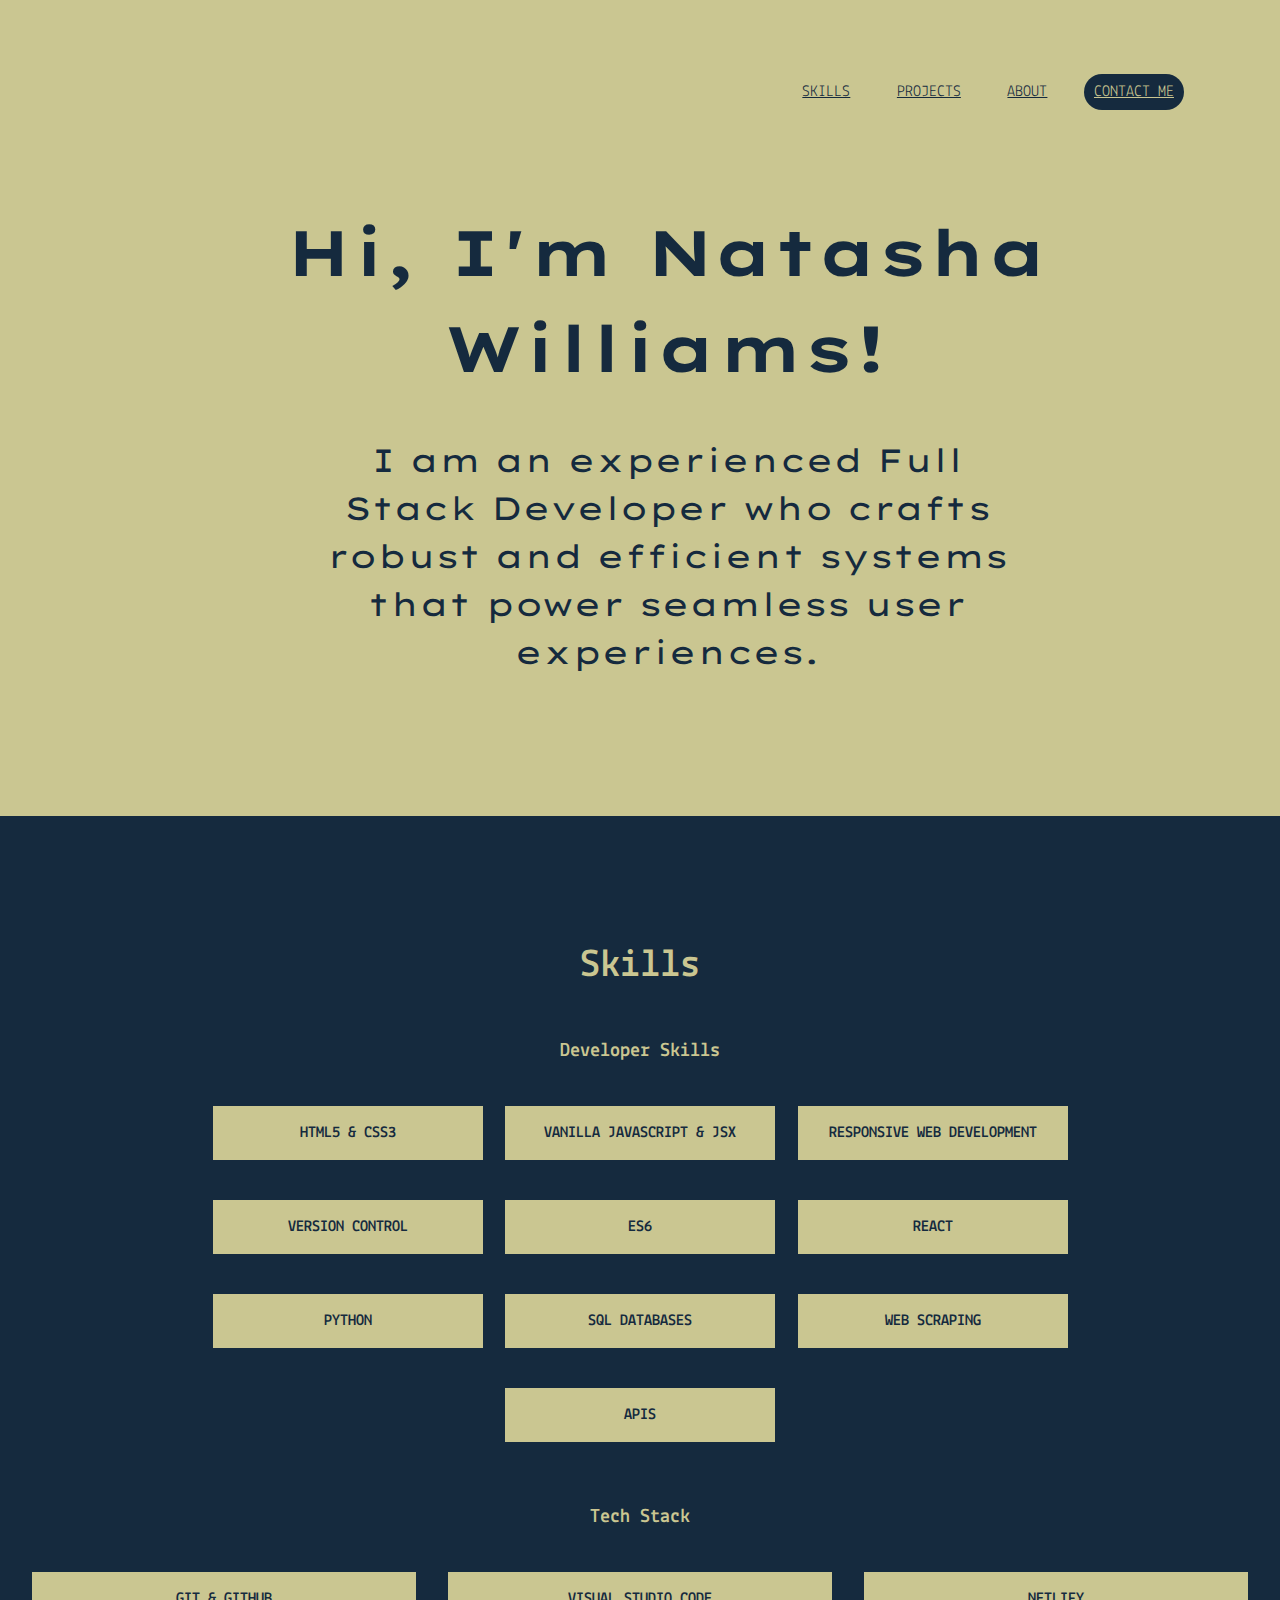
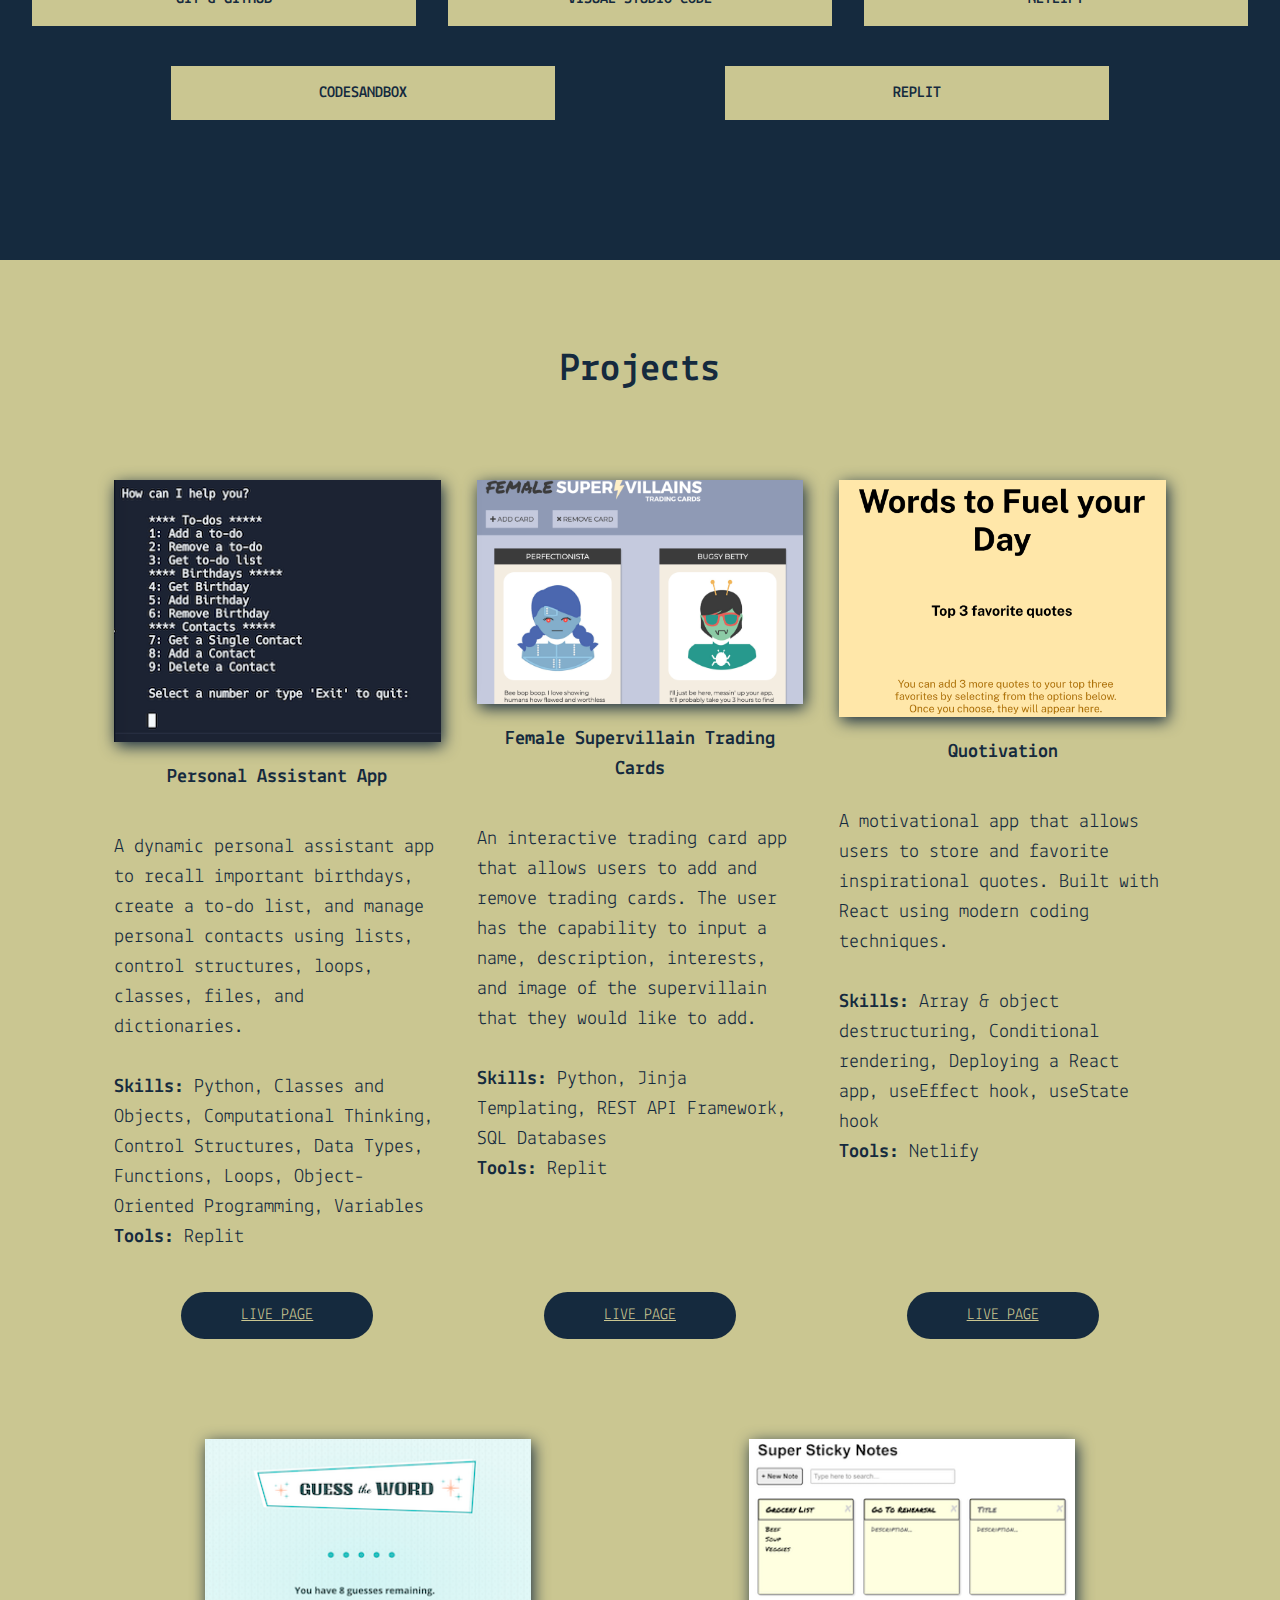
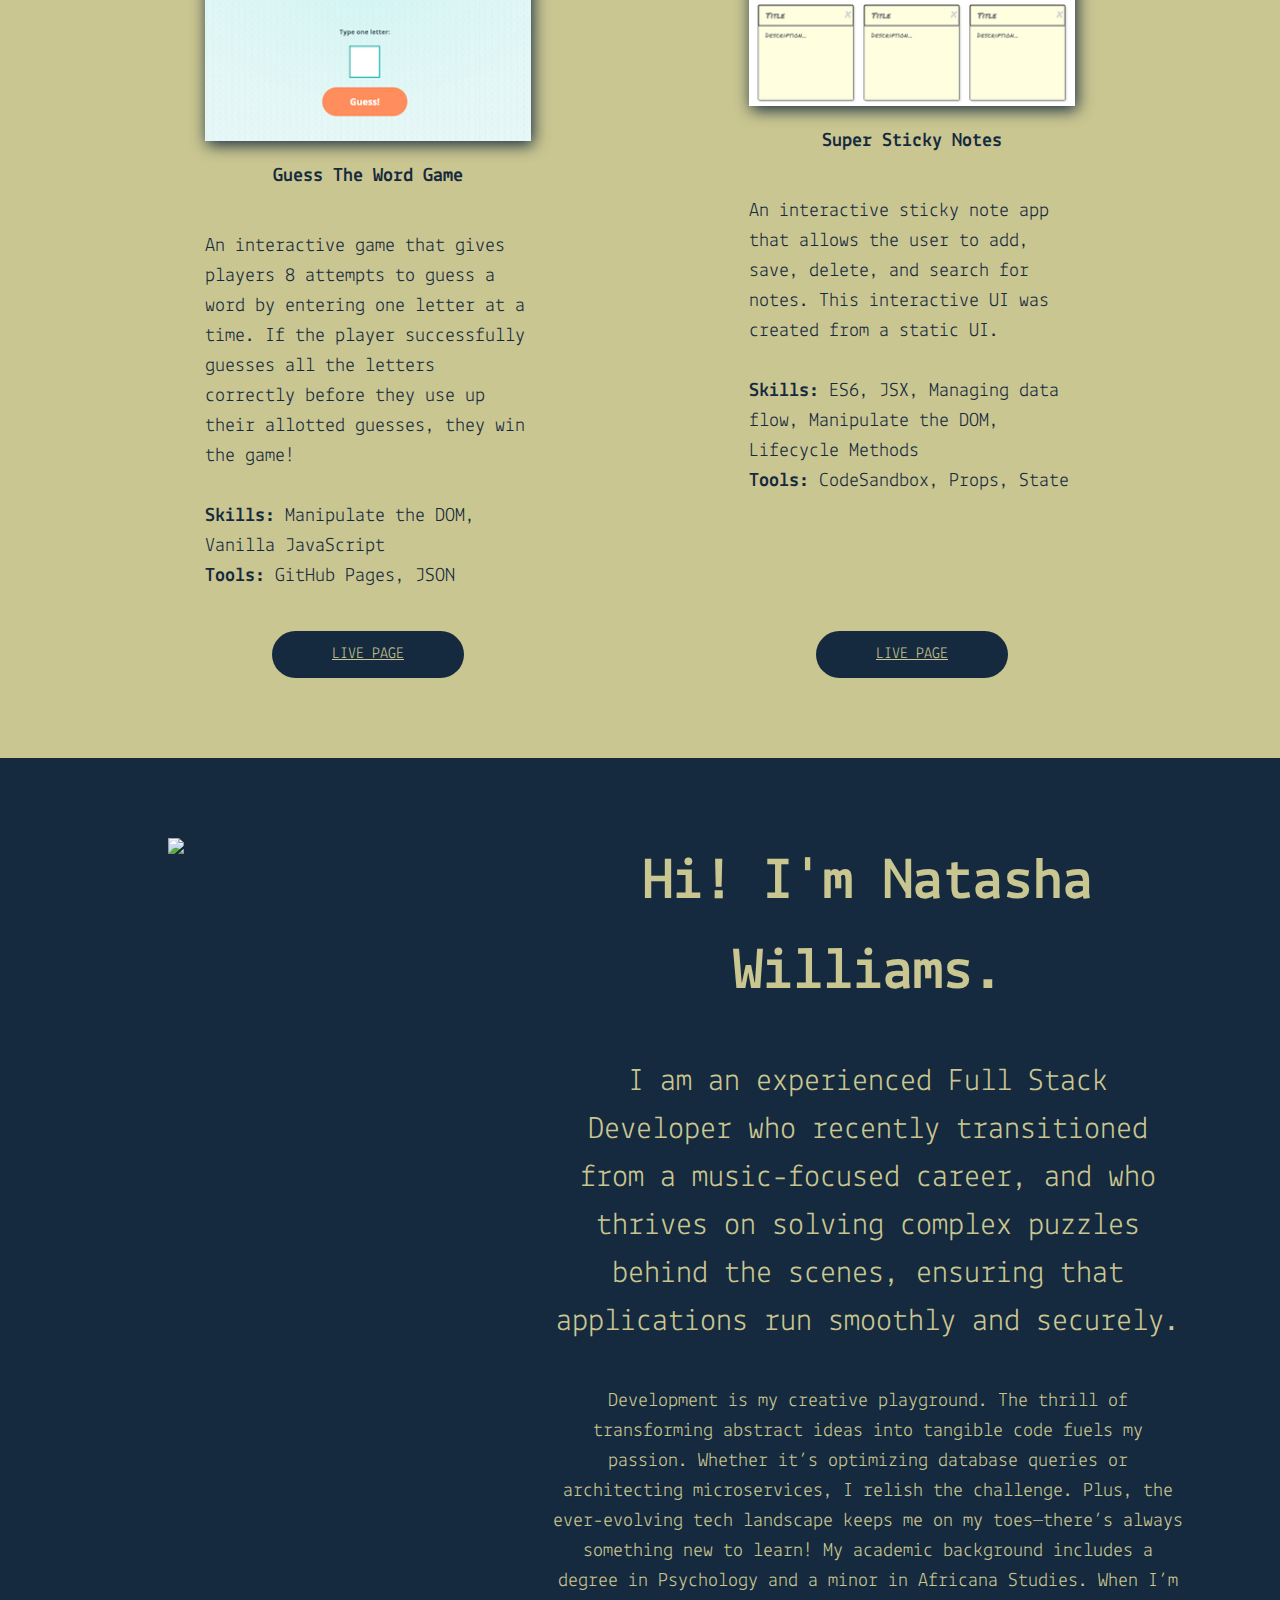
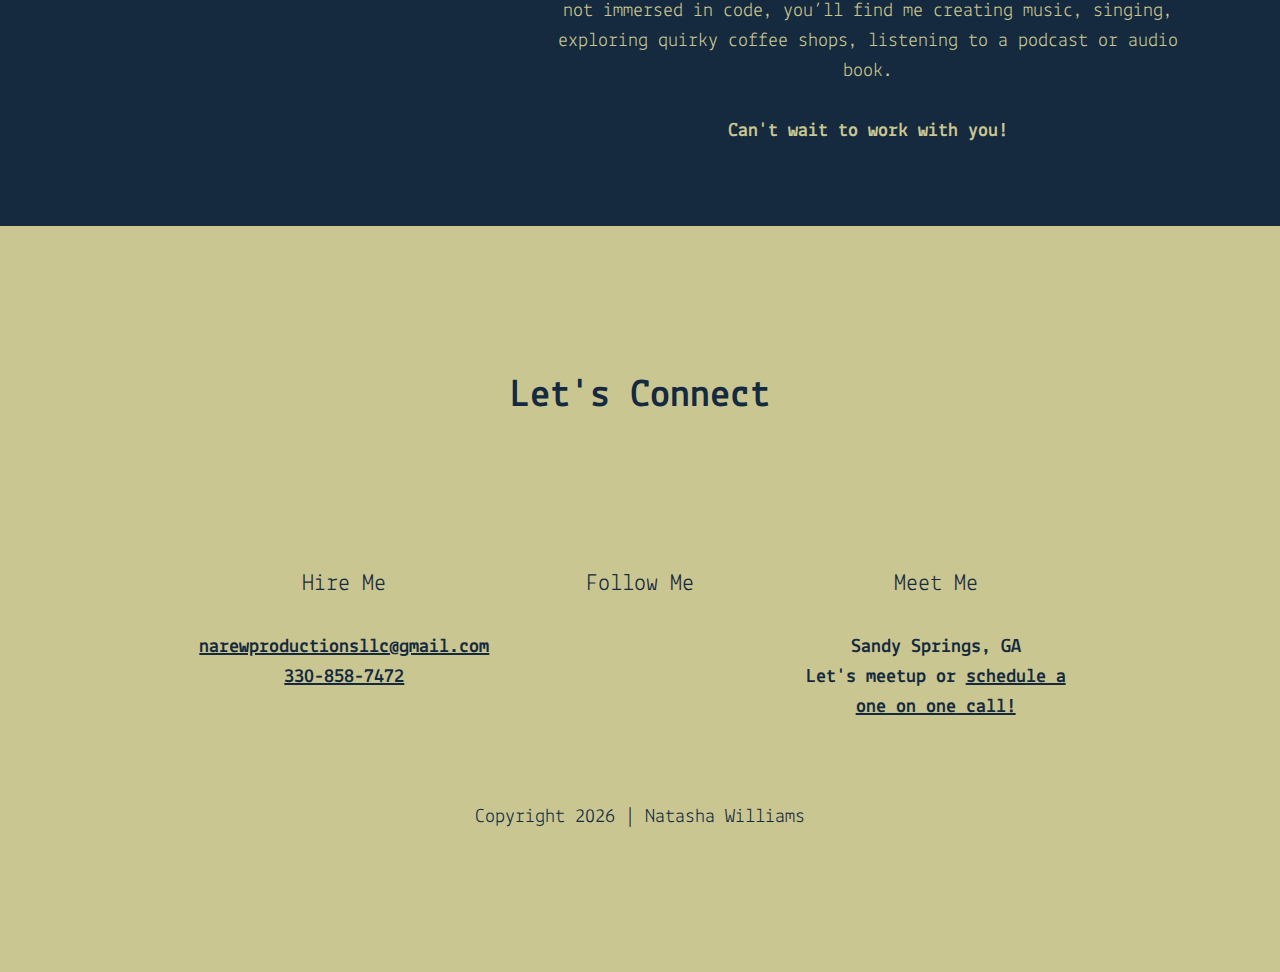
==== commit ff7ac0de: "Updated about section content." ====
--- a/index.html
+++ b/index.html
@@ -7,7 +7,7 @@
   <title>Natasha Williams | Full Stack Portfolio</title>
   <link rel="stylesheet" href="css/normailze.css">
   <link rel="stylesheet" href="css/main.css">
- 
+
   <meta name="description" content="">
 
   <meta property="og:title" content="">
@@ -199,7 +199,7 @@
               <a class="project-link" href="https://qdxdzt.csb.app/" target="_blank">Live Page</a>
             </div>
           </div>
-          </div>
+        </div>
       </section>
     </article>
 
@@ -212,14 +212,16 @@
           </figure>
           <div class="about-info">
             <h3>Hi! I'm Natasha Williams.</h3>
-            <h4>I am an experienced Full Stack Developer who thrives on solving complex puzzles behind the scenes,
+            <h4>I am an experienced Full Stack Developer who recently transitioned from a music-focused career, and who
+              thrives on solving complex puzzles behind the scenes,
               ensuring that applications run smoothly
               and securely.</h4>
             <p class="about-text">Development is my creative playground. The thrill of transforming abstract ideas into
               tangible code fuels
               my passion. Whether it’s optimizing database queries or architecting microservices, I relish the
               challenge. Plus, the ever-evolving tech landscape keeps me on my toes—there’s always something new to
-              learn! When I’m not immersed in code, you’ll find me creating music, singing, exploring quirky coffee
+              learn! My academic background includes a degree in Psychology and a minor in Africana Studies. When I’m
+              not immersed in code, you’ll find me creating music, singing, exploring quirky coffee
               shops, listening to a podcast or audio book.
             </p>
             <p>
--- a/css/main.css
+++ b/css/main.css
@@ -53,7 +53,7 @@
      font-family: 'Lekton', sans-serif;
      color: #152A3E;
      background-color: #CAC691;
-
+     margin: 0;
    }
 
    ul,
@@ -285,7 +285,8 @@
    }
 
    header h2 {
-     width: 100% font-weight lighter;
+     width: 100%;
+     font-weight: light;
    }
 
    /* -------------------- Mobile Styles - Homepage -------------------- */
@@ -673,7 +674,7 @@
      }
 
      #about figure {
-       width: 45%;
+       width: 35%;
      }
 
      .about-info h4 {
